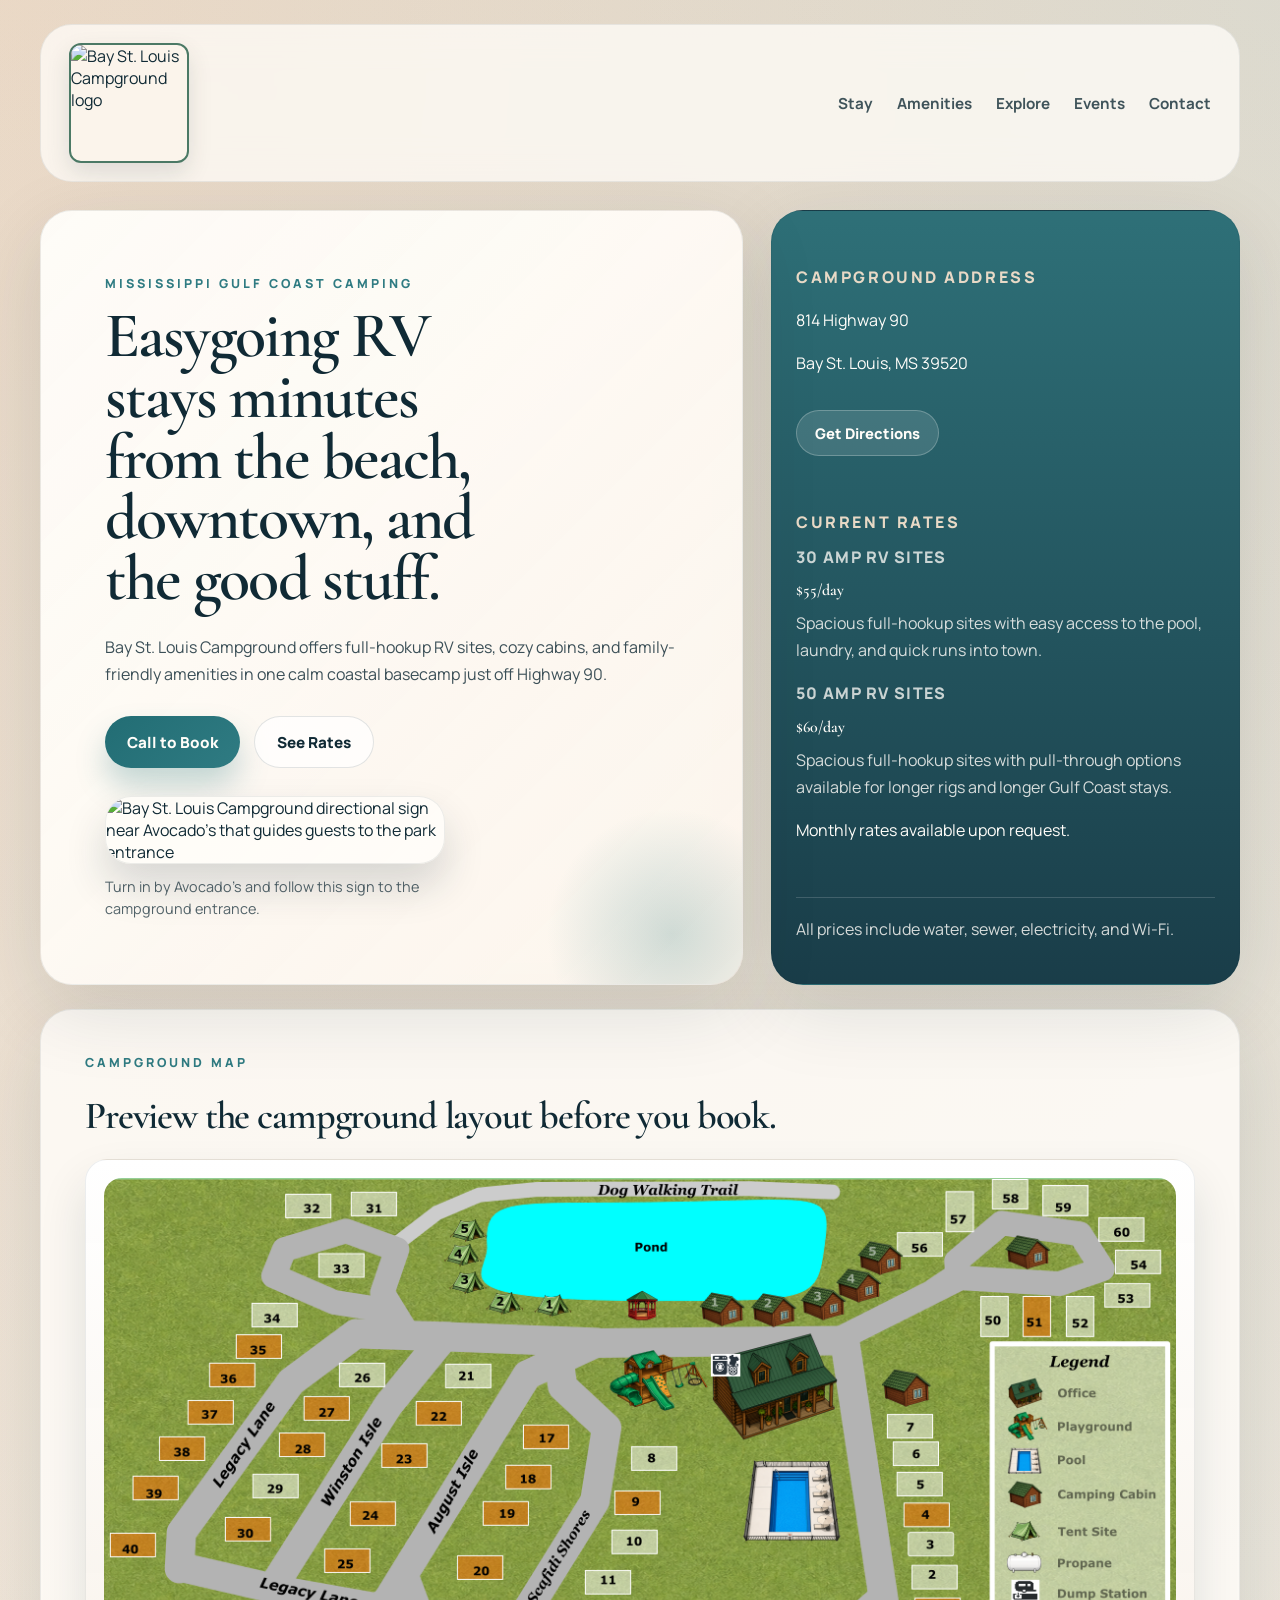
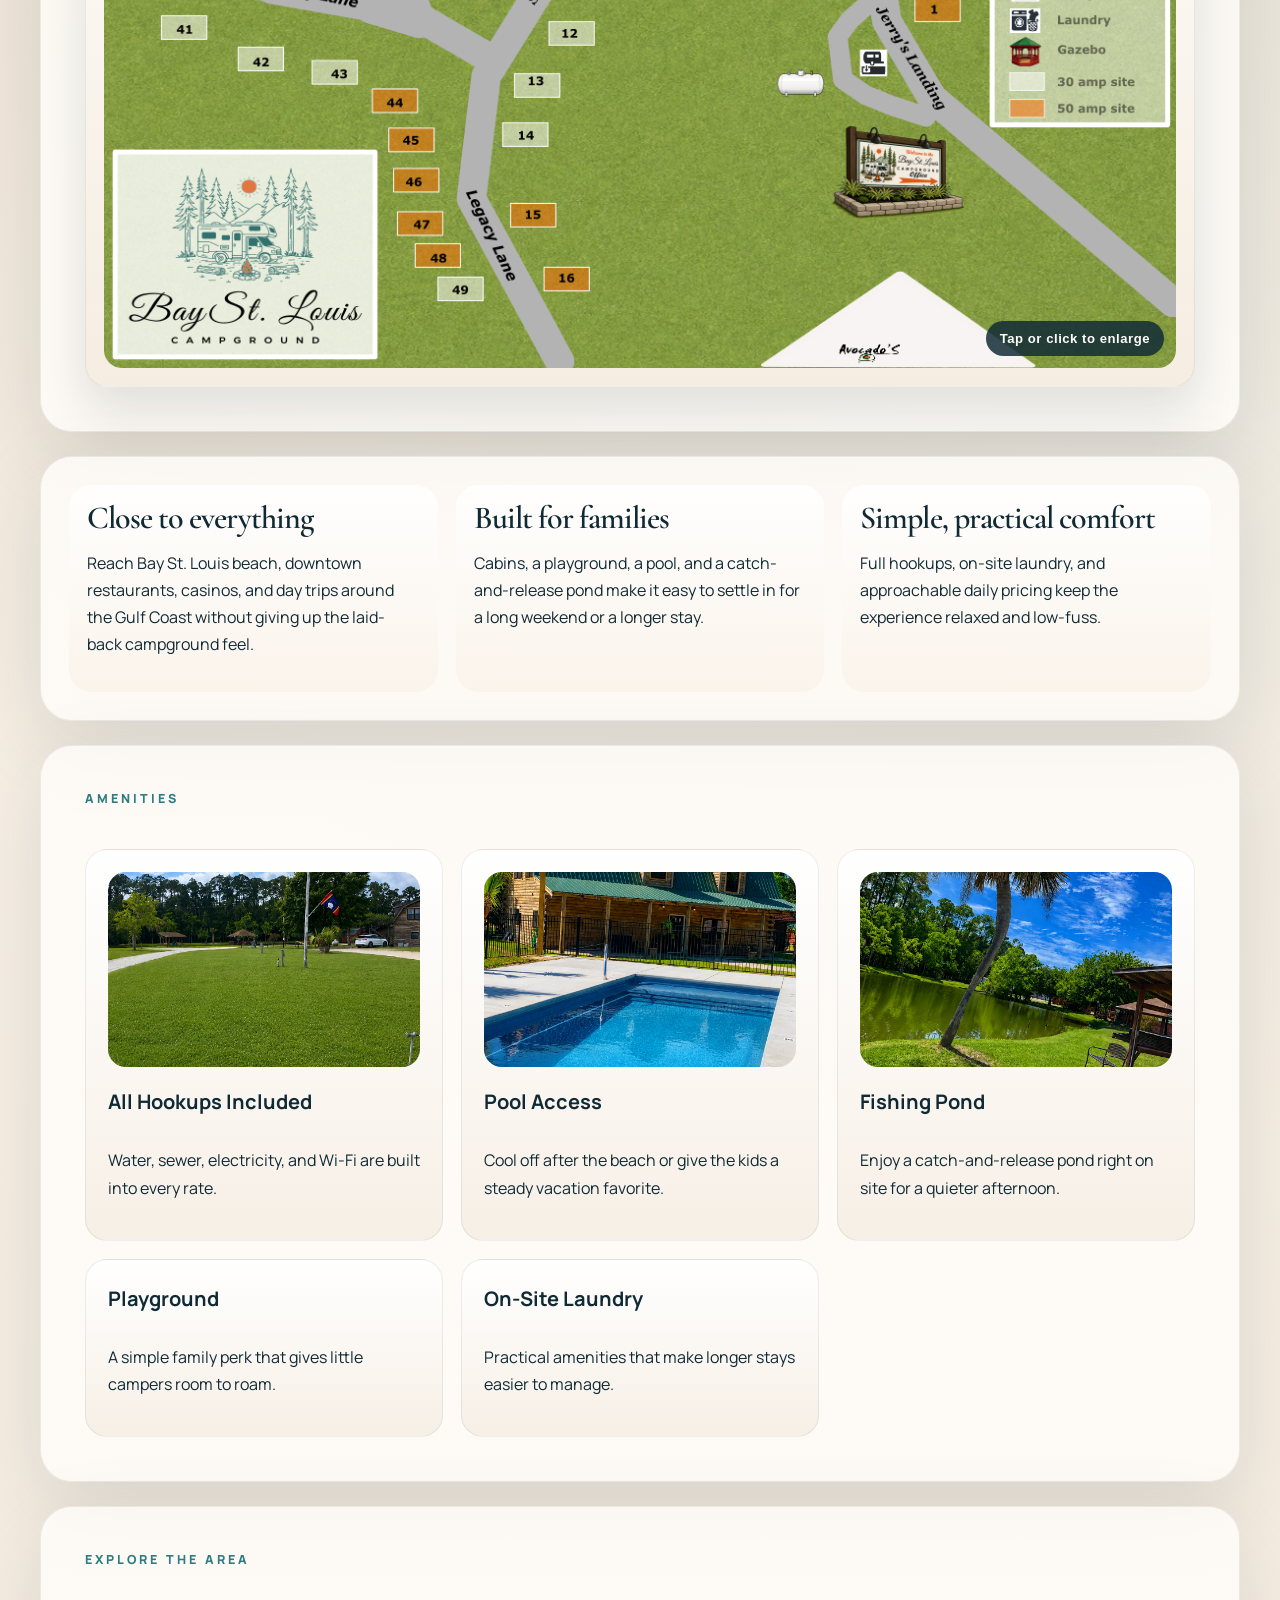
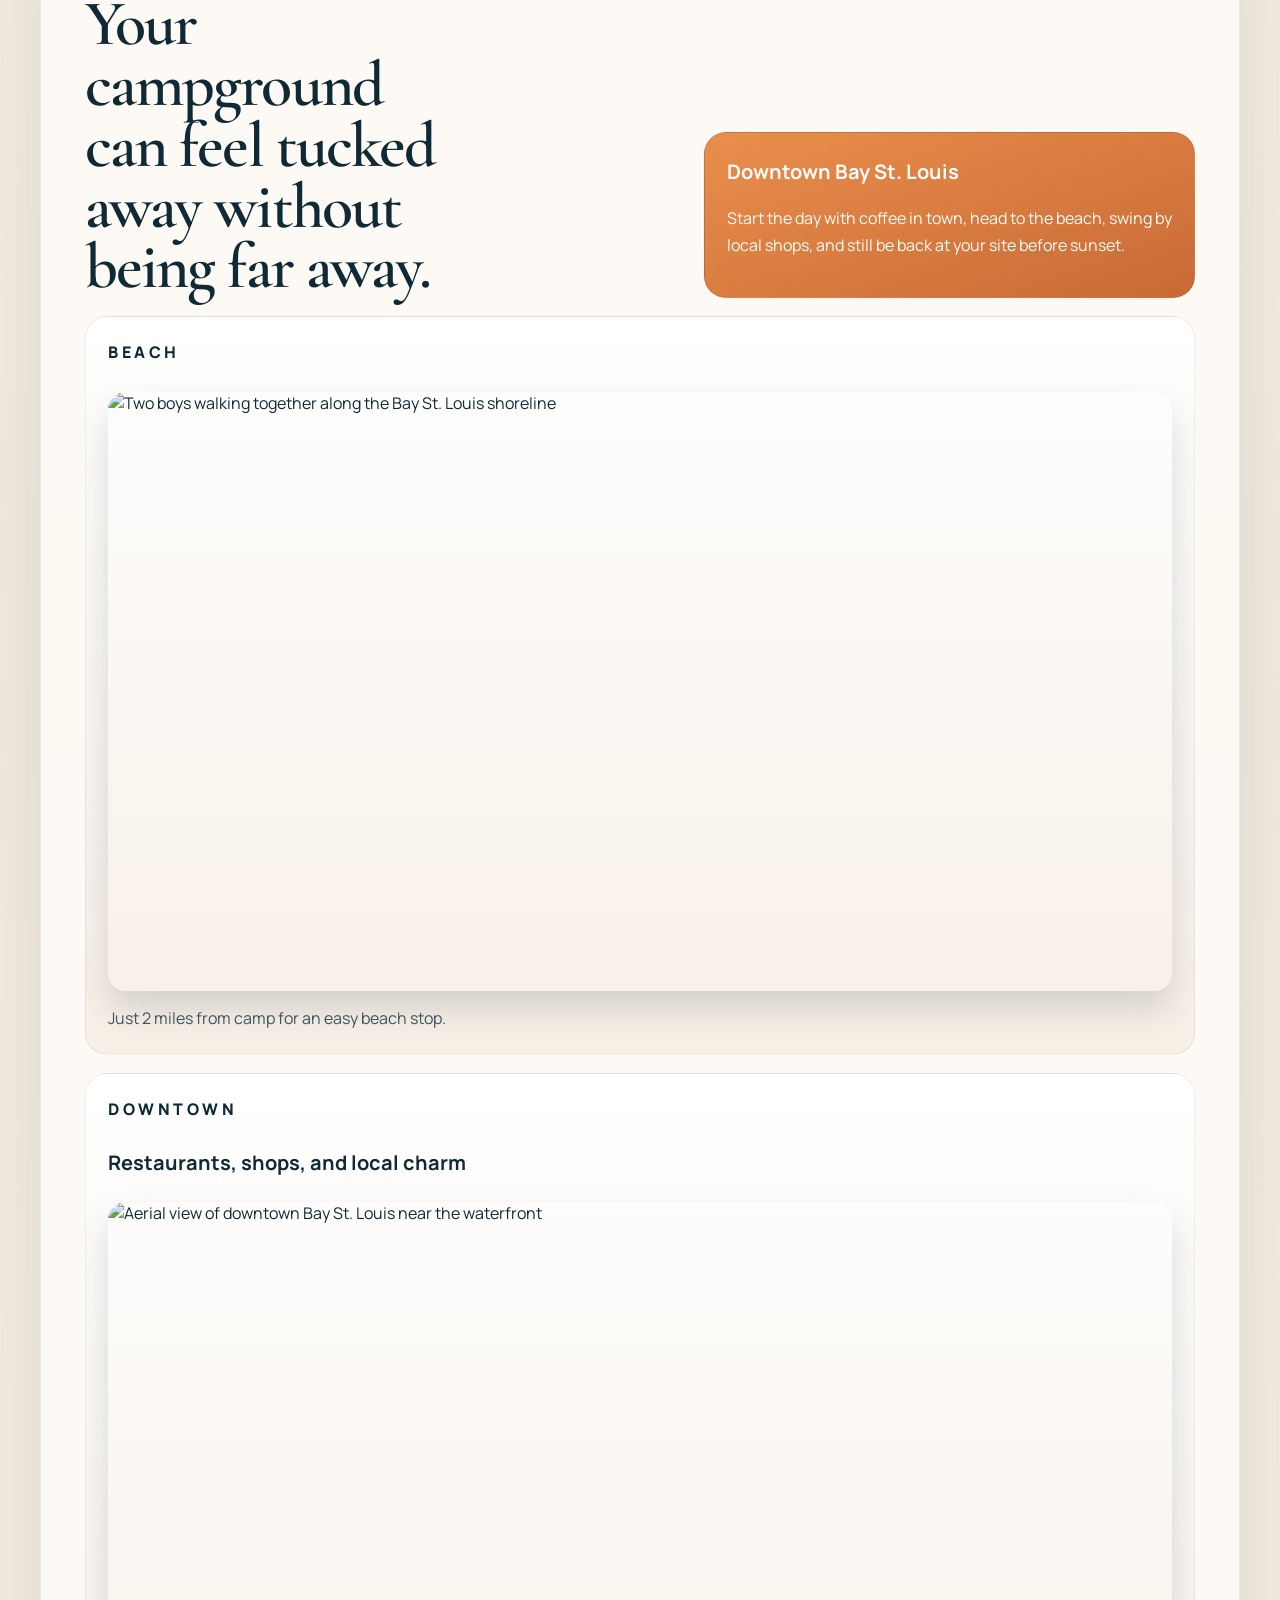
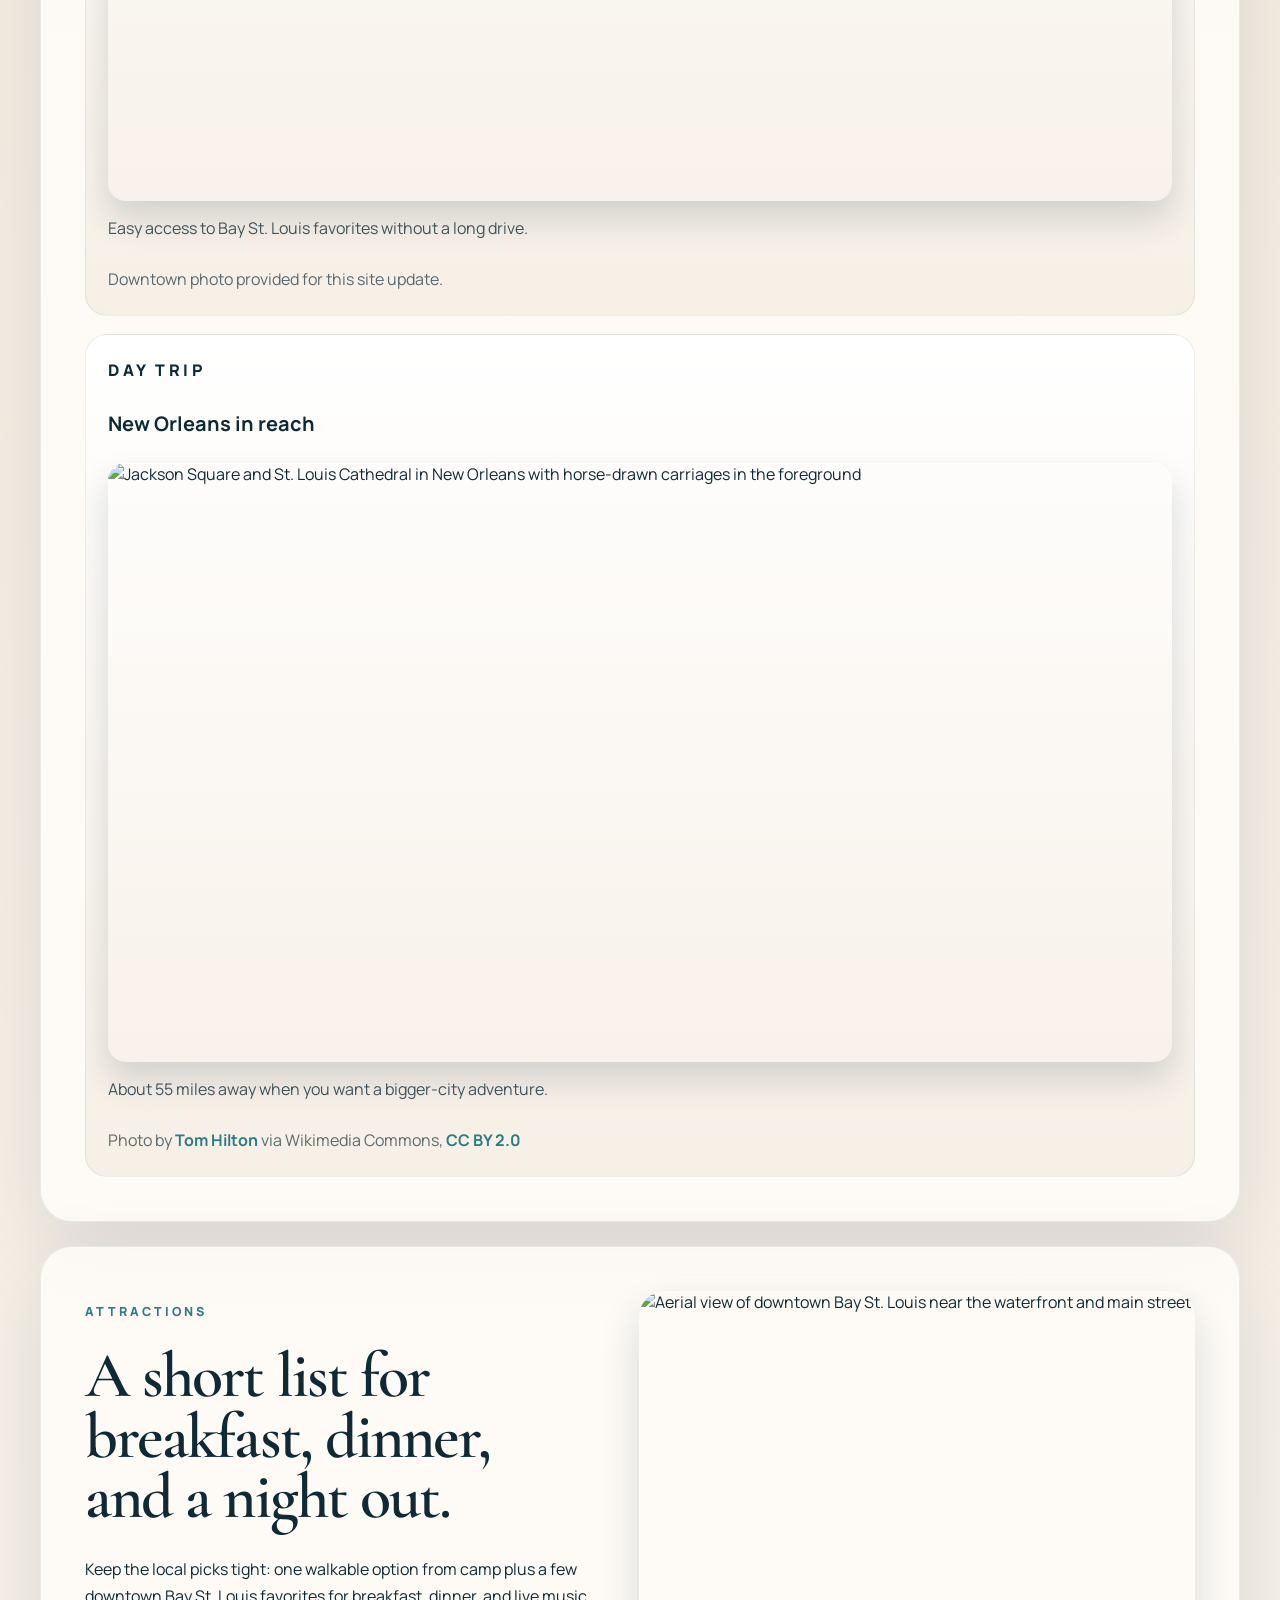
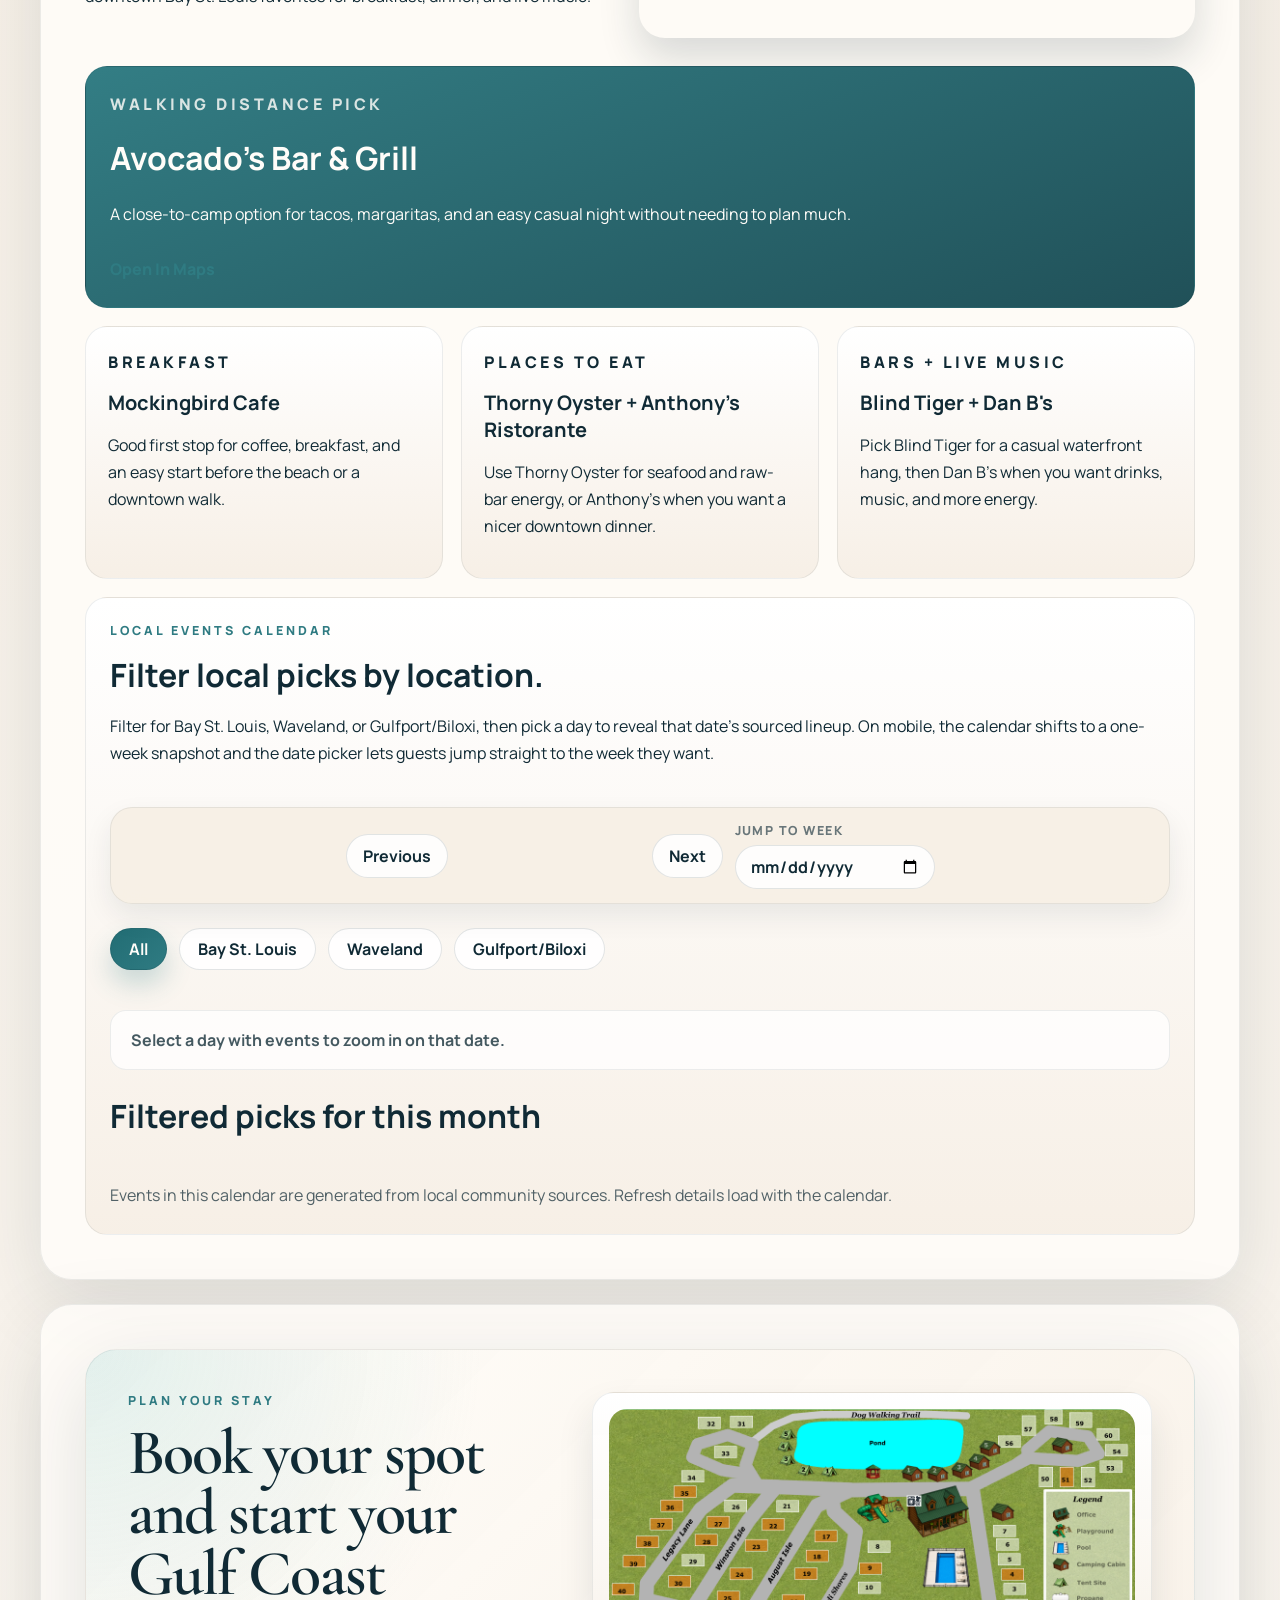
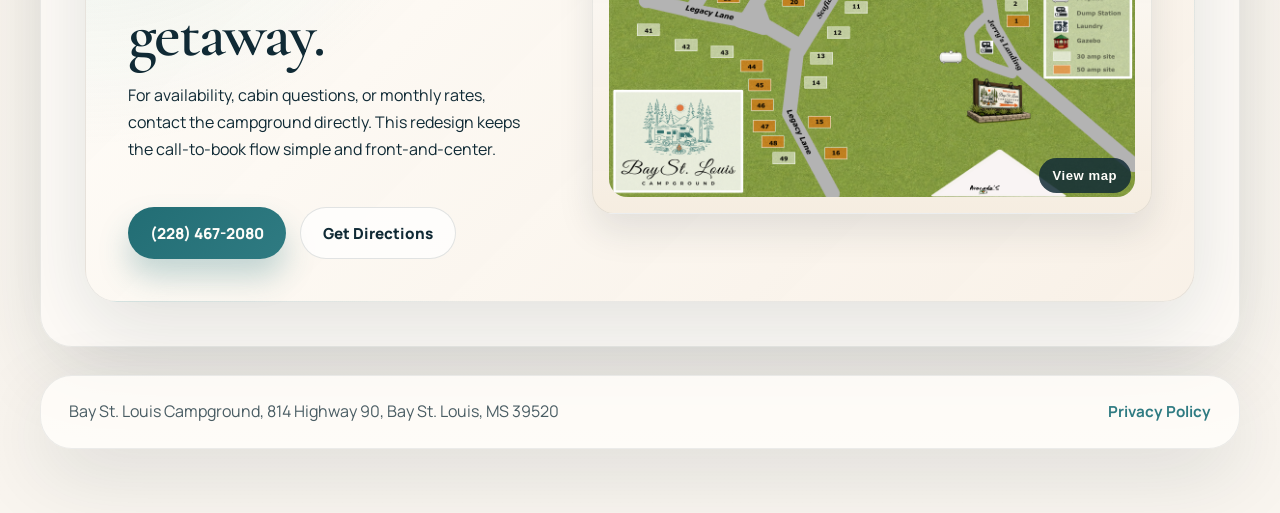
==== index.html @ ff0e30c4 "Refine campground contact layout and map preview" ====
<!DOCTYPE html>
<html lang="en">
  <head>
    <meta charset="UTF-8" />
    <meta name="viewport" content="width=device-width, initial-scale=1.0" />
    <title>Bay St. Louis Campground</title>
    <meta
      name="description"
      content="A redesigned landing page for Bay St. Louis Campground with rates, amenities, local highlights, and booking contact information."
    />
    <link rel="preconnect" href="https://fonts.googleapis.com" />
    <link rel="preconnect" href="https://fonts.gstatic.com" crossorigin />
    <link
      href="https://fonts.googleapis.com/css2?family=Cormorant+Garamond:wght@400;500;600;700&family=Manrope:wght@400;500;600;700;800&display=swap"
      rel="stylesheet"
    />
    <link rel="stylesheet" href="./styles.css?v=20260522b" />
  </head>
  <body>
    <div class="page-shell">
      <header class="site-header">
        <a class="brand" href="#top" aria-label="Bay St. Louis Campground home">
          <img
            class="brand__mark"
            src="./assets/bsl-campground-logo-circle-transparent.png"
            alt="Bay St. Louis Campground logo"
          />
        </a>

        <nav class="site-nav" aria-label="Primary navigation">
          <a href="#stay">Stay</a>
          <a href="#amenities">Amenities</a>
          <a href="#explore">Explore</a>
          <a href="#attractions">Events</a>
          <a href="#contact">Contact</a>
        </nav>
      </header>

      <main id="top">
        <section class="hero" id="stay">
          <div class="hero__content">
            <p class="eyebrow">Mississippi Gulf Coast Camping</p>
            <h1>Easygoing RV stays minutes from the beach, downtown, and the good stuff.</h1>
            <p class="hero__lede">
              Bay St. Louis Campground offers full-hookup RV sites,
              cozy cabins, and family-friendly amenities in one calm coastal
              basecamp just off Highway 90.
            </p>

            <div class="hero__actions">
              <a class="button button--primary" href="tel:12284672080">Call to Book</a>
              <a class="button button--secondary" href="#rates">See Rates</a>
            </div>

            <figure class="hero__sign">
              <img
                src="./assets/campground-entrance-sign.png"
                alt="Bay St. Louis Campground directional sign near Avocado's that guides guests to the park entrance"
              />
              <figcaption>Turn in by Avocado's and follow this sign to the campground entrance.</figcaption>
            </figure>
          </div>

          <aside class="hero-card" aria-label="Location and quick details">
            <img
              class="hero-card__logo"
              src="./assets/bsl-campground-logo-exact.jpg"
              alt=""
            />
            <div class="hero-card__body">
              <p class="hero-card__label">Campground Address</p>
              <p>814 Highway 90</p>
              <p>Bay St. Louis, MS 39520</p>
              <a
                class="hero-card__directions"
                href="https://www.google.com/maps/search/?api=1&query=Bay+St.+Louis+Campground+814+Highway+90+Bay+St.+Louis+MS+39520"
                target="_blank"
                rel="noopener noreferrer"
              >Get Directions</a>
            </div>
            <div class="hero-card__body" id="rates">
              <p class="hero-card__label">Current Rates</p>
              <div class="hero-card__rates">
                <div class="hero-card__rate">
                  <p class="hero-card__rate-name">30 amp RV sites</p>
                  <p class="hero-card__rate-price">$55/day</p>
                  <p class="hero-card__rate-note">Spacious full-hookup sites with easy access to the pool, laundry, and quick runs into town.</p>
                </div>
                <div class="hero-card__rate">
                  <p class="hero-card__rate-name">50 amp RV sites</p>
                  <p class="hero-card__rate-price">$60/day</p>
                  <p class="hero-card__rate-note">Spacious full-hookup sites with pull-through options available for longer rigs and longer Gulf Coast stays.</p>
                </div>
              </div>
              <p>Monthly rates available upon request.</p>
            </div>
            <p class="hero-card__fineprint">
              All prices include water, sewer, electricity, and Wi-Fi.
            </p>
          </aside>
        </section>

        <section class="section site-map" aria-labelledby="site-map-title">
          <div class="site-map__intro">
            <div class="section__intro site-map__copy">
              <p class="eyebrow">Campground Map</p>
              <h2 id="site-map-title">Preview the campground layout before you book.</h2>

            </div>
          </div>

          <button
            class="site-map__preview"
            type="button"
            data-map-open
            aria-label="Open the Bay St. Louis Campground site map in a full-screen viewer"
          >
            <img
              src="./assets/campground-site-map.png"
              alt="Site map of Bay St. Louis Campground showing numbered sites and campground roads"
              loading="lazy"
            />
            <span class="site-map__preview-badge">Tap or click to enlarge</span>
          </button>
        </section>

        <section class="value-strip" aria-label="Why guests stay here">
          <article>
            <h2>Close to everything</h2>
            <p>
              Reach Bay St. Louis beach, downtown restaurants, casinos, and day
              trips around the Gulf Coast without giving up the laid-back campground feel.
            </p>
          </article>
          <article>
            <h2>Built for families</h2>
            <p>
              Cabins, a playground, a pool, and a catch-and-release pond make it
              easy to settle in for a long weekend or a longer stay.
            </p>
          </article>
          <article>
            <h2>Simple, practical comfort</h2>
            <p>
              Full hookups, on-site laundry, and approachable daily pricing keep
              the experience relaxed and low-fuss.
            </p>
          </article>
        </section>

        <section class="section amenities" id="amenities">
          <div class="section__intro">
            <p class="eyebrow">Amenities</p>
          </div>

          <div class="amenities-grid">
            <article class="amenity amenity--with-image">
              <figure class="amenity__media">
                <img
                  src="./assets/campground-sites.png"
                  alt="Full-hookup RV sites at Bay St. Louis Campground"
                  loading="lazy"
                />
              </figure>
              <h3>All Hookups Included</h3>
              <p>Water, sewer, electricity, and Wi-Fi are built into every rate.</p>
            </article>
            <article class="amenity amenity--with-image">
              <figure class="amenity__media">
                <img
                  src="./assets/campground-pool.png"
                  alt="Campground pool area at Bay St. Louis Campground"
                  loading="lazy"
                />
              </figure>
              <h3>Pool Access</h3>
              <p>Cool off after the beach or give the kids a steady vacation favorite.</p>
            </article>
            <article class="amenity amenity--with-image">
              <figure class="amenity__media">
                <img
                  src="./assets/campground-fishing-pond.png"
                  alt="Fishing pond at Bay St. Louis Campground"
                  loading="lazy"
                />
              </figure>
              <h3>Fishing Pond</h3>
              <p>Enjoy a catch-and-release pond right on site for a quieter afternoon.</p>
            </article>
            <article class="amenity">
              <h3>Playground</h3>
              <p>A simple family perk that gives little campers room to roam.</p>
            </article>
            <article class="amenity">
              <h3>On-Site Laundry</h3>
              <p>Practical amenities that make longer stays easier to manage.</p>
            </article>
          </div>
        </section>

        <section class="section explore" id="explore">
          <div class="explore-head">
            <div class="section__intro explore__intro">
              <p class="eyebrow">Explore The Area</p>
              <h2>Your campground can feel tucked away without being far away.</h2>
            </div>

            <div class="explore-panel">
              <h3>Downtown Bay St. Louis</h3>
              <p>
                Start the day with coffee in town, head to the beach, swing by
                local shops, and still be back at your site before sunset.
              </p>
            </div>
          </div>

          <div class="explore-layout">
            <div class="explore-list" role="list" aria-label="Nearby highlights">
              <article role="listitem">
                <p class="explore-list__label">Beach</p>
                <figure class="explore-media">
                  <img
                    src="./assets/boys%20on%20the%20beach.jpg"
                    alt="Two boys walking together along the Bay St. Louis shoreline"
                  />
                </figure>
                <p class="explore-card__caption">Just 2 miles from camp for an easy beach stop.</p>
              </article>
              <article role="listitem">
                <p class="explore-list__label">Downtown</p>
                <h3>Restaurants, shops, and local charm</h3>
                <figure class="explore-media">
                  <img
                    src="./assets/bay-st-louis-downtown-replacement.jpg"
                    alt="Aerial view of downtown Bay St. Louis near the waterfront"
                  />
                </figure>
                <p class="explore-card__caption">Easy access to Bay St. Louis favorites without a long drive.</p>
                <p class="explore-media__credit">
                  Downtown photo provided for this site update.
                </p>
              </article>
              <article role="listitem">
                <p class="explore-list__label">Day Trip</p>
                <h3>New Orleans in reach</h3>
                <figure class="explore-media">
                  <img
                    src="./assets/jackson-square-wikimedia-cc-by-2.0.jpg"
                    alt="Jackson Square and St. Louis Cathedral in New Orleans with horse-drawn carriages in the foreground"
                  />
                </figure>
                <p class="explore-card__caption">About 55 miles away when you want a bigger-city adventure.</p>
                <p class="explore-media__credit">
                  Photo by
                  <a
                    href="https://commons.wikimedia.org/wiki/File:Jackson_Square_New_Orleans_August_2022_with_carriages.jpg"
                    target="_blank"
                    rel="noopener noreferrer"
                  >Tom Hilton</a>
                  via Wikimedia Commons,
                  <a
                    href="https://creativecommons.org/licenses/by/2.0/deed.en"
                    target="_blank"
                    rel="noopener noreferrer"
                  >CC BY 2.0</a>
                </p>
              </article>
            </div>
          </div>
        </section>

        <section class="section attractions" id="attractions">
          <div class="section__intro attractions__intro">
            <div class="attractions__intro-copy">
              <p class="eyebrow">Attractions</p>
              <h2>A short list for breakfast, dinner, and a night out.</h2>
              <p class="section__copy">
                Keep the local picks tight: one walkable option from camp plus a few
                downtown Bay St. Louis favorites for breakfast, dinner, and live music.
              </p>
            </div>

            <figure class="attractions__intro-media">
              <img
                src="./assets/bay-st-louis-attractions-header.jpg"
                alt="Aerial view of downtown Bay St. Louis near the waterfront and main street"
                loading="lazy"
              />
            </figure>
          </div>

          <div class="attractions-hero">
            <article class="attraction-feature attraction-feature--walking">
              <p class="stay-card__tag">Walking Distance Pick</p>
              <h3>Avocado's Bar &amp; Grill</h3>
              <p>
                A close-to-camp option for tacos, margaritas, and an easy casual night
                without needing to plan much.
              </p>
              <a
                class="attraction-link"
                href="https://www.google.com/maps/place/Avocado%E2%80%99s+Bar+%26+Grill/@30.314825,-89.351807,17z/data=!3m1!4b1!4m6!3m5!1s0x889dd10d23bf1ebf:0x87149ee3aa7e4f32!8m2!3d30.314825!4d-89.351807!16s%2Fg%2F11hbkbqfxx?entry=ttu&g_ep=EgoyMDI2MDQwNy4wIKXMDSoASAFQAw%3D%3D"
                target="_blank"
                rel="noopener noreferrer"
              >Open In Maps</a>
            </article>
          </div>

          <div class="restaurant-grid" role="list" aria-label="Nearby downtown restaurants and bars">
            <article class="restaurant-card" role="listitem">
              <p class="explore-list__label">Breakfast</p>
              <h3>Mockingbird Cafe</h3>
              <p>Good first stop for coffee, breakfast, and an easy start before the beach or a downtown walk.</p>
            </article>

            <article class="restaurant-card" role="listitem">
              <p class="explore-list__label">Places To Eat</p>
              <h3>Thorny Oyster + Anthony's Ristorante</h3>
              <p>Use Thorny Oyster for seafood and raw-bar energy, or Anthony's when you want a nicer downtown dinner.</p>
            </article>

            <article class="restaurant-card" role="listitem">
              <p class="explore-list__label">Bars + Live Music</p>
              <h3>Blind Tiger + Dan B's</h3>
              <p>Pick Blind Tiger for a casual waterfront hang, then Dan B's when you want drinks, music, and more energy.</p>
            </article>
          </div>

          <div class="calendar-shell">
            <div class="calendar-shell__header">
              <div>
                <p class="eyebrow">Local Events Calendar</p>
                <h3>Filter local picks by location.</h3>
                <p class="calendar-shell__copy">
                  Filter for Bay St. Louis, Waveland, or Gulfport/Biloxi, then pick
                  a day to reveal that date's sourced lineup. On mobile, the calendar
                  shifts to a one-week snapshot and the date picker lets guests jump
                  straight to the week they want.
                </p>
              </div>
            </div>

            <div class="calendar-controls" aria-label="Calendar month controls">
              <button class="calendar-nav" type="button" data-calendar-nav="prev">Previous</button>
              <p class="calendar-month-label" id="calendar-month-label" aria-live="polite"></p>
              <button class="calendar-nav" type="button" data-calendar-nav="next">Next</button>
              <div class="calendar-jump">
                <label class="calendar-jump__label" for="calendar-week-picker">Jump to week</label>
                <input class="calendar-date-picker" type="date" id="calendar-week-picker" />
              </div>
            </div>

            <div class="calendar-filters" role="group" aria-label="Filter attractions by location">
              <button class="calendar-filter is-active" type="button" data-location-filter="All" aria-pressed="true">All</button>
              <button class="calendar-filter" type="button" data-location-filter="Bay St. Louis" aria-pressed="false">Bay St. Louis</button>
              <button class="calendar-filter" type="button" data-location-filter="Waveland" aria-pressed="false">Waveland</button>
              <button class="calendar-filter" type="button" data-location-filter="Gulfport/Biloxi" aria-pressed="false">Gulfport/Biloxi</button>
            </div>

            <div class="calendar-grid-wrap">
              <div class="calendar-grid" id="calendar-grid" aria-label="Local attractions calendar"></div>
            </div>

            <div class="calendar-agenda" id="calendar-agenda" aria-label="Local attractions agenda"></div>

            <div class="calendar-results" id="calendar-results" hidden>
              <div class="calendar-zoom-bar" aria-live="polite">
                <p class="calendar-zoom-bar__copy" id="calendar-zoom-copy">
                  Select a day with events to zoom in on that date.
                </p>
                <button class="calendar-clear" type="button" id="calendar-clear-day" hidden>Show Full Month</button>
              </div>

              <div class="calendar-feed__header" id="calendar-feed-header">
                <h3 id="calendar-feed-title">Filtered picks for this month</h3>
              </div>

              <div class="calendar-feed" id="calendar-feed"></div>

              <p class="calendar-note" id="calendar-note" aria-live="polite">
                Events in this calendar are generated from local community sources.
                <span id="calendar-refresh-note">Refresh details load with the calendar.</span>
              </p>
            </div>
          </div>
        </section>

        <section class="section contact" id="contact">
          <div class="contact-panel">
            <div class="contact-panel__content">
              <p class="eyebrow">Plan Your Stay</p>
              <h2>Book your spot and start your Gulf Coast getaway.</h2>
              <p class="contact-panel__text">
                For availability, cabin questions, or monthly rates, contact the
                campground directly. This redesign keeps the call-to-book flow
                simple and front-and-center.
              </p>

              <div class="contact-actions">
                <a class="button button--primary" href="tel:12284672080">(228) 467-2080</a>
                <a
                  class="button button--ghost"
                  href="https://www.google.com/maps/place/Bay+St+Louis+Campground/@30.3139992,-89.3537519,973m/data=!3m1!1e3!4m15!1m8!3m7!1s0x889c2da34d292a5f:0x4c82cb242f19c4a0!2s814+US-90,+Bay+St+Louis,+MS+39520!3b1!8m2!3d30.3141997!4d-89.3508532!16s%2Fg%2F11b8v4gvhv!3m5!1s0x889c2da330913efd:0xfc19d4c4cbeead78!8m2!3d30.3137503!4d-89.3518966!16s%2Fg%2F1tf5fjk_?entry=ttu&g_ep=EgoyMDI2MDQwOC4wIKXMDSoASAFQAw%3D%3D"
                  target="_blank"
                  rel="noopener noreferrer"
                >Get Directions</a>
              </div>
            </div>

            <div class="contact-panel__aside">
              <button
                class="site-map__preview site-map__preview--contact"
                type="button"
                data-map-open
                aria-label="Open the Bay St. Louis Campground site map while booking"
              >
                <img
                  src="./assets/campground-site-map.png"
                  alt="Site map of Bay St. Louis Campground showing numbered sites and campground roads"
                  loading="lazy"
                />
                <span class="site-map__preview-badge">View map</span>
              </button>
            </div>
          </div>
        </section>

        <footer class="site-footer" aria-label="Site footer">
          <p class="site-footer__copy">Bay St. Louis Campground, 814 Highway 90, Bay St. Louis, MS 39520</p>
          <div class="site-footer__links">
            <a href="/privacy-policy/">Privacy Policy</a>
          </div>
        </footer>
      </main>
    </div>

    <nav class="mobile-quick-nav" aria-label="Quick mobile navigation">
      <a href="#stay">Stay</a>
      <a href="#amenities">Amenities</a>
      <a href="#explore">Explore</a>
      <a href="#attractions">Events</a>
      <a href="#contact">Contact</a>
    </nav>

    <div class="lightbox" id="site-map-lightbox" hidden aria-hidden="true">
      <button class="lightbox__backdrop" type="button" data-map-close aria-label="Close map viewer"></button>

      <div class="lightbox__dialog" role="dialog" aria-modal="true" aria-labelledby="site-map-lightbox-title">
        <div class="lightbox__toolbar">
          <p class="lightbox__eyebrow" id="site-map-lightbox-title">Campground Site Map</p>

          <div class="lightbox__actions">
            <a
              class="button button--ghost lightbox__button"
              href="./assets/campground-site-map.png"
              download="bay-st-louis-campground-site-map.png"
            >Download Map</a>
            <button class="button button--secondary lightbox__button" type="button" data-map-close>Close</button>
          </div>
        </div>

        <div class="lightbox__content" data-map-viewport>
          <div class="lightbox__canvas" data-map-canvas>
            <img
              src="./assets/campground-site-map.png"
              alt="Site map of Bay St. Louis Campground showing numbered sites and campground roads"
              data-map-image
            />
          </div>
        </div>
      </div>
    </div>

    <script src="./attractions-feed.js"></script>
    <script src="./analytics.js" defer></script>
    <script src="./attractions.js" defer></script>
    <script src="./map-lightbox.js?v=20260522b" defer></script>
  </body>
</html>
---- styles.css ----
:root {
  --sand: #f7efe4;
  --sand-deep: #e8d9c6;
  --ink: #102a35;
  --coastal: #2f7b82;
  --coastal-soft: #8ec7c4;
  --pine: #4b7965;
  --sun: #e7853c;
  --bay-city: #2f7b82;
  --waveland-city: #4b7965;
  --gulf-city: #d96e2f;
  --white: #fffdf9;
  --shadow: 0 24px 80px rgba(16, 42, 53, 0.12);
  --radius-lg: 32px;
  --radius-md: 22px;
  --radius-sm: 16px;
}

*,
*::before,
*::after {
  box-sizing: border-box;
}

html {
  scroll-behavior: smooth;
  scroll-padding-top: 120px;
}

main[id],
.section[id] {
  scroll-margin-top: 120px;
}

body {
  margin: 0;
  min-height: 100vh;
  color: var(--ink);
  font-family: "Manrope", sans-serif;
  background:
    radial-gradient(circle at top left, rgba(231, 133, 60, 0.18), transparent 28%),
    radial-gradient(circle at top right, rgba(47, 123, 130, 0.16), transparent 32%),
    linear-gradient(180deg, #fcf5ed 0%, #f4ebdf 45%, #f9f5ef 100%);
}

body.lightbox-open {
  overflow: hidden;
}

img {
  display: block;
  max-width: 100%;
}

a {
  color: inherit;
  text-decoration: none;
}

.page-shell {
  width: min(1200px, calc(100% - 32px));
  margin: 0 auto;
  padding: 24px 0 64px;
}

.site-header {
  display: flex;
  align-items: center;
  justify-content: space-between;
  gap: 24px;
  padding: 18px 28px;
  background: rgba(255, 253, 249, 0.75);
  border: 1px solid rgba(16, 42, 53, 0.08);
  border-radius: var(--radius-lg);
  backdrop-filter: blur(18px);
  position: sticky;
  top: 20px;
  z-index: 10;
  overflow: hidden;
}

.brand {
  display: inline-flex;
  align-items: center;
  min-width: 0;
  max-width: 100%;
}

.brand__mark {
  width: clamp(104px, 10vw, 120px);
  aspect-ratio: 1;
  height: auto;
  flex: 0 0 auto;
  object-fit: cover;
  border-radius: 12px;
  border: 2px solid var(--pine);
  background: #fbf4eb;
  box-shadow: 0 10px 24px rgba(16, 42, 53, 0.12);
}

.site-nav {
  display: flex;
  gap: 24px;
  flex-wrap: wrap;
  justify-content: flex-end;
}

.site-nav a {
  font-size: 0.95rem;
  font-weight: 700;
  color: rgba(16, 42, 53, 0.8);
}

.hero {
  display: grid;
  grid-template-columns: minmax(0, 1.2fr) minmax(300px, 0.8fr);
  gap: 28px;
  margin-top: 28px;
  align-items: stretch;
}

.hero__content,
.hero-card,
.value-strip,
.section,
.contact-panel {
  border: 1px solid rgba(16, 42, 53, 0.08);
  box-shadow: var(--shadow);
}

.hero__content {
  position: relative;
  overflow: hidden;
  padding: clamp(32px, 5vw, 64px);
  border-radius: var(--radius-lg);
  background:
    linear-gradient(135deg, rgba(255, 253, 249, 0.98), rgba(255, 248, 240, 0.9)),
    linear-gradient(135deg, rgba(47, 123, 130, 0.12), rgba(231, 133, 60, 0.08));
}

.hero__content::after {
  content: "";
  position: absolute;
  right: -60px;
  bottom: -80px;
  width: 260px;
  height: 260px;
  border-radius: 50%;
  background: radial-gradient(circle, rgba(47, 123, 130, 0.22), transparent 68%);
}

.eyebrow {
  margin: 0 0 14px;
  color: var(--coastal);
  letter-spacing: 0.24em;
  text-transform: uppercase;
  font-size: 0.78rem;
  font-weight: 800;
}

.hero h1,
.section h2,
.value-strip h2,
.contact-panel h2 {
  margin: 0;
  font-family: "Cormorant Garamond", serif;
  font-weight: 600;
  line-height: 0.95;
  letter-spacing: -0.03em;
}

.hero h1 {
  max-width: 12ch;
}

.hero__lede,
.hero-card p,
.section__intro + *,
.contact-panel__text,
.stay-card p,
.amenity p,
.explore-panel p,
.explore-list p,
.value-strip p {
  font-size: 1rem;
  line-height: 1.7;
}

.hero__lede {
  max-width: 58ch;
  margin: 24px 0 0;
  color: rgba(16, 42, 53, 0.82);
}

.hero__actions,
.contact-actions {
  display: flex;
  gap: 14px;
  flex-wrap: wrap;
  margin-top: 28px;
}

.hero__sign {
  display: grid;
  gap: 12px;
  width: min(100%, 340px);
  margin: 28px 0 0;
}

.hero__sign img {
  width: 100%;
  border-radius: 26px;
  border: 1px solid rgba(16, 42, 53, 0.08);
  background: rgba(255, 253, 249, 0.88);
  box-shadow: 0 22px 42px rgba(16, 42, 53, 0.16);
}

.hero__sign figcaption {
  margin: 0;
  color: rgba(16, 42, 53, 0.72);
  font-size: 0.9rem;
  line-height: 1.5;
}

.button {
  display: inline-flex;
  align-items: center;
  justify-content: center;
  min-height: 52px;
  padding: 0 22px;
  border-radius: 999px;
  font-family: inherit;
  font-size: 0.95rem;
  font-weight: 800;
  line-height: 1;
  transition: transform 160ms ease, box-shadow 160ms ease, background 160ms ease;
}

.button:hover,
.button:focus-visible {
  transform: translateY(-2px);
}

.button--primary {
  color: var(--white);
  background: linear-gradient(135deg, #226d74, #2f7b82);
  box-shadow: 0 18px 30px rgba(47, 123, 130, 0.28);
}

.button--secondary,
.button--ghost {
  background: rgba(255, 255, 255, 0.7);
  border: 1px solid rgba(16, 42, 53, 0.12);
}

.hero__highlights {
  display: grid;
  grid-template-columns: repeat(3, minmax(0, 1fr));
  gap: 14px;
  margin: 32px 0 0;
  padding: 0;
  list-style: none;
}

.hero__highlights li {
  padding: 18px 18px 20px;
  border-radius: var(--radius-sm);
  background: rgba(255, 255, 255, 0.62);
  border: 1px solid rgba(16, 42, 53, 0.08);
  font-size: 0.95rem;
  font-weight: 600;
}

.hero__highlight {
  position: relative;
}

.hero__highlight--interactive {
  padding: 0;
  overflow: visible;
}

.hero__highlight--interactive a {
  display: flex;
  flex-direction: column;
  gap: 10px;
  min-height: 100%;
  padding: 18px 18px 20px;
  border-radius: inherit;
  transition: transform 160ms ease, box-shadow 160ms ease, background 160ms ease;
}

.hero__highlight--interactive a:hover,
.hero__highlight--interactive a:focus-visible {
  background: rgba(47, 123, 130, 0.1);
  box-shadow: 0 18px 34px rgba(47, 123, 130, 0.16);
  transform: translateY(-2px);
}

.hero__highlight--interactive a::after {
  content: attr(data-tooltip);
  position: absolute;
  left: 18px;
  bottom: calc(100% + 10px);
  width: max-content;
  max-width: 220px;
  padding: 8px 10px;
  border-radius: 12px;
  background: rgba(16, 42, 53, 0.94);
  color: var(--white);
  font-size: 0.78rem;
  font-weight: 700;
  line-height: 1.4;
  opacity: 0;
  pointer-events: none;
  transform: translateY(6px);
  transition: opacity 160ms ease, transform 160ms ease;
}

.hero__highlight--interactive a:hover::after,
.hero__highlight--interactive a:focus-visible::after {
  opacity: 1;
  transform: translateY(0);
}

.hero__highlight-action {
  color: var(--coastal);
  font-size: 0.82rem;
  font-weight: 800;
  letter-spacing: 0.08em;
  text-transform: uppercase;
}

.hero-card {
  display: flex;
  flex-direction: column;
  justify-content: space-between;
  padding: 24px;
  border-radius: var(--radius-lg);
  background:
    linear-gradient(180deg, rgba(42, 109, 118, 0.98), rgba(21, 57, 70, 0.98)),
    linear-gradient(135deg, rgba(255, 255, 255, 0.06), rgba(255, 255, 255, 0));
  color: var(--white);
}

.hero-card__logo {
  width: min(100%, 320px);
  align-self: center;
  border-radius: 24px;
}

.hero-card__body + .hero-card__body {
  margin-top: 24px;
}

.hero-card__label {
  margin-bottom: 8px;
  color: var(--sand-deep);
  letter-spacing: 0.16em;
  text-transform: uppercase;
  font-size: 0.75rem;
  font-weight: 800;
}

.hero-card__directions {
  display: inline-flex;
  align-items: center;
  justify-content: center;
  min-height: 46px;
  margin-top: 16px;
  padding: 0 18px;
  border: 1px solid rgba(255, 253, 249, 0.24);
  border-radius: 999px;
  background: rgba(255, 253, 249, 0.12);
  color: var(--white);
  font-size: 0.92rem;
  font-weight: 800;
  transition: transform 160ms ease, background 160ms ease, border-color 160ms ease;
}

.hero-card__directions:hover,
.hero-card__directions:focus-visible {
  transform: translateY(-2px);
  background: rgba(255, 253, 249, 0.18);
  border-color: rgba(255, 253, 249, 0.34);
}

.hero-card__rates {
  display: grid;
  gap: 16px;
  margin-bottom: 16px;
}

.hero-card__rate {
  display: grid;
  gap: 6px;
}

.hero-card__rate-name,
.hero-card__rate-price,
.hero-card__rate-note {
  margin: 0;
}

.hero-card__rate-name {
  color: rgba(255, 253, 249, 0.76);
  font-size: 0.9rem;
  font-weight: 800;
  letter-spacing: 0.08em;
  text-transform: uppercase;
}

.hero-card__rate-price {
  font-family: "Cormorant Garamond", serif;
  font-size: 2.2rem;
  font-weight: 600;
  line-height: 0.95;
}

.hero-card__rate-note {
  color: rgba(255, 253, 249, 0.82);
  line-height: 1.6;
}

.hero-card__fineprint {
  margin-top: 24px;
  padding-top: 18px;
  border-top: 1px solid rgba(255, 255, 255, 0.16);
  color: rgba(255, 253, 249, 0.82);
}

.value-strip {
  display: grid;
  grid-template-columns: repeat(3, minmax(0, 1fr));
  gap: 18px;
  margin-top: 24px;
  padding: 28px;
  border-radius: var(--radius-lg);
  background: rgba(255, 253, 249, 0.82);
}

.value-strip article {
  padding: 18px;
  border-radius: var(--radius-md);
  background: linear-gradient(180deg, rgba(255, 255, 255, 0.9), rgba(250, 243, 234, 0.9));
}

.value-strip h2 {
  font-size: 2rem;
  margin-bottom: 12px;
}

.section {
  margin-top: 24px;
  padding: clamp(28px, 5vw, 44px);
  border-radius: var(--radius-lg);
  background: rgba(255, 253, 249, 0.82);
}

.section__intro {
  display: grid;
  gap: 12px;
  margin-bottom: 28px;
}

.section__copy,
.calendar-shell__copy,
.calendar-note,
.attraction-feature p,
.restaurant-card p,
.calendar-feed-card p {
  font-size: 1rem;
  line-height: 1.7;
}

.hero h1,
.section h2,
.contact-panel h2 {
  font-size: clamp(2.6rem, 5vw, 4.2rem);
  max-width: 12ch;
}

.stay-grid,
.amenities-grid {
  display: grid;
  gap: 18px;
}

.stay-grid {
  grid-template-columns: repeat(auto-fit, minmax(220px, 1fr));
}

.stay-card {
  padding: 24px;
  border-radius: var(--radius-md);
  background: linear-gradient(180deg, rgba(245, 236, 224, 0.82), rgba(255, 255, 255, 0.9));
  border: 1px solid rgba(16, 42, 53, 0.08);
}

.stay-card--featured {
  color: var(--white);
  background:
    linear-gradient(160deg, rgba(47, 123, 130, 0.98), rgba(27, 68, 74, 0.98)),
    linear-gradient(135deg, rgba(255, 255, 255, 0.08), rgba(255, 255, 255, 0));
}

.stay-card__tag,
.explore-list__label {
  margin: 0 0 12px;
  font-size: 0.8rem;
  font-weight: 800;
  letter-spacing: 0.22em;
  text-transform: uppercase;
}

.stay-card__price {
  margin: 0 0 12px;
  font-family: "Cormorant Garamond", serif;
  font-size: 3rem;
  line-height: 1;
}

.stay-card__price span {
  font-family: "Manrope", sans-serif;
  font-size: 1rem;
  font-weight: 700;
}

.amenities-grid {
  grid-template-columns: repeat(3, minmax(0, 1fr));
}

.amenity,
.explore-panel,
.explore-list article {
  padding: 22px;
  border-radius: var(--radius-md);
  border: 1px solid rgba(16, 42, 53, 0.08);
  background: linear-gradient(180deg, rgba(255, 255, 255, 0.92), rgba(246, 238, 228, 0.92));
}

.amenity {
  display: flex;
  flex-direction: column;
}

.amenity__media {
  margin: 0 0 18px;
  aspect-ratio: 16 / 10;
  overflow: hidden;
  border-radius: calc(var(--radius-md) - 4px);
  background: rgba(255, 253, 249, 0.9);
  box-shadow: inset 0 0 0 1px rgba(16, 42, 53, 0.06);
}

.amenity__media img {
  width: 100%;
  height: 100%;
  object-fit: cover;
}

.amenity h3,
.stay-card h3,
.explore-panel h3,
.explore-list h3 {
  margin: 0 0 12px;
  font-size: 1.25rem;
}

.site-map {
  display: grid;
  gap: 22px;
}

.site-map__intro {
  display: grid;
  grid-template-columns: minmax(0, 1fr) auto;
  gap: 18px;
  align-items: center;
}

.site-map__copy {
  margin-bottom: 0;
  min-width: 0;
}

.site-map__copy h2 {
  max-width: none;
  font-size: clamp(1.9rem, 3vw, 2.7rem);
  line-height: 1.04;
}

.site-map__actions,
.lightbox__actions {
  display: flex;
  flex-wrap: wrap;
  gap: 12px;
}

.site-map__actions {
  justify-content: flex-start;
}

.site-map__preview {
  position: relative;
  width: 100%;
  padding: 18px;
  border: 1px solid rgba(16, 42, 53, 0.08);
  border-radius: var(--radius-md);
  background: linear-gradient(180deg, rgba(255, 255, 255, 0.96), rgba(245, 236, 224, 0.94));
  box-shadow: 0 24px 48px rgba(16, 42, 53, 0.12);
  cursor: zoom-in;
  overflow: hidden;
}

.site-map__preview img {
  width: 100%;
  height: auto;
  border-radius: calc(var(--radius-md) - 4px);
  background: rgba(255, 255, 255, 0.9);
}

.site-map__preview-badge {
  position: absolute;
  right: 30px;
  bottom: 30px;
  padding: 10px 14px;
  border-radius: 999px;
  background: rgba(16, 42, 53, 0.84);
  color: var(--white);
  font-size: 0.82rem;
  font-weight: 800;
  letter-spacing: 0.04em;
}

.site-map__preview--contact {
  padding: 12px;
  min-width: min(100%, 360px);
  box-shadow: 0 18px 36px rgba(16, 42, 53, 0.1);
}

.site-map__preview--contact .site-map__preview-badge {
  right: 20px;
  bottom: 20px;
}

.lightbox[hidden] {
  display: none;
}

.lightbox {
  position: fixed;
  inset: 0;
  z-index: 30;
  display: grid;
  place-items: center;
  padding: 24px;
}

.lightbox__backdrop {
  position: absolute;
  inset: 0;
  border: 0;
  background: rgba(16, 42, 53, 0.78);
  backdrop-filter: blur(8px);
  cursor: pointer;
}

.lightbox__dialog {
  position: relative;
  z-index: 1;
  width: min(96vw, 1520px);
  height: min(calc(100dvh - 24px), 1080px);
  max-height: calc(100dvh - 24px);
  display: grid;
  grid-template-rows: auto minmax(0, 1fr);
  gap: 12px;
  padding: 14px;
  border: 1px solid rgba(16, 42, 53, 0.08);
  border-radius: var(--radius-lg);
  background: rgba(255, 253, 249, 0.98);
  box-shadow: 0 32px 80px rgba(16, 42, 53, 0.28);
}

.lightbox__toolbar {
  display: flex;
  align-items: center;
  justify-content: space-between;
  gap: 18px;
  flex-wrap: wrap;
}

.lightbox__eyebrow {
  margin: 0;
  color: var(--coastal);
  letter-spacing: 0.22em;
  text-transform: uppercase;
  font-size: 0.78rem;
  font-weight: 800;
}

.lightbox__button {
  min-height: 46px;
}

.lightbox__content {
  position: relative;
  height: 100%;
  overflow: hidden;
  min-height: 0;
  padding: 0;
  border-radius: var(--radius-md);
  background: linear-gradient(180deg, rgba(255, 255, 255, 0.98), rgba(243, 234, 224, 0.92));
  -webkit-overflow-scrolling: touch;
}

.lightbox__canvas {
  position: absolute;
  top: 0;
  left: 0;
  transform-origin: top left;
  will-change: transform;
}

.lightbox__content img {
  display: block;
  width: 100%;
  height: 100%;
  border-radius: calc(var(--radius-md) - 4px);
  background: rgba(255, 255, 255, 0.92);
  pointer-events: none;
  user-select: none;
}

.lightbox__content.is-zoomable {
  touch-action: none;
  user-select: none;
  cursor: zoom-in;
}

.lightbox__content.is-zoomed {
  cursor: grab;
}

.lightbox__content.is-panning {
  cursor: grabbing;
}

.contact-panel {
  display: grid;
  grid-template-columns: minmax(0, 1.05fr) minmax(420px, 560px);
  gap: clamp(28px, 4vw, 56px);
  align-items: start;
  padding: clamp(28px, 5vw, 42px);
  border-radius: var(--radius-lg);
  background:
    radial-gradient(circle at top left, rgba(142, 199, 196, 0.25), transparent 32%),
    linear-gradient(135deg, rgba(255, 253, 249, 0.98), rgba(248, 240, 230, 0.94));
}

.contact-panel h2 {
  max-width: 15ch;
}

.contact-panel__content {
  display: grid;
  align-content: start;
  min-width: 0;
  max-width: 46rem;
}

.contact-panel__aside {
  display: grid;
  align-content: start;
  min-width: 0;
  width: min(100%, 560px);
  justify-self: end;
}

.contact-panel__content .contact-actions {
  margin-top: 28px;
  justify-content: flex-start;
}

.contact-panel__aside .site-map__preview--contact {
  width: 100%;
  justify-self: stretch;
  padding: 16px;
}

.explore-head {
  display: grid;
  grid-template-columns: minmax(0, 1.1fr) minmax(300px, 0.9fr);
  gap: 18px;
  align-items: end;
  margin-bottom: 18px;
}

.explore__intro {
  margin-bottom: 0;
}

.explore-layout {
  display: block;
}

.explore-panel {
  background:
    linear-gradient(160deg, rgba(231, 133, 60, 0.92), rgba(197, 98, 44, 0.95)),
    linear-gradient(180deg, rgba(255, 255, 255, 0.08), rgba(255, 255, 255, 0));
  color: var(--white);
}

.explore-panel__button {
  margin-top: 20px;
  background: rgba(255, 253, 249, 0.16);
  border-color: rgba(255, 253, 249, 0.22);
}

.explore-list {
  display: grid;
  gap: 18px;
}

.explore-list article {
  display: grid;
  gap: 14px;
  overflow: hidden;
}

.explore-card__link {
  display: grid;
  grid-template-columns: minmax(0, 1fr) minmax(260px, 420px);
  gap: 20px;
  align-items: center;
}

.explore-card__body {
  display: grid;
  gap: 12px;
  align-content: start;
}

.explore-card__action {
  color: var(--coastal);
  font-size: 0.82rem;
  font-weight: 800;
  letter-spacing: 0.1em;
  text-transform: uppercase;
}

.explore-card__link:hover .explore-card__action,
.explore-card__link:focus-visible .explore-card__action {
  text-decoration: underline;
  text-underline-offset: 0.18em;
}

.explore-media {
  margin: 0;
}

.explore-media img {
  width: 100%;
  border-radius: 18px;
  aspect-ratio: 16 / 9;
  object-fit: cover;
  box-shadow: 0 18px 34px rgba(16, 42, 53, 0.16);
}

.explore-media__credit {
  margin: 10px 0 0;
  color: rgba(16, 42, 53, 0.68);
  font-size: 0.82rem;
  line-height: 1.5;
}

.explore-card__caption {
  margin: 0;
  color: rgba(16, 42, 53, 0.78);
}

.explore-media__credit a,
.explore-media a {
  color: var(--coastal);
  font-weight: 700;
}

.attractions {
  overflow: hidden;
}

.attractions__intro {
  display: grid;
  grid-template-columns: minmax(0, 0.9fr) minmax(280px, 0.95fr);
  gap: 28px;
  align-items: center;
}

.attractions__intro-copy {
  display: grid;
  gap: 12px;
}

.attractions__intro h2 {
  max-width: 14ch;
}

.attractions__intro-media {
  margin: 0;
  min-width: 0;
}

.attractions__intro-media img {
  width: 100%;
  aspect-ratio: 16 / 10;
  object-fit: cover;
  border-radius: calc(var(--radius-lg) - 6px);
  box-shadow: 0 20px 40px rgba(16, 42, 53, 0.16);
}

.attractions-hero,
.restaurant-grid,
.calendar-feed {
  display: grid;
  gap: 18px;
}

.attractions-hero {
  grid-template-columns: 1fr;
  margin-bottom: 18px;
}

.attraction-feature,
.restaurant-card,
.calendar-shell,
.calendar-grid__day,
.calendar-feed-card {
  border: 1px solid rgba(16, 42, 53, 0.08);
  border-radius: var(--radius-md);
}

.attraction-feature,
.restaurant-card,
.calendar-shell,
.calendar-feed-card {
  background: linear-gradient(180deg, rgba(255, 255, 255, 0.92), rgba(246, 238, 228, 0.92));
}

.attraction-feature {
  padding: 24px;
}

.attraction-feature--walking {
  background:
    linear-gradient(160deg, rgba(47, 123, 130, 0.98), rgba(28, 77, 85, 0.98)),
    linear-gradient(180deg, rgba(255, 255, 255, 0.08), rgba(255, 255, 255, 0));
  color: var(--white);
}

.attraction-feature--walking .stay-card__tag {
  color: rgba(255, 253, 249, 0.82);
}

.attraction-feature--map {
  display: flex;
  flex-direction: column;
  justify-content: space-between;
}

.attraction-feature h3,
.calendar-shell h3,
.calendar-feed__header h3 {
  margin: 0 0 12px;
  font-size: clamp(1.5rem, 3vw, 2rem);
}

.attraction-feature__actions {
  display: flex;
  gap: 14px;
  flex-wrap: wrap;
  margin-top: 22px;
}

.restaurant-grid {
  grid-template-columns: repeat(3, minmax(0, 1fr));
  margin-bottom: 18px;
}

.restaurant-card {
  padding: 22px;
}

.restaurant-card h3,
.calendar-feed-card h4 {
  margin: 0 0 10px;
  font-size: 1.25rem;
}

.attraction-link {
  display: inline-flex;
  align-items: center;
  gap: 8px;
  margin-top: 12px;
  color: var(--coastal);
  font-weight: 800;
}

.calendar-shell {
  padding: 24px;
  scroll-margin-top: 148px;
}

.calendar-shell__header,
.calendar-feed__header {
  display: flex;
  align-items: flex-end;
  justify-content: space-between;
  gap: 18px;
  flex-wrap: wrap;
}

.calendar-controls {
  display: flex;
  align-items: center;
  justify-content: center;
  gap: 12px;
  flex-wrap: wrap;
  position: sticky;
  top: 120px;
  z-index: 4;
  margin: 24px 0 0;
  padding: 14px 16px;
  border: 1px solid rgba(16, 42, 53, 0.08);
  border-radius: var(--radius-md);
  background: rgba(247, 239, 228, 0.92);
  backdrop-filter: blur(14px);
  box-shadow: 0 12px 28px rgba(16, 42, 53, 0.08);
}

.calendar-jump {
  display: grid;
  gap: 6px;
}

.calendar-jump__label {
  color: rgba(16, 42, 53, 0.62);
  font-size: 0.78rem;
  font-weight: 800;
  letter-spacing: 0.12em;
  text-transform: uppercase;
}

.calendar-date-picker {
  min-height: 44px;
  min-width: 200px;
  padding: 0 14px;
  border: 1px solid rgba(16, 42, 53, 0.12);
  border-radius: 999px;
  background: rgba(255, 255, 255, 0.88);
  color: var(--ink);
  font: inherit;
  font-weight: 700;
}

.calendar-nav,
.calendar-filter {
  border: 1px solid rgba(16, 42, 53, 0.12);
  border-radius: 999px;
  background: rgba(255, 255, 255, 0.88);
  color: var(--ink);
  font: inherit;
  font-weight: 700;
  cursor: pointer;
  transition: transform 160ms ease, box-shadow 160ms ease, background 160ms ease;
}

.calendar-nav {
  min-height: 44px;
  padding: 0 16px;
}

.calendar-nav:disabled {
  cursor: not-allowed;
  opacity: 0.48;
  transform: none;
  box-shadow: none;
}

.calendar-filter {
  min-height: 42px;
  padding: 0 18px;
}

.calendar-nav:hover,
.calendar-nav:focus-visible,
.calendar-filter:hover,
.calendar-filter:focus-visible,
.attraction-link:hover,
.attraction-link:focus-visible {
  transform: translateY(-2px);
}

.calendar-filter.is-active {
  background: linear-gradient(135deg, #226d74, #2f7b82);
  color: var(--white);
  box-shadow: 0 14px 26px rgba(47, 123, 130, 0.24);
}

.calendar-month-label {
  min-width: 180px;
  margin: 0;
  font-family: "Cormorant Garamond", serif;
  font-size: 2rem;
  font-weight: 600;
  text-align: center;
}

.calendar-filters {
  display: flex;
  gap: 12px;
  flex-wrap: wrap;
  margin: 24px 0 18px;
}

.calendar-grid {
  display: grid;
  grid-template-columns: repeat(7, minmax(0, 1fr));
  gap: 12px;
  min-width: 840px;
}

.calendar-grid-wrap {
  overflow-x: auto;
  padding-bottom: 4px;
}

.calendar-agenda {
  display: none;
}

.calendar-grid__day,
.calendar-grid__label,
.calendar-grid__blank {
  min-height: 120px;
}

.calendar-grid__label {
  display: flex;
  align-items: center;
  justify-content: center;
  min-height: 42px;
  color: rgba(16, 42, 53, 0.6);
  font-size: 0.84rem;
  font-weight: 800;
  letter-spacing: 0.16em;
  text-transform: uppercase;
}

.calendar-grid__blank {
  border-radius: var(--radius-md);
  background: rgba(255, 255, 255, 0.36);
  border: 1px dashed rgba(16, 42, 53, 0.08);
}

.calendar-grid__day {
  appearance: none;
  display: block;
  width: 100%;
  padding: 14px;
  border: 1px solid rgba(16, 42, 53, 0.08);
  background: rgba(255, 255, 255, 0.86);
  color: var(--ink);
  font: inherit;
  text-align: left;
  cursor: default;
  transition: transform 160ms ease, box-shadow 160ms ease, border-color 160ms ease, background 160ms ease;
}

.calendar-grid__day:disabled {
  opacity: 1;
}

.calendar-grid__day.is-clickable {
  cursor: pointer;
}

.calendar-grid__day.is-clickable:hover,
.calendar-grid__day.is-clickable:focus-visible {
  transform: translateY(-2px);
  box-shadow: 0 14px 26px rgba(16, 42, 53, 0.12);
}

.calendar-grid__day.is-selected {
  border-color: rgba(231, 133, 60, 0.56);
  box-shadow: 0 16px 30px rgba(231, 133, 60, 0.18);
}

.calendar-grid__day.is-today {
  border-color: rgba(47, 123, 130, 0.36);
  box-shadow: 0 12px 24px rgba(47, 123, 130, 0.12);
}

.calendar-grid__day.has-items {
  background: linear-gradient(180deg, rgba(236, 248, 247, 0.98), rgba(255, 255, 255, 0.9));
}

.calendar-grid__date {
  display: inline-flex;
  align-items: center;
  justify-content: center;
  width: 34px;
  height: 34px;
  border-radius: 50%;
  background: rgba(16, 42, 53, 0.06);
  font-weight: 800;
}

.calendar-grid__items {
  display: grid;
  justify-items: start;
  gap: 8px;
  margin-top: 12px;
}

.calendar-grid__pill {
  display: inline-block;
  max-width: 100%;
  padding: 8px 12px;
  border-radius: 18px;
  background: rgba(47, 123, 130, 0.12);
  color: var(--ink);
  font-size: 0.78rem;
  font-weight: 700;
  line-height: 1.35;
  white-space: normal;
  overflow-wrap: anywhere;
}

.calendar-grid__pill[data-city="bay-st-louis"] {
  background: rgba(47, 123, 130, 0.14);
}

.calendar-grid__pill[data-city="waveland"] {
  background: rgba(75, 121, 101, 0.16);
}

.calendar-grid__pill[data-city="gulfport-biloxi"] {
  background: rgba(231, 133, 60, 0.18);
}

.calendar-grid__more {
  color: rgba(16, 42, 53, 0.65);
  font-size: 0.8rem;
  font-weight: 700;
}

.calendar-agenda__day {
  appearance: none;
  display: grid;
  gap: 12px;
  width: 100%;
  padding: 18px;
  border: 1px solid rgba(16, 42, 53, 0.08);
  border-radius: var(--radius-md);
  background: rgba(255, 255, 255, 0.88);
  color: var(--ink);
  font: inherit;
  text-align: left;
  cursor: pointer;
  transition: transform 160ms ease, box-shadow 160ms ease, border-color 160ms ease, background 160ms ease;
}

.calendar-agenda__day:hover,
.calendar-agenda__day:focus-visible {
  transform: translateY(-2px);
  box-shadow: 0 14px 26px rgba(16, 42, 53, 0.12);
}

.calendar-agenda__day.is-selected {
  border-color: rgba(231, 133, 60, 0.56);
  box-shadow: 0 16px 30px rgba(231, 133, 60, 0.18);
}

.calendar-agenda__day.is-today {
  border-color: rgba(47, 123, 130, 0.36);
}

.calendar-agenda__day.is-empty {
  background: rgba(255, 255, 255, 0.64);
}

.calendar-agenda__day.is-outside-month {
  opacity: 0.72;
}

.calendar-agenda__day-top {
  display: flex;
  align-items: center;
  justify-content: space-between;
  gap: 12px;
}

.calendar-agenda__date {
  font-weight: 800;
  line-height: 1.4;
}

.calendar-agenda__count {
  display: inline-flex;
  align-items: center;
  justify-content: center;
  min-height: 32px;
  padding: 0 12px;
  border-radius: 999px;
  background: rgba(16, 42, 53, 0.06);
  color: rgba(16, 42, 53, 0.74);
  font-size: 0.82rem;
  font-weight: 800;
  white-space: nowrap;
}

.calendar-agenda__items {
  display: grid;
  gap: 8px;
}

.calendar-zoom-bar {
  display: flex;
  align-items: center;
  justify-content: space-between;
  gap: 16px;
  flex-wrap: wrap;
  margin-top: 18px;
  padding: 18px 20px;
  border-radius: var(--radius-sm);
  background: rgba(255, 255, 255, 0.74);
  border: 1px solid rgba(16, 42, 53, 0.08);
}

.calendar-results {
  display: grid;
  gap: 0;
  scroll-margin-top: 148px;
}

.calendar-zoom-bar__copy {
  margin: 0;
  color: rgba(16, 42, 53, 0.78);
  font-weight: 700;
}

.calendar-clear {
  min-height: 42px;
  padding: 0 18px;
  border: 1px solid rgba(16, 42, 53, 0.12);
  border-radius: 999px;
  background: rgba(255, 255, 255, 0.9);
  color: var(--ink);
  font: inherit;
  font-weight: 700;
  cursor: pointer;
  transition: transform 160ms ease, box-shadow 160ms ease, background 160ms ease;
}

.calendar-clear:hover,
.calendar-clear:focus-visible {
  transform: translateY(-2px);
  box-shadow: 0 14px 26px rgba(16, 42, 53, 0.12);
}

.calendar-feed__header {
  margin: 24px 0 14px;
}

.calendar-feed {
  grid-template-columns: repeat(auto-fit, minmax(240px, 1fr));
}

.calendar-feed-card {
  padding: 20px;
}

.calendar-feed-card[data-city="bay-st-louis"] {
  border-top: 4px solid var(--bay-city);
}

.calendar-feed-card[data-city="waveland"] {
  border-top: 4px solid var(--waveland-city);
}

.calendar-feed-card[data-city="gulfport-biloxi"] {
  border-top: 4px solid var(--gulf-city);
}

.calendar-feed-card__meta {
  display: flex;
  gap: 8px;
  flex-wrap: wrap;
  margin: 0 0 12px;
}

.calendar-feed-card__meta span {
  display: inline-flex;
  align-items: center;
  min-height: 28px;
  padding: 0 10px;
  border-radius: 999px;
  background: rgba(16, 42, 53, 0.06);
  font-size: 0.8rem;
  font-weight: 700;
}

.calendar-feed-card__meta span[data-city="bay-st-louis"] {
  background: rgba(47, 123, 130, 0.14);
}

.calendar-feed-card__meta span[data-city="waveland"] {
  background: rgba(75, 121, 101, 0.16);
}

.calendar-feed-card__meta span[data-city="gulfport-biloxi"] {
  background: rgba(231, 133, 60, 0.18);
}

.calendar-feed-card__description {
  margin: 0;
}

.calendar-feed-card__actions {
  display: flex;
  gap: 12px;
  flex-wrap: wrap;
  margin-top: 16px;
}

.calendar-feed-card__status {
  margin: 0;
  color: rgba(16, 42, 53, 0.72);
  font-size: 0.9rem;
  font-weight: 700;
  line-height: 1.5;
}

.calendar-feed-empty {
  padding: 22px;
  border-radius: var(--radius-md);
  border: 1px dashed rgba(16, 42, 53, 0.14);
  background: rgba(255, 255, 255, 0.62);
}

.calendar-note {
  margin: 18px 0 0;
  color: rgba(16, 42, 53, 0.72);
}

.calendar-refresh-note.is-stale {
  color: rgba(180, 93, 27, 0.98);
}

.contact-panel__text {
  max-width: 56ch;
  margin-top: 16px;
}

.mobile-quick-nav {
  display: none;
}

.page-shell--narrow {
  width: min(920px, calc(100% - 32px));
}

.site-header--compact {
  position: static;
}

.site-nav--compact {
  align-items: center;
}

.site-footer {
  display: flex;
  align-items: center;
  justify-content: space-between;
  gap: 20px;
  margin-top: 28px;
  padding: 22px 28px;
  border: 1px solid rgba(16, 42, 53, 0.08);
  border-radius: var(--radius-lg);
  background: rgba(255, 253, 249, 0.84);
  box-shadow: var(--shadow);
}

.site-footer__copy {
  margin: 0;
  color: rgba(16, 42, 53, 0.76);
  line-height: 1.7;
}

.site-footer__links {
  display: flex;
  align-items: center;
  gap: 16px;
  flex-wrap: wrap;
}

.site-footer__links a,
.site-footer__button {
  font-size: 0.95rem;
  font-weight: 700;
  color: var(--coastal);
}

.site-footer__button {
  padding: 0;
  border: 0;
  background: transparent;
  font-family: inherit;
  cursor: pointer;
}

.legal-main {
  display: grid;
  gap: 28px;
  margin-top: 28px;
}

.legal-hero,
.legal-card {
  border: 1px solid rgba(16, 42, 53, 0.08);
  border-radius: var(--radius-lg);
  box-shadow: var(--shadow);
}

.legal-hero {
  padding: clamp(28px, 5vw, 48px);
  background:
    radial-gradient(circle at top right, rgba(47, 123, 130, 0.16), transparent 32%),
    linear-gradient(135deg, rgba(255, 253, 249, 0.98), rgba(248, 240, 230, 0.94));
}

.legal-hero h1,
.legal-card h2 {
  margin: 0;
  font-family: "Cormorant Garamond", serif;
  font-weight: 600;
  letter-spacing: -0.03em;
}

.legal-hero h1 {
  font-size: clamp(3rem, 7vw, 4.4rem);
  line-height: 0.95;
}

.legal-meta,
.legal-lede {
  margin: 18px 0 0;
  color: rgba(16, 42, 53, 0.78);
  line-height: 1.7;
}

.legal-card {
  padding: clamp(28px, 5vw, 42px);
  background: rgba(255, 253, 249, 0.92);
}

.legal-card h2 {
  margin-top: 0;
  font-size: clamp(2rem, 4vw, 2.6rem);
  line-height: 1;
}

.legal-card h2 + p,
.legal-card p + p,
.legal-card p + h2 {
  margin-top: 16px;
}

.legal-card p {
  margin: 0;
  line-height: 1.8;
  color: rgba(16, 42, 53, 0.9);
}

.legal-card a {
  color: var(--coastal);
  text-decoration: underline;
  text-underline-offset: 0.16em;
}

.site-footer--legal {
  margin-top: 0;
}

.privacy-notice {
  position: fixed;
  left: 20px;
  right: 20px;
  bottom: 20px;
  z-index: 60;
  opacity: 0;
  transform: translateY(14px);
  transition: opacity 180ms ease, transform 180ms ease;
}

.privacy-notice.is-visible {
  opacity: 1;
  transform: translateY(0);
}

.privacy-notice__content {
  display: flex;
  align-items: center;
  justify-content: space-between;
  gap: 16px;
  padding: 14px 16px;
  border: 1px solid rgba(16, 42, 53, 0.12);
  border-radius: 18px;
  background: rgba(255, 253, 249, 0.97);
  color: var(--ink);
  box-shadow: 0 18px 42px rgba(16, 42, 53, 0.18);
  backdrop-filter: blur(14px);
}

.privacy-notice__text {
  margin: 0;
  font-size: 0.94rem;
  line-height: 1.55;
  color: rgba(16, 42, 53, 0.86);
}

.privacy-notice__text a {
  color: var(--coastal);
  text-decoration: underline;
  text-underline-offset: 0.16em;
}

.privacy-notice__button {
  min-height: 40px;
  padding: 0 16px;
  border-radius: 999px;
  border: 1px solid rgba(16, 42, 53, 0.1);
  background: linear-gradient(135deg, #226d74, #2f7b82);
  color: var(--white);
  font-family: inherit;
  font-size: 0.9rem;
  font-weight: 800;
  cursor: pointer;
}

@media (max-width: 1080px) {
  .hero,
  .attractions-hero,
  .stay-grid,
  .restaurant-grid,
  .amenities-grid,
  .value-strip {
    grid-template-columns: 1fr;
  }

  .explore-head,
  .site-map__intro,
  .explore-card__link {
    grid-template-columns: 1fr;
  }

  .attractions__intro {
    grid-template-columns: 1fr;
    align-items: start;
  }

  .attractions__intro h2 {
    max-width: none;
  }

  .hero__highlights {
    grid-template-columns: 1fr;
  }

  .contact-panel h2 {
    max-width: none;
  }

  .contact-actions {
    justify-content: flex-start;
  }

  .site-map__preview--contact {
    min-width: 0;
  }

  .site-map__preview-badge {
    right: 24px;
    bottom: 24px;
  }

  .site-footer {
    flex-direction: column;
    align-items: flex-start;
  }
}

@media (max-width: 1080px) {
  .contact-panel {
    grid-template-columns: 1fr;
    align-items: start;
  }

  .contact-panel h2 {
    max-width: none;
  }

  .contact-panel__aside {
    width: 100%;
    justify-self: stretch;
  }
}

@media (max-width: 760px) {
  html {
    scroll-padding-top: 24px;
  }

  main[id],
  .section[id] {
    scroll-margin-top: 24px;
  }

  .page-shell {
    width: min(100% - 24px, 1200px);
    padding-top: 16px;
    padding-bottom: calc(104px + env(safe-area-inset-bottom));
  }

  .site-header {
    border-radius: var(--radius-lg);
    padding: 18px;
    position: static;
    flex-direction: column;
    align-items: stretch;
  }

  .brand {
    align-self: center;
    justify-content: center;
  }

  .site-nav {
    width: 100%;
    display: grid;
    grid-template-columns: repeat(5, minmax(0, 1fr));
    gap: 8px;
    padding-bottom: 0;
  }

  .site-nav a {
    display: flex;
    align-items: center;
    justify-content: center;
    min-height: 44px;
    padding: 0 8px;
    border-radius: 16px;
    font-size: 0.75rem;
    letter-spacing: 0.04em;
    text-align: center;
  }

  .brand__mark {
    width: min(100%, 116px);
  }

  .hero h1,
  .section h2,
  .contact-panel h2 {
    max-width: none;
    font-size: clamp(2.1rem, 11vw, 3.2rem);
    line-height: 1.02;
    letter-spacing: -0.02em;
  }

  .button {
    width: 100%;
  }

  .hero__sign {
    width: 100%;
  }

  .site-map__copy h2 {
    max-width: none;
    font-size: clamp(1.7rem, 6.5vw, 2.3rem);
    line-height: 1.06;
  }

  .site-map__preview {
    padding: 12px;
  }

  .site-map__preview-badge {
    right: 18px;
    bottom: 18px;
    font-size: 0.75rem;
  }

  .lightbox {
    padding: 0;
    place-items: stretch;
  }

  .lightbox__dialog {
    width: 100%;
    max-height: 100dvh;
    height: 100dvh;
    padding: 14px;
    border-radius: 0;
    gap: 12px;
  }

  .lightbox__toolbar {
    gap: 12px;
  }

  .lightbox__actions {
    width: 100%;
    display: grid;
    grid-template-columns: repeat(2, minmax(0, 1fr));
  }

  .lightbox__button {
    width: 100%;
    min-height: 42px;
  }

  .lightbox__content {
    padding: 0;
  }

  .attraction-feature__actions .button {
    width: auto;
  }

  .explore-panel__button {
    width: auto;
  }

  .calendar-shell {
    padding: 18px;
  }

  .attractions__intro-media img {
    aspect-ratio: 16 / 9;
  }

  .calendar-controls {
    display: grid;
    grid-template-columns: repeat(2, minmax(0, 1fr));
    width: 100%;
    top: 24px;
    padding: 14px;
  }

  .calendar-month-label {
    grid-column: 1 / -1;
    min-width: 0;
    font-size: 1.75rem;
  }

  .calendar-nav {
    width: 100%;
  }

  .calendar-jump {
    grid-column: 1 / -1;
    margin-left: 0;
  }

  .calendar-date-picker {
    width: 100%;
    min-width: 0;
  }

  .calendar-filters {
    display: grid;
    grid-template-columns: repeat(2, minmax(0, 1fr));
  }

  .calendar-filter {
    justify-content: center;
    padding: 0 12px;
  }

  .calendar-grid-wrap {
    display: none;
  }

  .calendar-agenda {
    display: grid;
    gap: 12px;
  }

  .calendar-grid__label {
    min-height: 34px;
    font-size: 0.72rem;
    letter-spacing: 0.1em;
  }

  .calendar-agenda__day-top {
    flex-direction: column;
    align-items: flex-start;
  }

  .calendar-zoom-bar {
    align-items: stretch;
  }

  .calendar-clear {
    width: 100%;
  }

  .site-nav--compact {
    grid-template-columns: repeat(3, minmax(0, 1fr));
  }

  .site-footer {
    padding: 20px;
  }

  .site-footer__links {
    width: 100%;
    display: grid;
    grid-template-columns: 1fr;
  }

  .site-footer__links a,
  .site-footer__button {
    min-height: 44px;
    display: flex;
    align-items: center;
  }

  .privacy-notice {
    left: 12px;
    right: 12px;
    bottom: calc(88px + env(safe-area-inset-bottom));
  }

  .privacy-notice__content {
    flex-direction: column;
    align-items: stretch;
  }

  .privacy-notice__button {
    width: 100%;
  }

  .mobile-quick-nav {
    position: fixed;
    left: 12px;
    right: 12px;
    bottom: max(12px, env(safe-area-inset-bottom));
    display: grid;
    grid-template-columns: repeat(5, minmax(0, 1fr));
    gap: 8px;
    padding: 10px;
    border: 1px solid rgba(16, 42, 53, 0.12);
    border-radius: 24px;
    background: rgba(255, 253, 249, 0.94);
    backdrop-filter: blur(18px);
    box-shadow: 0 18px 36px rgba(16, 42, 53, 0.18);
    z-index: 30;
  }

  .mobile-quick-nav a {
    display: flex;
    align-items: center;
    justify-content: center;
    min-height: 44px;
    padding: 0 8px;
    border-radius: 16px;
    color: rgba(16, 42, 53, 0.78);
    font-size: 0.75rem;
    font-weight: 800;
    letter-spacing: 0.04em;
    text-align: center;
  }

  .mobile-quick-nav a:hover,
  .mobile-quick-nav a:focus-visible {
    background: rgba(47, 123, 130, 0.12);
    color: var(--coastal);
  }
}
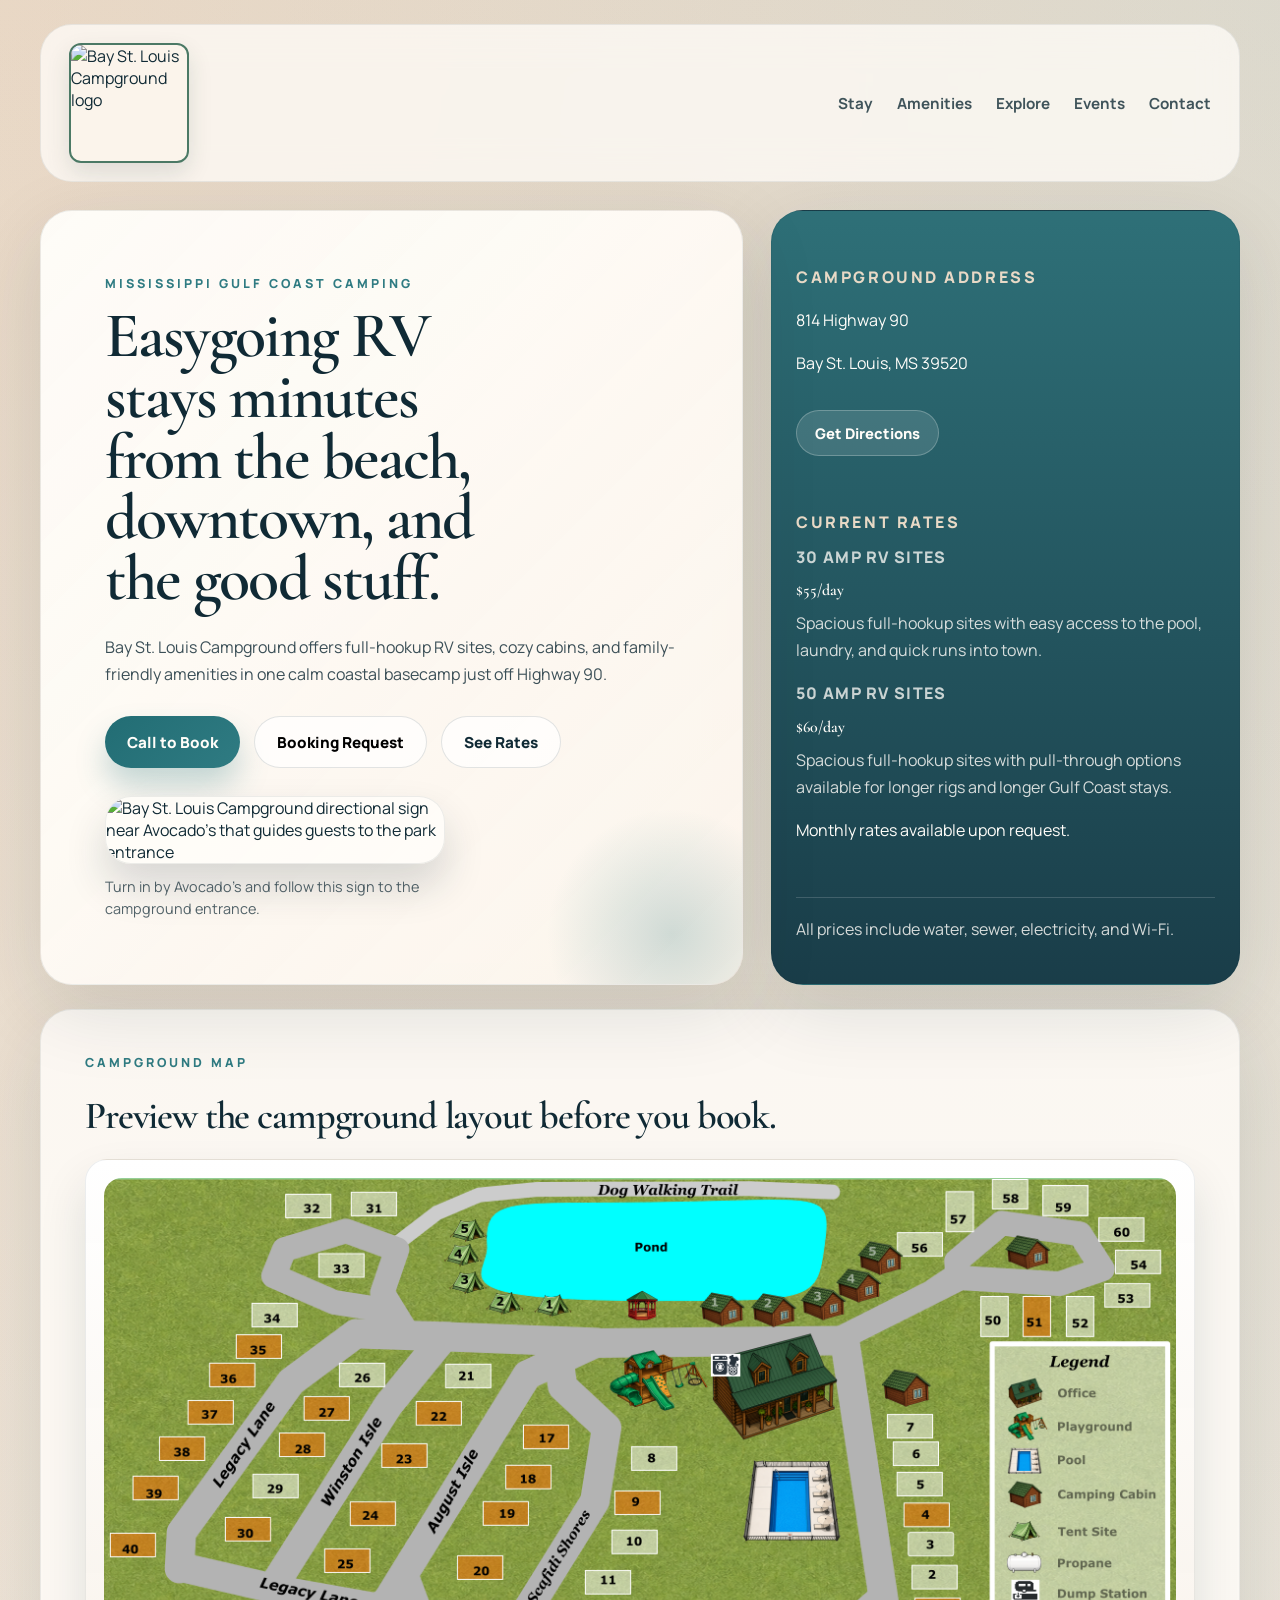
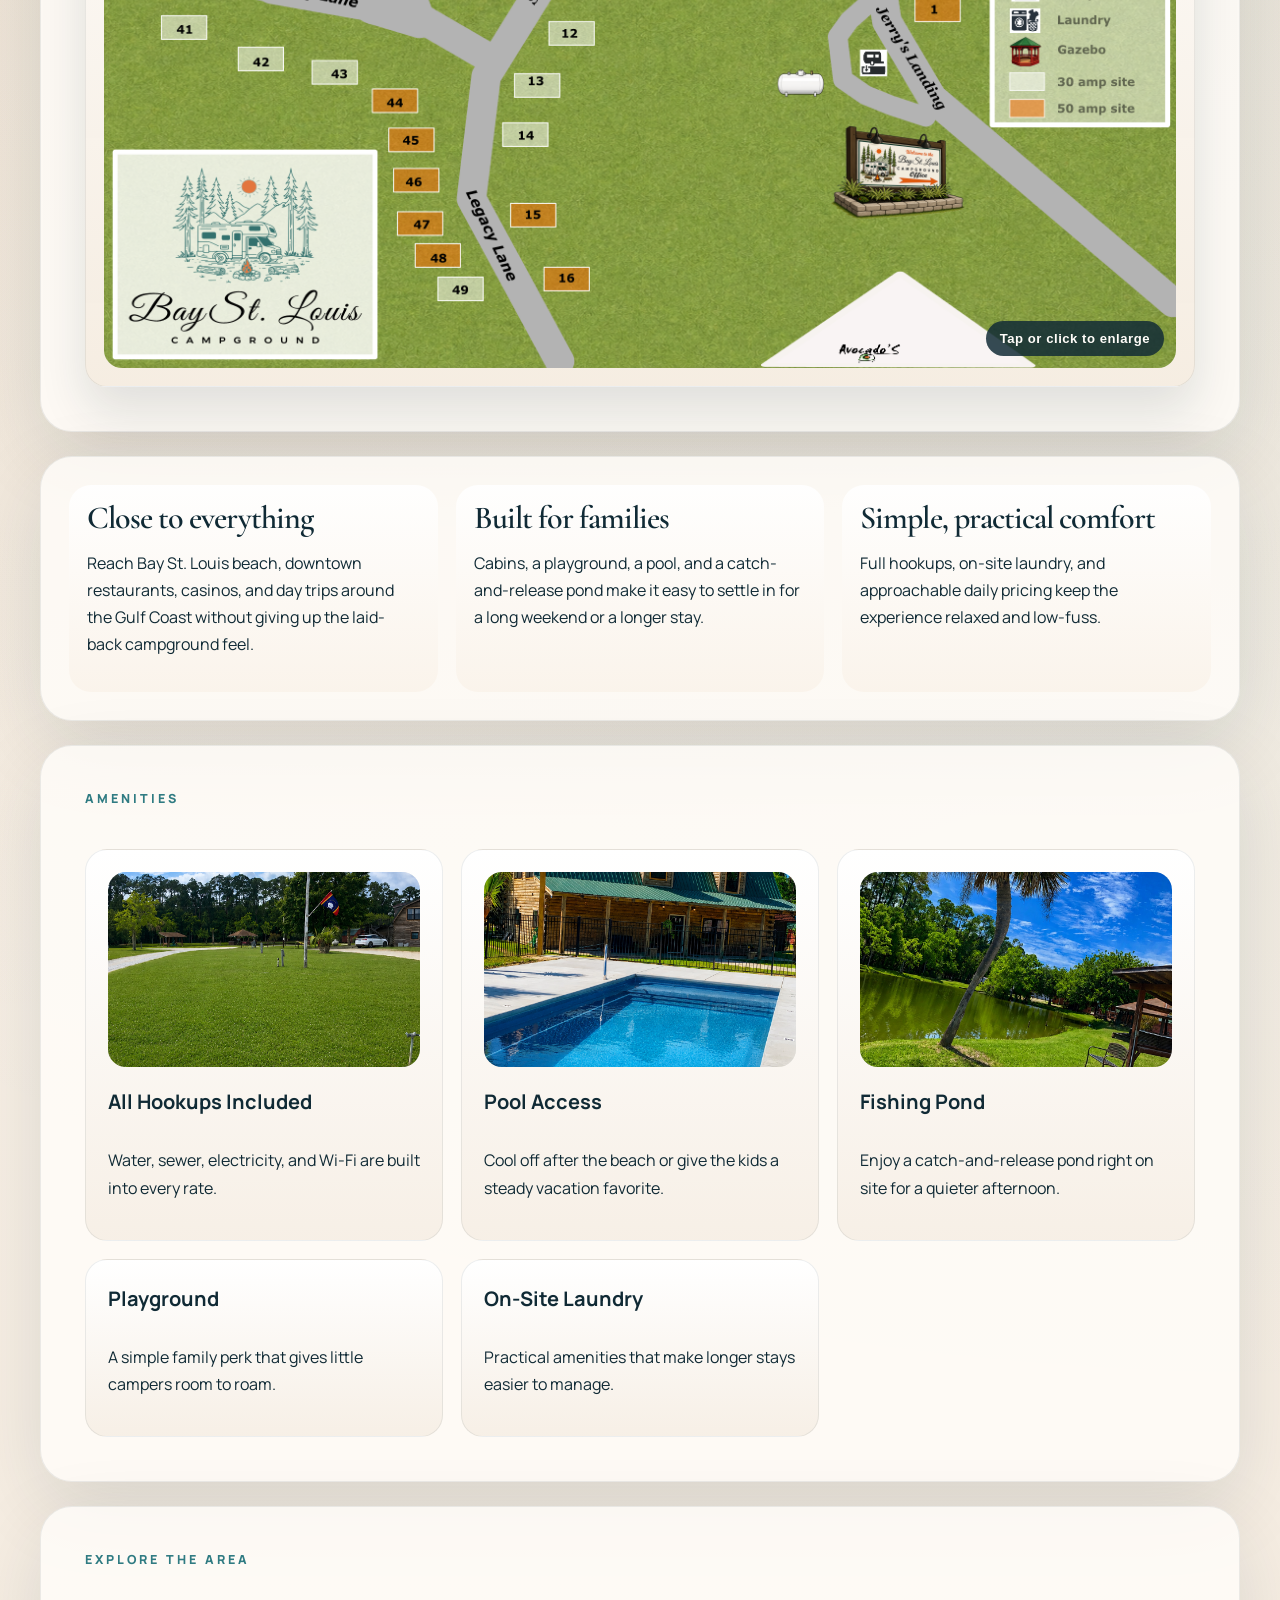
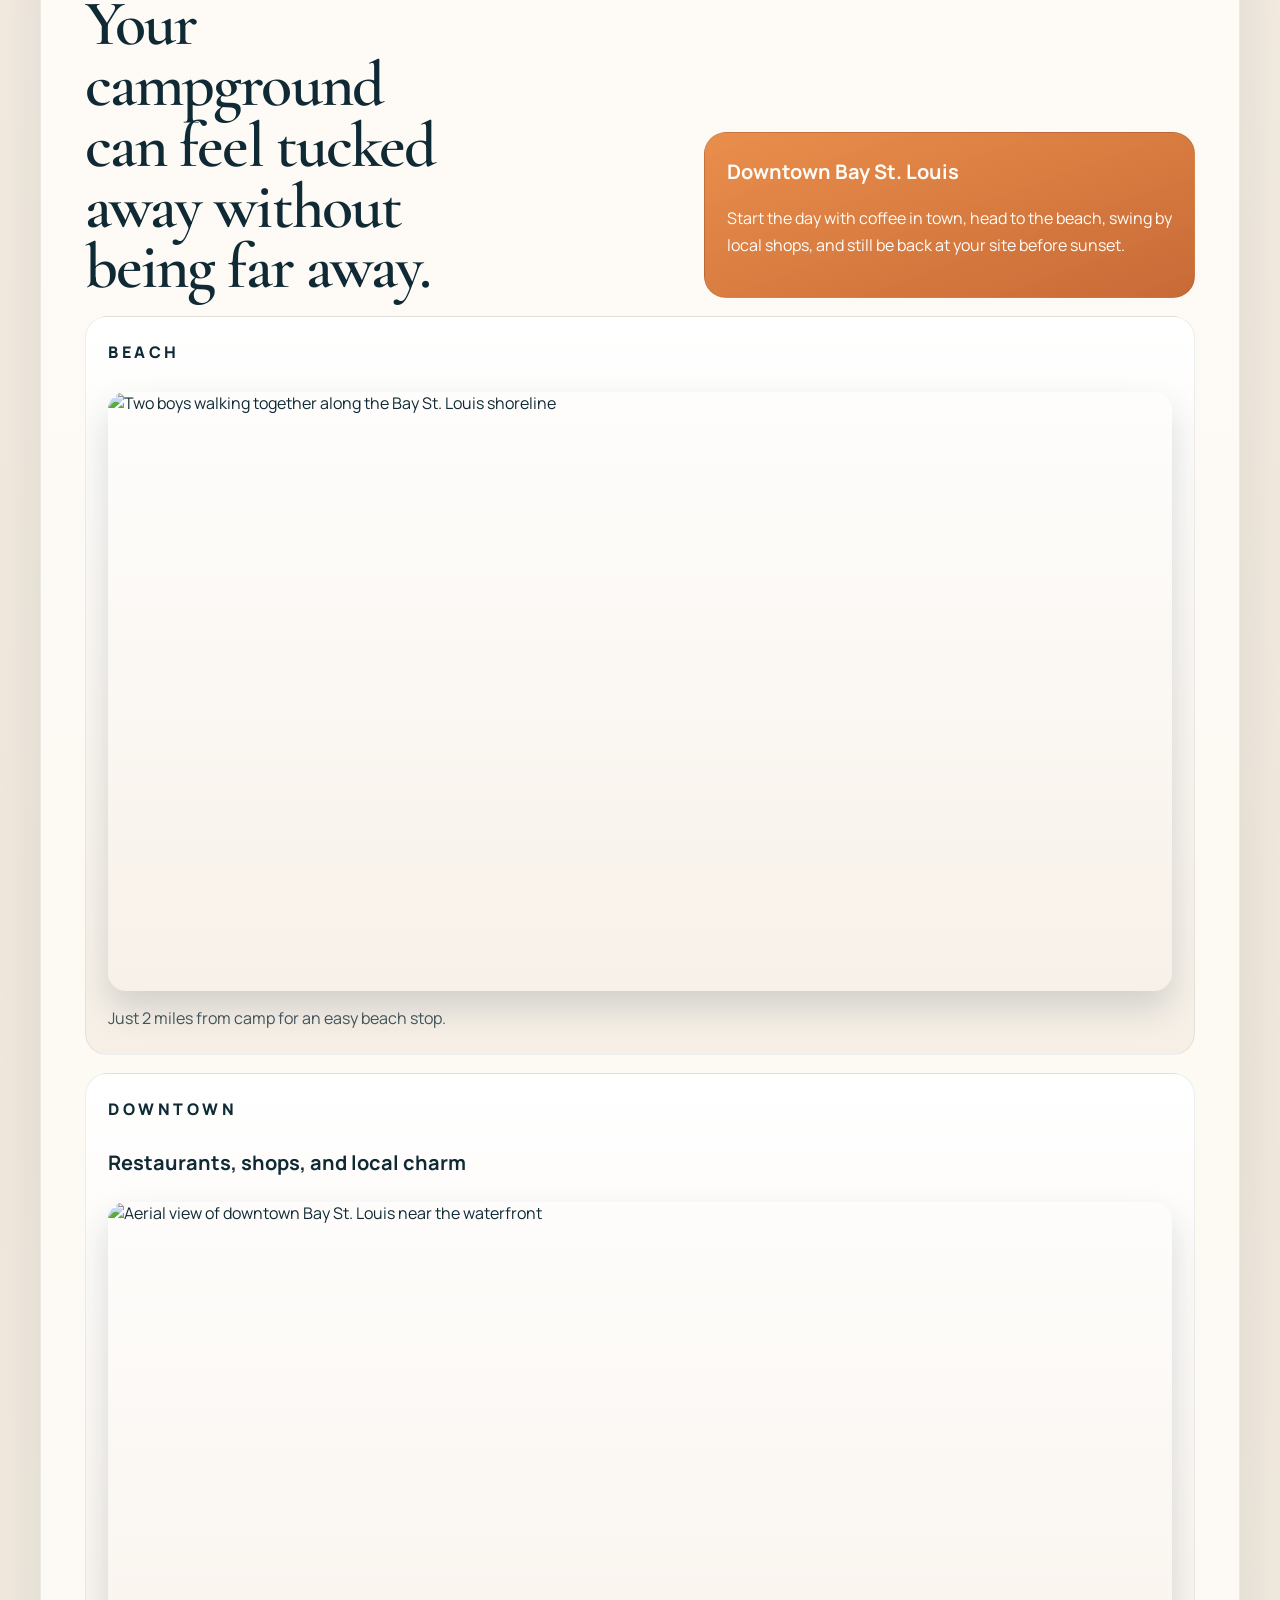
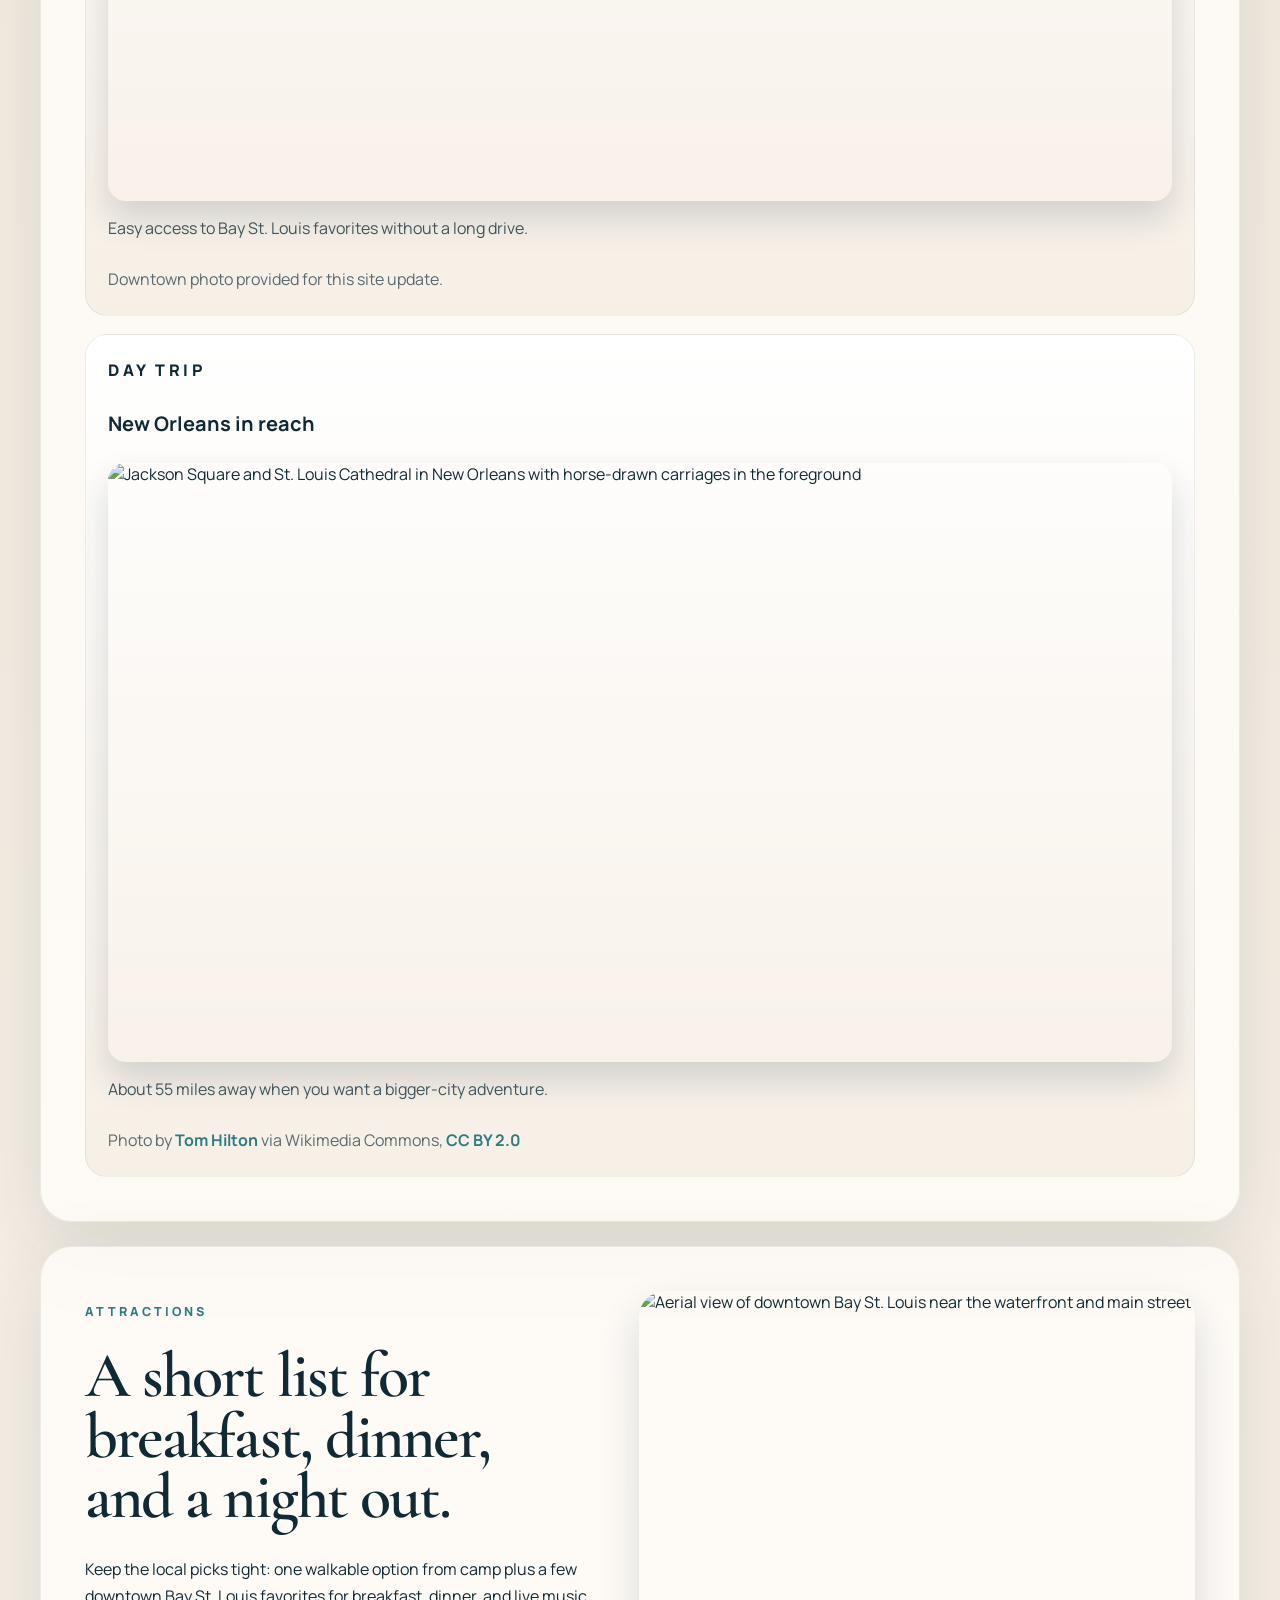
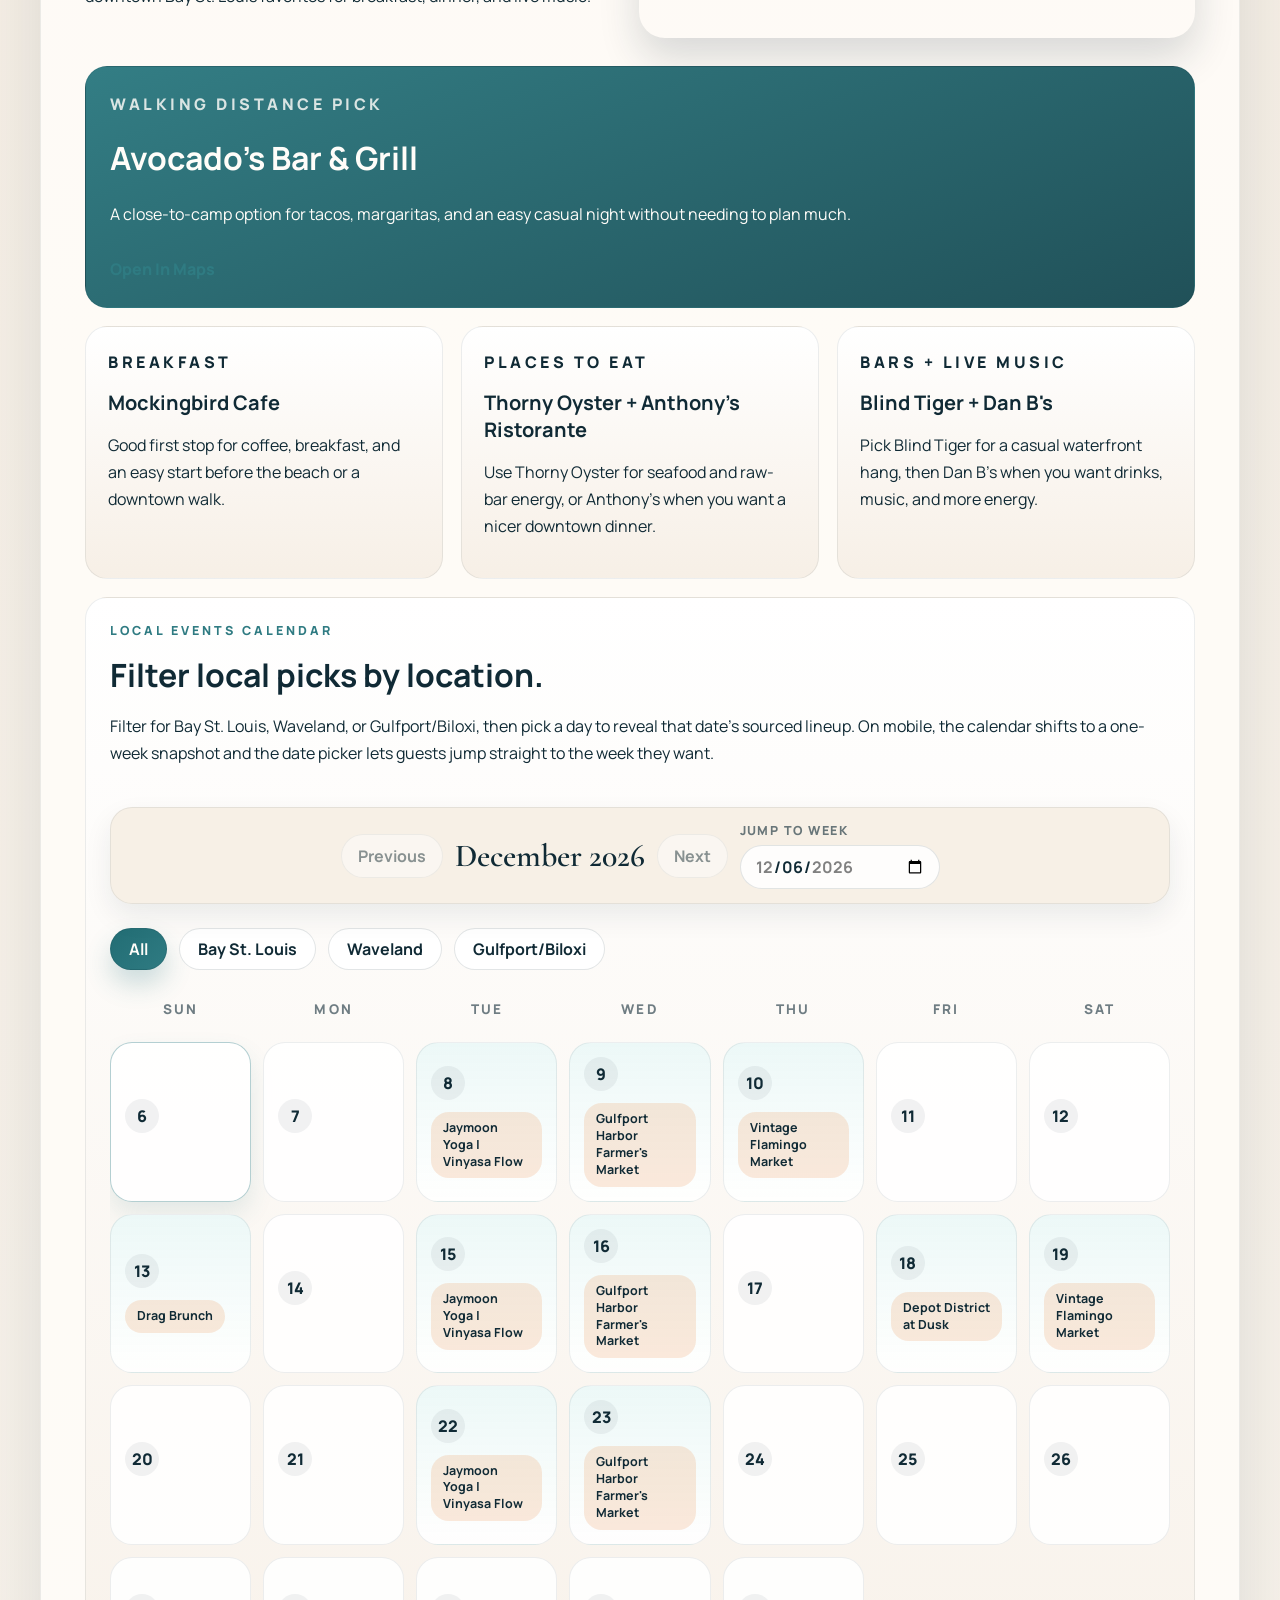
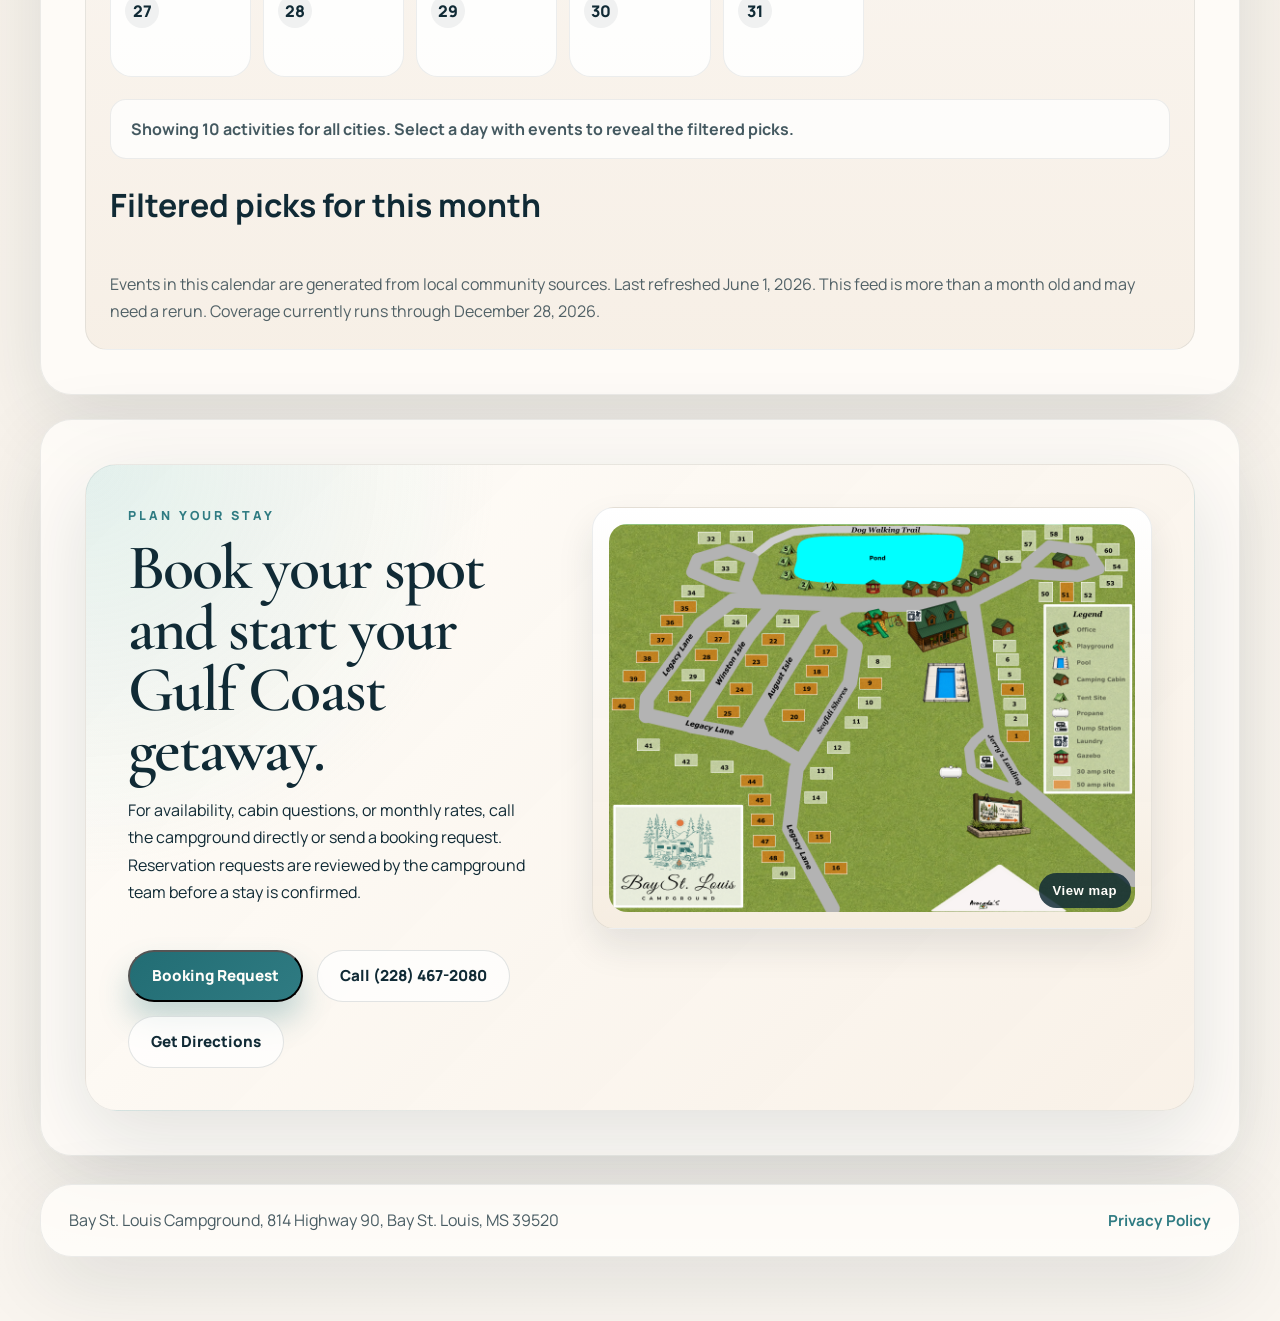
==== commit 3d01a28b: "WIP: campground site updates" ====
--- a/index.html
+++ b/index.html
@@ -14,7 +14,7 @@
       href="https://fonts.googleapis.com/css2?family=Cormorant+Garamond:wght@400;500;600;700&family=Manrope:wght@400;500;600;700;800&display=swap"
       rel="stylesheet"
     />
-    <link rel="stylesheet" href="./styles.css?v=20260522b" />
+    <link rel="stylesheet" href="./styles.css?v=20260531h" />
   </head>
   <body>
     <div class="page-shell">
@@ -49,7 +49,8 @@
 
             <div class="hero__actions">
               <a class="button button--primary" href="tel:12284672080">Call to Book</a>
-              <a class="button button--secondary" href="#rates">See Rates</a>
+              <button class="button button--secondary" type="button" data-reservation-open>Booking Request</button>
+              <a class="button button--ghost" href="#rates">See Rates</a>
             </div>
 
             <figure class="hero__sign">
@@ -391,13 +392,15 @@
               <p class="eyebrow">Plan Your Stay</p>
               <h2>Book your spot and start your Gulf Coast getaway.</h2>
               <p class="contact-panel__text">
-                For availability, cabin questions, or monthly rates, contact the
-                campground directly. This redesign keeps the call-to-book flow
-                simple and front-and-center.
+                For availability, cabin questions, or monthly rates, call the
+                campground directly or send a booking request. Reservation
+                requests are reviewed by the campground team before a stay is
+                confirmed.
               </p>
 
               <div class="contact-actions">
-                <a class="button button--primary" href="tel:12284672080">(228) 467-2080</a>
+                <button class="button button--primary" type="button" data-reservation-open>Booking Request</button>
+                <a class="button button--secondary" href="tel:12284672080">Call (228) 467-2080</a>
                 <a
                   class="button button--ghost"
                   href="https://www.google.com/maps/place/Bay+St+Louis+Campground/@30.3139992,-89.3537519,973m/data=!3m1!1e3!4m15!1m8!3m7!1s0x889c2da34d292a5f:0x4c82cb242f19c4a0!2s814+US-90,+Bay+St+Louis,+MS+39520!3b1!8m2!3d30.3141997!4d-89.3508532!16s%2Fg%2F11b8v4gvhv!3m5!1s0x889c2da330913efd:0xfc19d4c4cbeead78!8m2!3d30.3137503!4d-89.3518966!16s%2Fg%2F1tf5fjk_?entry=ttu&g_ep=EgoyMDI2MDQwOC4wIKXMDSoASAFQAw%3D%3D"
@@ -471,9 +474,285 @@
       </div>
     </div>
 
+    <div class="lightbox reservation-modal" id="reservation-request-modal" hidden aria-hidden="true">
+      <button
+        class="lightbox__backdrop"
+        type="button"
+        data-reservation-close
+        aria-label="Close reservation request form"
+      ></button>
+
+      <div
+        class="lightbox__dialog reservation-modal__dialog"
+        role="dialog"
+        aria-modal="true"
+        aria-labelledby="reservation-modal-title"
+        aria-describedby="reservation-modal-copy"
+      >
+        <div class="lightbox__toolbar reservation-modal__toolbar">
+          <div class="reservation-modal__intro">
+            <p class="lightbox__eyebrow">Booking Request</p>
+            <h2 class="reservation-modal__title" id="reservation-modal-title">Request an RV reservation</h2>
+            <p class="reservation-modal__copy" id="reservation-modal-copy">
+              Complete every field so the campground can review site fit and
+              availability. This form is a request only and is not an instant
+              booking confirmation.
+            </p>
+          </div>
+
+          <button class="button button--secondary lightbox__button" type="button" data-reservation-close>Close</button>
+        </div>
+
+        <div class="reservation-modal__content">
+          <form
+            class="reservation-form"
+            id="reservation-request-form"
+            method="post"
+          >
+            <input
+              class="reservation-form__trap"
+              type="text"
+              name="_honey"
+              hidden
+              tabindex="-1"
+              autocomplete="off"
+              aria-hidden="true"
+            />
+
+            <div class="reservation-form__grid">
+              <div class="reservation-field">
+                <label for="reservation-name">Guest Name</label>
+                <input
+                  id="reservation-name"
+                  name="Guest Name"
+                  type="text"
+                  autocomplete="name"
+                  required
+                />
+              </div>
+
+              <div class="reservation-field">
+                <label for="reservation-phone">Guest Phone Number</label>
+                <input
+                  id="reservation-phone"
+                  name="Guest Phone Number"
+                  type="tel"
+                  inputmode="tel"
+                  autocomplete="tel"
+                  required
+                />
+              </div>
+
+              <div class="reservation-field">
+                <label for="reservation-email">Guest Email Address</label>
+                <input
+                  id="reservation-email"
+                  name="Guest Email Address"
+                  type="email"
+                  autocomplete="email"
+                  required
+                />
+              </div>
+
+              <div class="reservation-field reservation-field--full">
+                <label for="reservation-address">Home Address</label>
+                <input
+                  id="reservation-address"
+                  name="Home Address"
+                  type="text"
+                  autocomplete="street-address"
+                  placeholder="Start typing your street address"
+                  required
+                />
+                <p class="reservation-field__hint" data-address-autocomplete-hint>
+                  Enter your full street address.
+                </p>
+              </div>
+
+              <div class="reservation-field">
+                <label for="reservation-start-date">Start Date</label>
+                <input
+                  id="reservation-start-date"
+                  name="Start Date"
+                  type="date"
+                  required
+                />
+              </div>
+
+              <div class="reservation-field">
+                <label for="reservation-nights">Number of Nights</label>
+                <input
+                  id="reservation-nights"
+                  name="Number of Nights"
+                  type="number"
+                  min="1"
+                  step="1"
+                  inputmode="numeric"
+                  required
+                />
+              </div>
+
+              <div class="reservation-field">
+                <label for="reservation-rv-length">RV Length in Feet</label>
+                <input
+                  id="reservation-rv-length"
+                  name="RV Length in Feet"
+                  type="number"
+                  min="1"
+                  step="1"
+                  inputmode="numeric"
+                  required
+                />
+              </div>
+
+              <fieldset class="reservation-field reservation-fieldset reservation-fieldset--full">
+                <legend id="reservation-towing-legend">Are You Towing?</legend>
+                <div class="reservation-choice-group" role="radiogroup" aria-labelledby="reservation-towing-legend">
+                  <label
+                    class="reservation-choice"
+                    for="reservation-towing-yes"
+                    data-choice-label
+                    role="radio"
+                    aria-checked="false"
+                    tabindex="0"
+                  >
+                    <input
+                      id="reservation-towing-yes"
+                      name="Are You Towing?"
+                      type="radio"
+                      value="Yes"
+                      tabindex="-1"
+                      required
+                    />
+                    <span class="reservation-choice__label">Yes</span>
+                  </label>
+
+                  <label
+                    class="reservation-choice"
+                    for="reservation-towing-no"
+                    data-choice-label
+                    role="radio"
+                    aria-checked="false"
+                    tabindex="0"
+                  >
+                    <input
+                      id="reservation-towing-no"
+                      name="Are You Towing?"
+                      type="radio"
+                      value="No"
+                      tabindex="-1"
+                    />
+                    <span class="reservation-choice__label">No</span>
+                  </label>
+                </div>
+              </fieldset>
+
+              <fieldset class="reservation-field reservation-fieldset reservation-fieldset--full">
+                <legend id="reservation-site-type-legend">RV Site Type</legend>
+                <div class="reservation-choice-group" role="radiogroup" aria-labelledby="reservation-site-type-legend">
+                  <label
+                    class="reservation-choice"
+                    for="reservation-site-type-back-in"
+                    data-choice-label
+                    role="radio"
+                    aria-checked="false"
+                    tabindex="0"
+                  >
+                    <input
+                      id="reservation-site-type-back-in"
+                      name="RV Site Type"
+                      type="radio"
+                      value="Back-In"
+                      tabindex="-1"
+                      required
+                    />
+                    <span class="reservation-choice__label">Back-In</span>
+                  </label>
+
+                  <label
+                    class="reservation-choice"
+                    for="reservation-site-type-pull-through"
+                    data-choice-label
+                    role="radio"
+                    aria-checked="false"
+                    tabindex="0"
+                  >
+                    <input
+                      id="reservation-site-type-pull-through"
+                      name="RV Site Type"
+                      type="radio"
+                      value="Pull-Through"
+                      tabindex="-1"
+                    />
+                    <span class="reservation-choice__label">Pull-Through</span>
+                  </label>
+                </div>
+              </fieldset>
+
+              <fieldset class="reservation-field reservation-fieldset reservation-fieldset--full">
+                <legend id="reservation-service-legend">Amps Needed</legend>
+                <div class="reservation-choice-group" role="radiogroup" aria-labelledby="reservation-service-legend">
+                  <label
+                    class="reservation-choice"
+                    for="reservation-service-30"
+                    data-choice-label
+                    role="radio"
+                    aria-checked="false"
+                    tabindex="0"
+                  >
+                    <input
+                      id="reservation-service-30"
+                      name="Amps Needed"
+                      type="radio"
+                      value="30 Amps"
+                      tabindex="-1"
+                      required
+                    />
+                    <span class="reservation-choice__label">30 Amps</span>
+                  </label>
+
+                  <label
+                    class="reservation-choice"
+                    for="reservation-service-50"
+                    data-choice-label
+                    role="radio"
+                    aria-checked="false"
+                    tabindex="0"
+                  >
+                    <input
+                      id="reservation-service-50"
+                      name="Amps Needed"
+                      type="radio"
+                      value="50 Amps"
+                      tabindex="-1"
+                    />
+                    <span class="reservation-choice__label">50 Amps</span>
+                  </label>
+                </div>
+              </fieldset>
+            </div>
+
+            <div class="reservation-form__footer">
+              <p class="reservation-form__note">
+                Reservation requests are emailed to the campground for review.
+                For urgent or same-day arrivals, please call the office.
+              </p>
+
+              <div class="reservation-form__actions">
+                <p class="reservation-form__status" data-reservation-status aria-live="polite"></p>
+                <button class="button button--primary" type="submit">Send Booking Request</button>
+              </div>
+            </div>
+          </form>
+        </div>
+      </div>
+    </div>
+
     <script src="./attractions-feed.js"></script>
     <script src="./analytics.js" defer></script>
     <script src="./attractions.js" defer></script>
     <script src="./map-lightbox.js?v=20260522b" defer></script>
+    <script src="./reservation-config.js?v=20260531k" defer></script>
+    <script src="./reservation-form.js?v=20260531l" defer></script>
   </body>
 </html>
--- a/styles.css
+++ b/styles.css
@@ -788,6 +788,256 @@
   padding: 16px;
 }
 
+.reservation-modal__dialog {
+  width: min(96vw, 1040px);
+  height: auto;
+  max-height: calc(100dvh - 48px);
+}
+
+.reservation-modal__toolbar {
+  align-items: flex-start;
+}
+
+.reservation-modal__intro {
+  display: grid;
+  gap: 10px;
+}
+
+.reservation-modal__title {
+  margin: 0;
+  font-family: "Cormorant Garamond", serif;
+  font-size: clamp(2.3rem, 4vw, 3.6rem);
+  font-weight: 600;
+  line-height: 0.96;
+  letter-spacing: -0.03em;
+}
+
+.reservation-modal__copy {
+  margin: 0;
+  max-width: 60ch;
+  color: rgba(16, 42, 53, 0.82);
+  font-size: 0.98rem;
+  line-height: 1.65;
+}
+
+.reservation-modal__content {
+  min-height: 0;
+  overflow: auto;
+  padding-right: 4px;
+}
+
+.reservation-form {
+  display: grid;
+  gap: 24px;
+}
+
+.reservation-form__grid {
+  display: grid;
+  grid-template-columns: repeat(2, minmax(0, 1fr));
+  gap: 18px;
+}
+
+.reservation-field,
+.reservation-fieldset {
+  display: grid;
+  gap: 10px;
+}
+
+.reservation-field--full {
+  grid-column: 1 / -1;
+}
+
+.reservation-field label,
+.reservation-fieldset legend {
+  margin: 0;
+  padding: 0;
+  color: rgba(16, 42, 53, 0.9);
+  font-size: 0.88rem;
+  font-weight: 800;
+  letter-spacing: 0.04em;
+  text-transform: uppercase;
+}
+
+.reservation-field__hint {
+  margin: -2px 2px 0;
+  color: rgba(16, 42, 53, 0.7);
+  font-size: 0.82rem;
+  line-height: 1.45;
+}
+
+.reservation-fieldset {
+  margin: 0;
+  padding: 0;
+  border: 0;
+}
+
+.reservation-fieldset--full {
+  grid-column: 1 / -1;
+}
+
+.reservation-field input,
+.reservation-field select,
+.reservation-field textarea {
+  width: 100%;
+  min-height: 56px;
+  padding: 16px 18px;
+  border: 1px solid rgba(16, 42, 53, 0.14);
+  border-radius: 18px;
+  background: rgba(255, 255, 255, 0.96);
+  color: var(--ink);
+  font: inherit;
+  line-height: 1.5;
+  transition: border-color 160ms ease, box-shadow 160ms ease, background 160ms ease;
+}
+
+.reservation-field input:focus,
+.reservation-field select:focus,
+.reservation-field textarea:focus,
+.reservation-choice input:focus-visible {
+  outline: 0;
+  border-color: rgba(47, 123, 130, 0.68);
+  box-shadow: 0 0 0 4px rgba(47, 123, 130, 0.16);
+}
+
+.reservation-choice-group {
+  display: grid;
+  grid-template-columns: repeat(2, minmax(0, 1fr));
+  gap: 12px;
+}
+
+.reservation-choice {
+  position: relative;
+  display: block;
+  cursor: pointer;
+}
+
+.reservation-choice input {
+  position: absolute;
+  inset: 0;
+  opacity: 0;
+  pointer-events: none;
+}
+
+.reservation-choice__label {
+  display: flex;
+  align-items: center;
+  justify-content: center;
+  gap: 0;
+  min-height: 62px;
+  padding: 16px 18px;
+  border: 1px solid rgba(16, 42, 53, 0.14);
+  border-radius: 18px;
+  background: rgba(255, 255, 255, 0.94);
+  color: rgba(16, 42, 53, 0.9);
+  font-size: 1rem;
+  font-weight: 700;
+  line-height: 1.3;
+  text-align: center;
+  transition:
+    border-color 160ms ease,
+    box-shadow 160ms ease,
+    background 160ms ease,
+    color 160ms ease,
+    transform 160ms ease;
+}
+
+.reservation-choice__label::after {
+  content: "";
+  width: 0;
+  opacity: 0;
+  transform: translateX(-4px);
+  transition: opacity 160ms ease, transform 160ms ease, width 160ms ease;
+}
+
+.reservation-choice:hover .reservation-choice__label {
+  border-color: rgba(47, 123, 130, 0.3);
+  transform: translateY(-1px);
+}
+
+.reservation-choice:focus-visible {
+  outline: 0;
+}
+
+.reservation-choice:focus-visible .reservation-choice__label {
+  border-color: rgba(47, 123, 130, 0.68);
+  box-shadow: 0 0 0 4px rgba(47, 123, 130, 0.16);
+}
+
+.reservation-choice input:focus-visible + .reservation-choice__label {
+  border-color: rgba(47, 123, 130, 0.68);
+  box-shadow: 0 0 0 4px rgba(47, 123, 130, 0.16);
+}
+
+.reservation-choice input:checked + .reservation-choice__label {
+  border-color: rgba(34, 109, 116, 0.92);
+  background: linear-gradient(135deg, #226d74, #2f7b82);
+  box-shadow: 0 18px 30px rgba(47, 123, 130, 0.2);
+  color: var(--white);
+}
+
+.reservation-choice input:checked + .reservation-choice__label::after {
+  content: "\2713";
+  width: auto;
+  margin-left: 10px;
+  opacity: 1;
+  transform: translateX(0);
+}
+
+.reservation-form__footer {
+  display: grid;
+  gap: 18px;
+  padding: 20px 22px;
+  border: 1px solid rgba(16, 42, 53, 0.08);
+  border-radius: 24px;
+  background:
+    linear-gradient(135deg, rgba(255, 253, 249, 0.98), rgba(248, 240, 230, 0.92)),
+    linear-gradient(135deg, rgba(47, 123, 130, 0.08), rgba(231, 133, 60, 0.06));
+}
+
+.reservation-form__note {
+  margin: 0;
+  color: rgba(16, 42, 53, 0.76);
+  font-size: 0.95rem;
+  line-height: 1.65;
+}
+
+.reservation-form__actions {
+  display: flex;
+  align-items: center;
+  justify-content: space-between;
+  gap: 16px;
+  flex-wrap: wrap;
+}
+
+.reservation-form__actions .button {
+  min-width: min(100%, 280px);
+}
+
+.reservation-form__status {
+  margin: 0;
+  min-height: 1.5em;
+  color: rgba(16, 42, 53, 0.76);
+  font-size: 0.95rem;
+  line-height: 1.5;
+}
+
+.reservation-form__status.is-success {
+  color: #186e57;
+}
+
+.reservation-form__status.is-error {
+  color: #9c3d1d;
+}
+
+.reservation-form__trap {
+  position: absolute;
+  left: -9999px;
+  width: 1px;
+  height: 1px;
+  opacity: 0;
+  pointer-events: none;
+}
+
 .explore-head {
   display: grid;
   grid-template-columns: minmax(0, 1.1fr) minmax(300px, 0.9fr);
@@ -1714,6 +1964,14 @@
     width: 100%;
     justify-self: stretch;
   }
+
+  .reservation-form__grid {
+    grid-template-columns: 1fr;
+  }
+
+  .reservation-field--full {
+    grid-column: auto;
+  }
 }
 
 @media (max-width: 760px) {
@@ -1833,6 +2091,22 @@
 
   .lightbox__content {
     padding: 0;
+  }
+
+  .reservation-modal__content {
+    padding-right: 0;
+  }
+
+  .reservation-form__footer {
+    padding: 18px;
+  }
+
+  .reservation-form__actions {
+    align-items: stretch;
+  }
+
+  .reservation-form__actions .button {
+    min-width: 0;
   }
 
   .attraction-feature__actions .button {
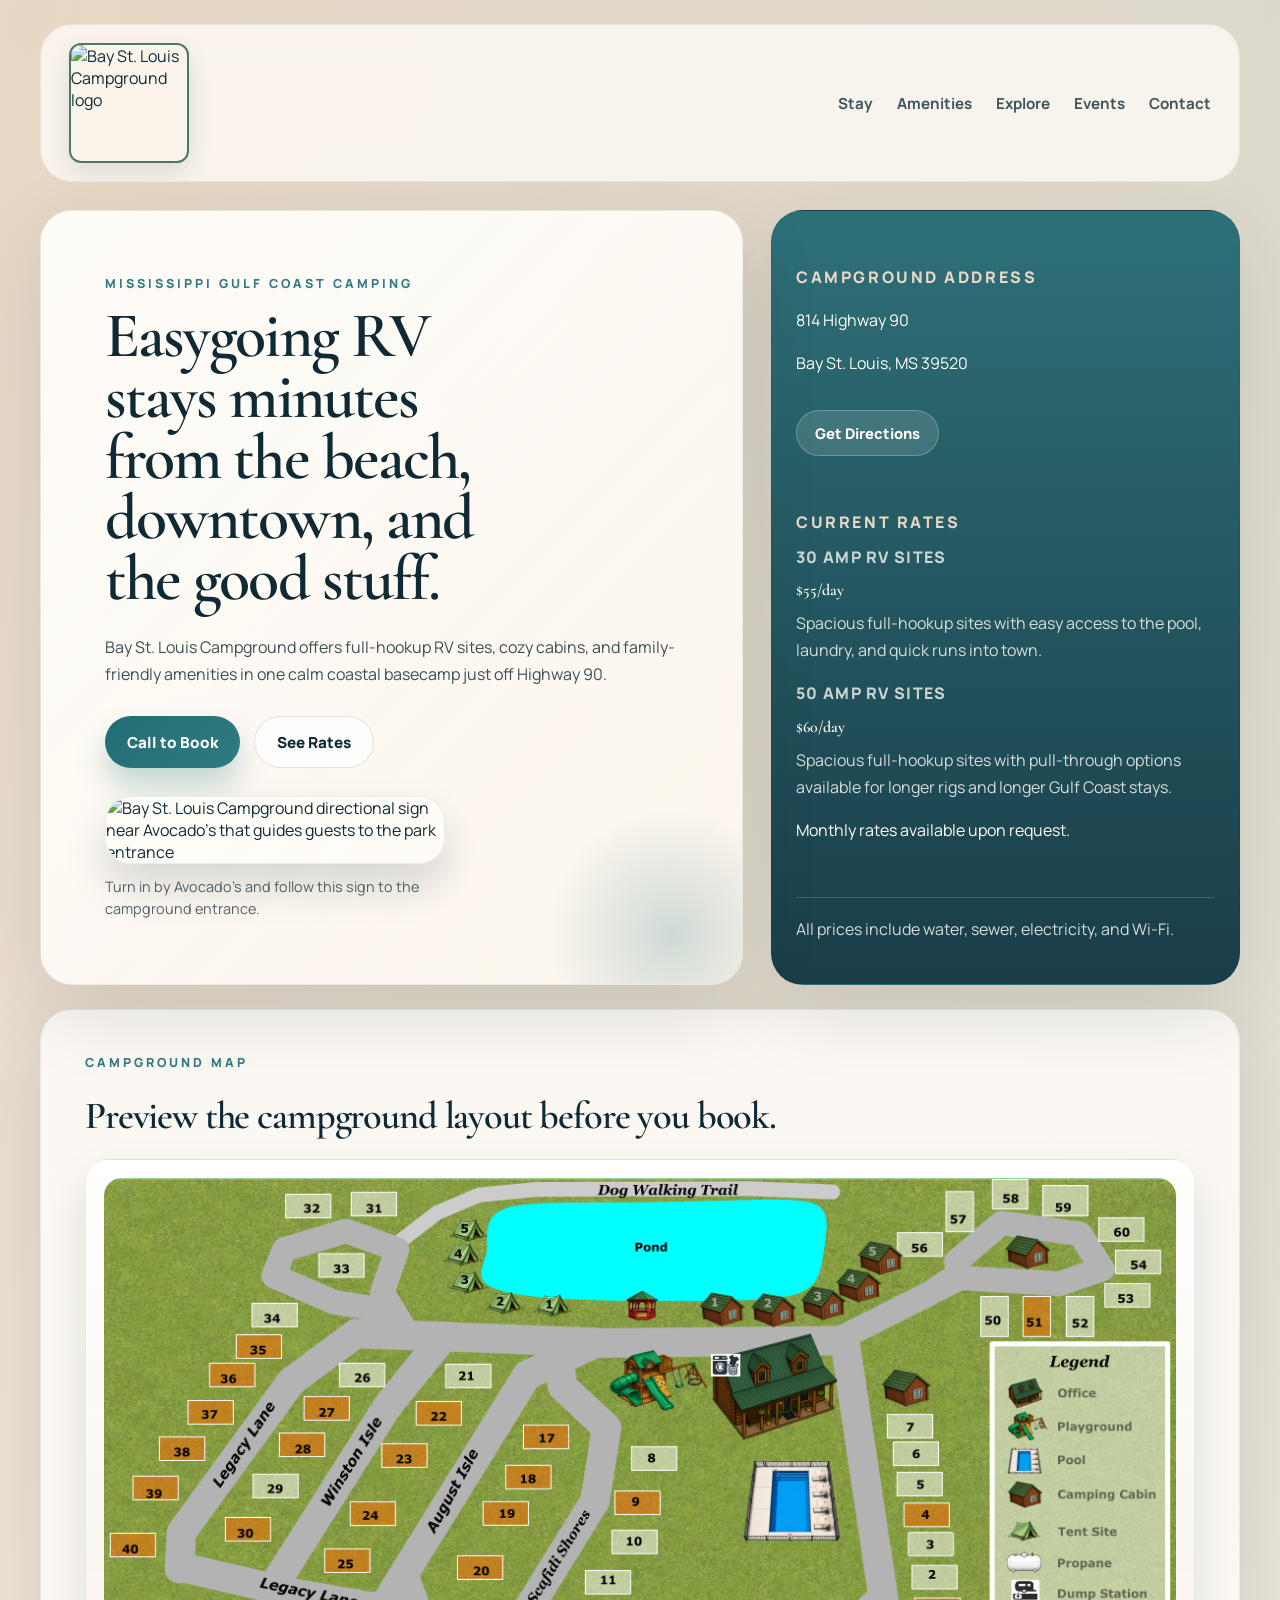
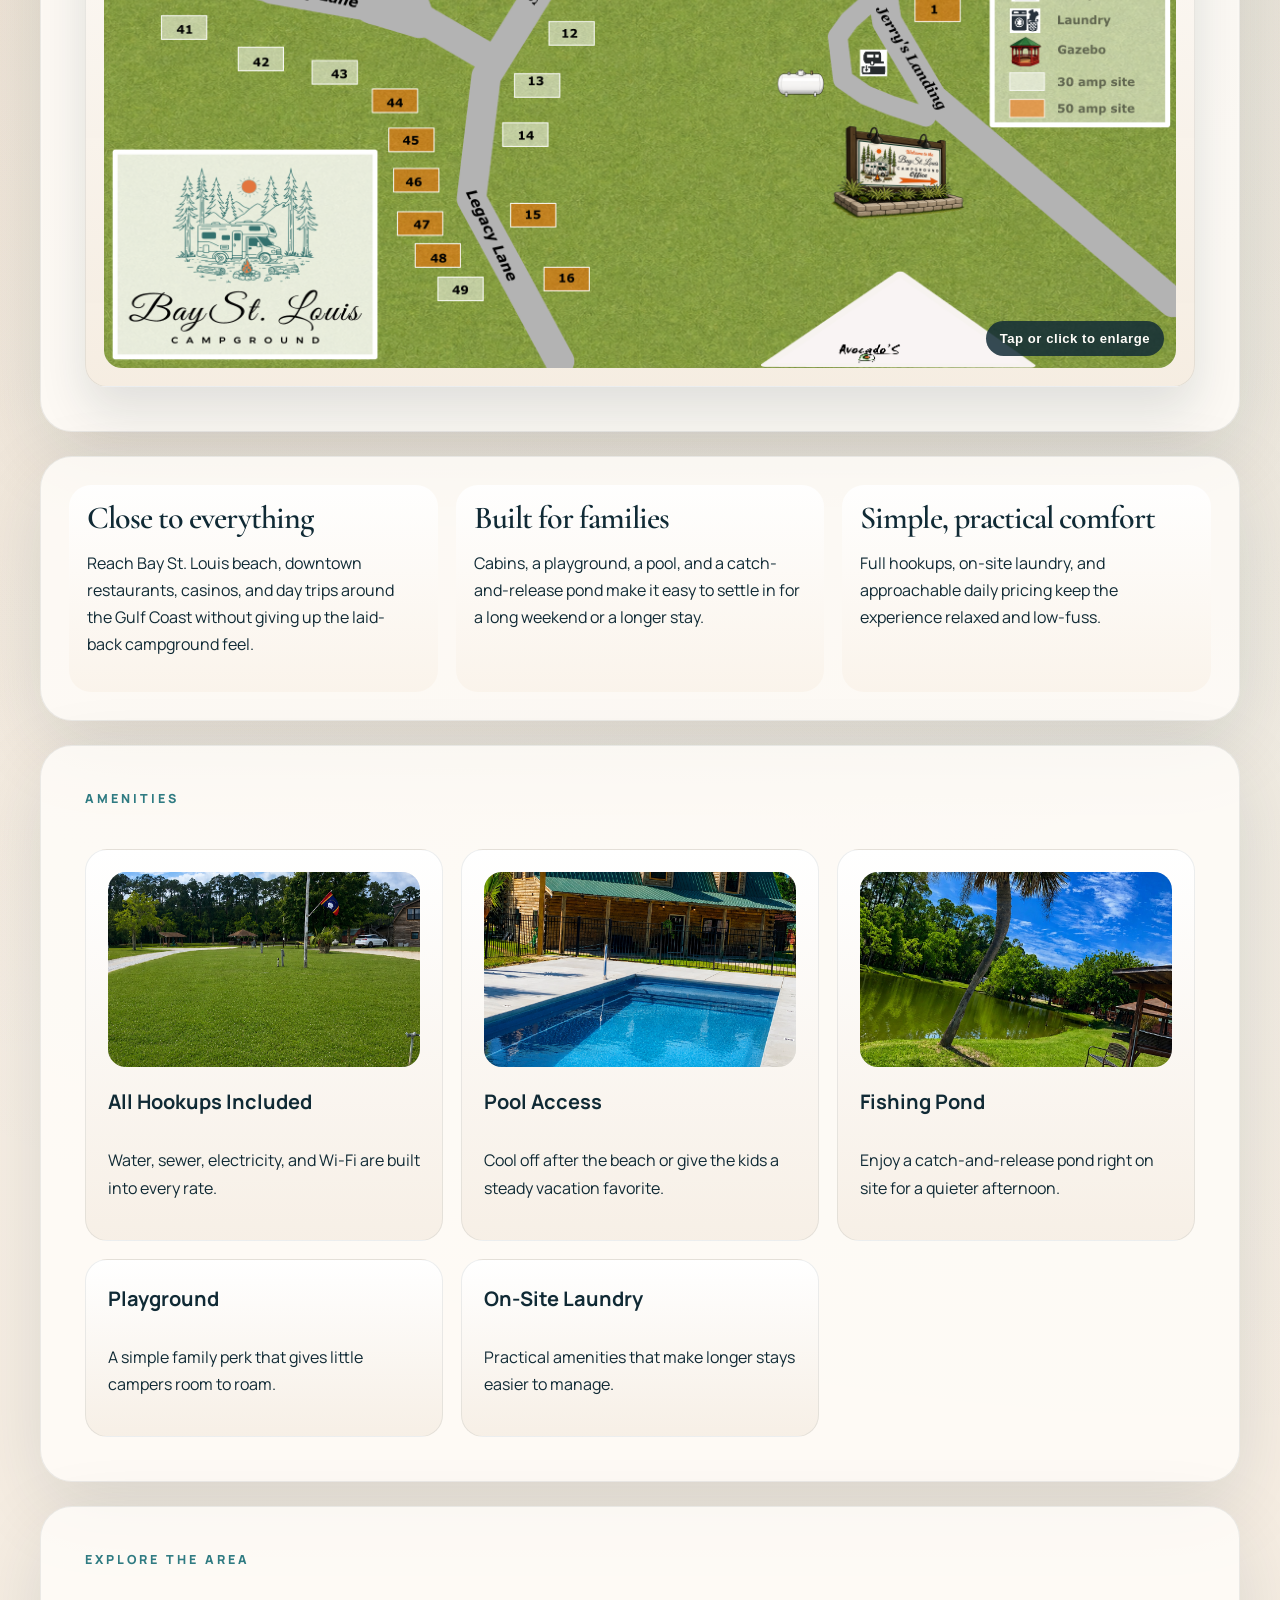
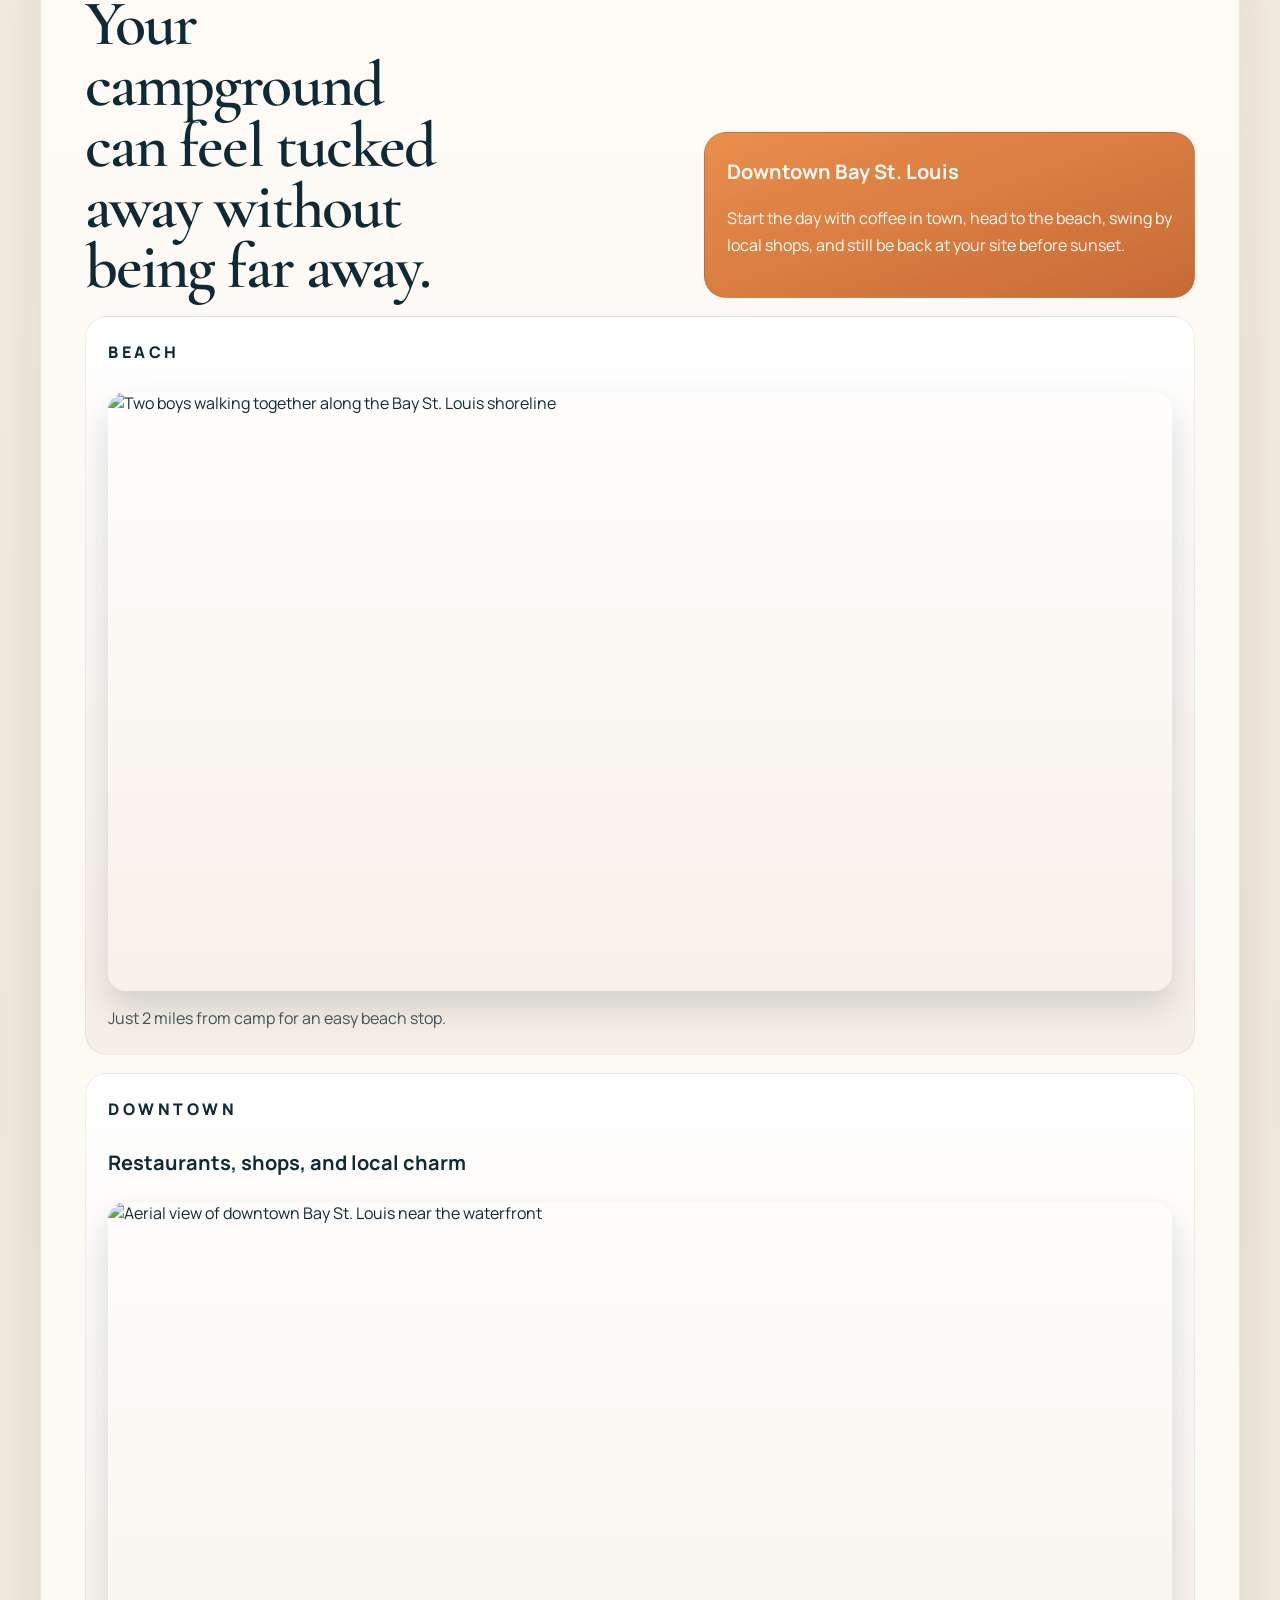
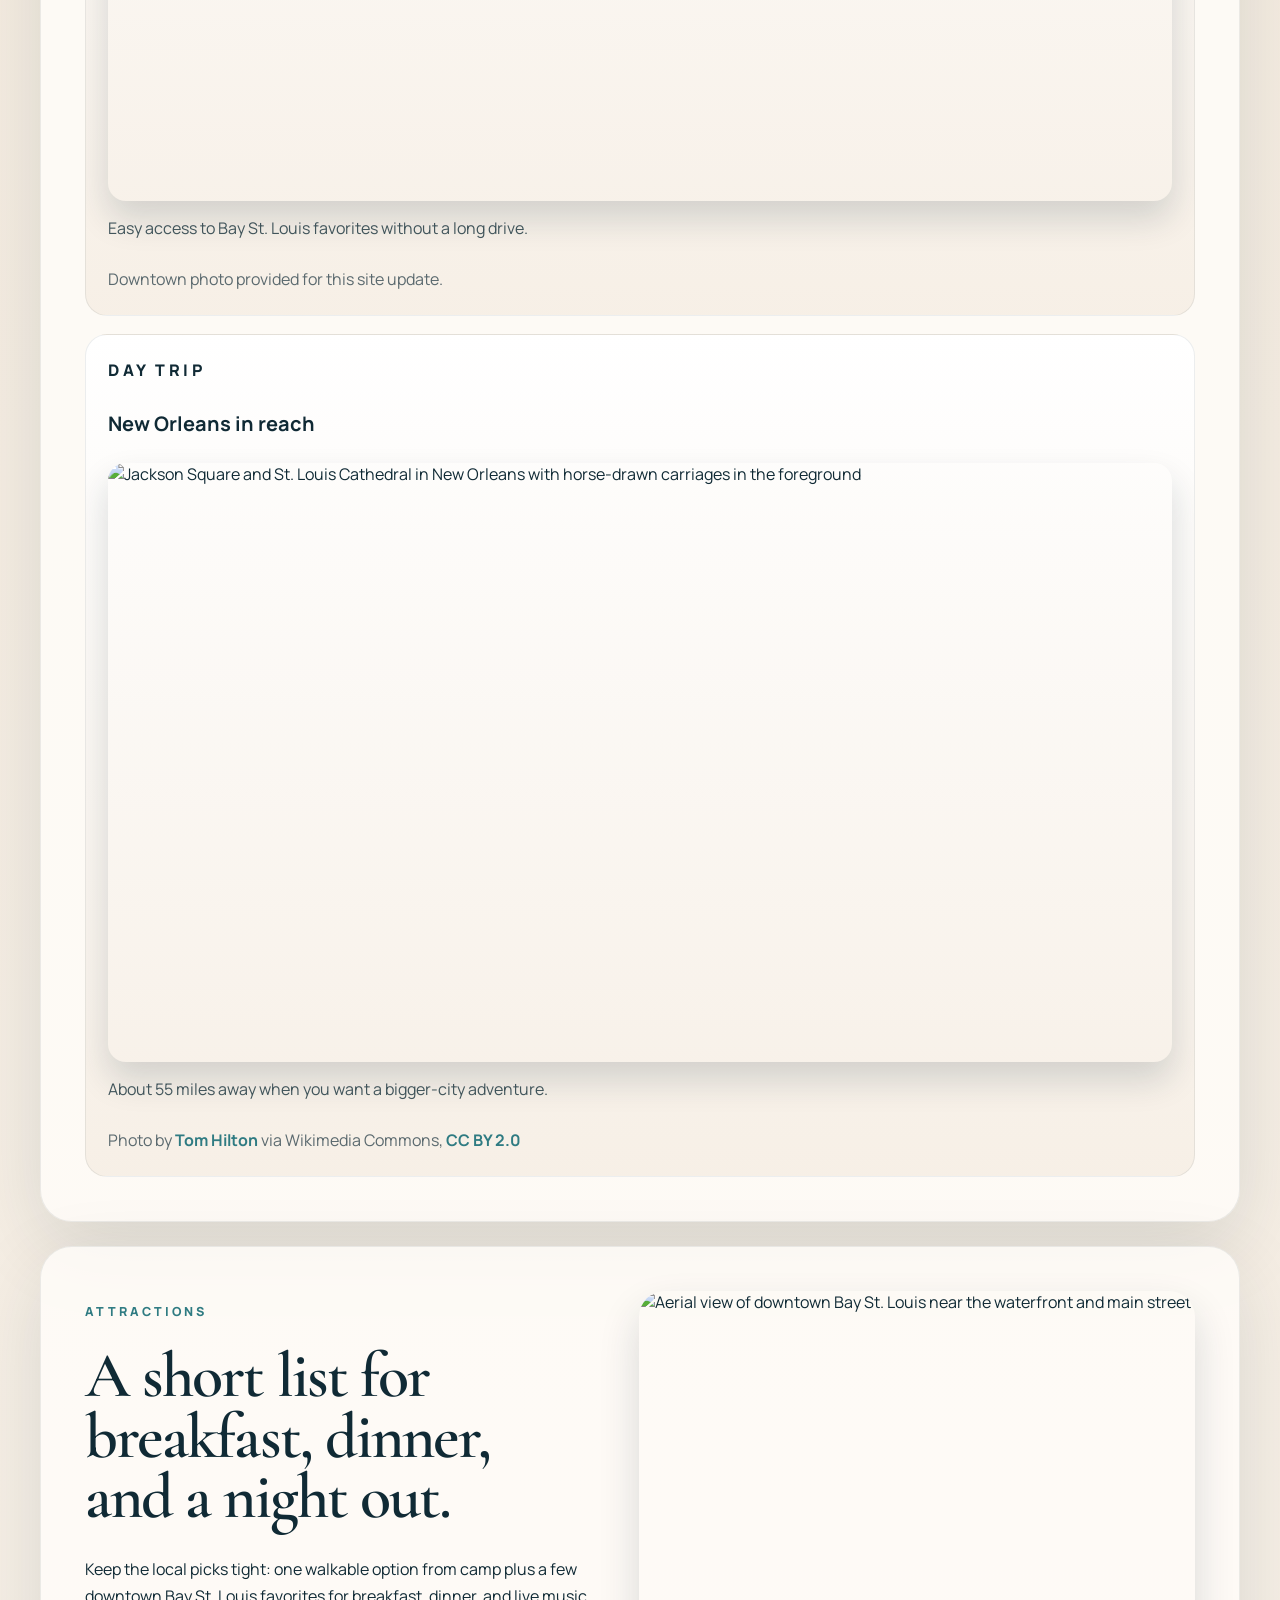
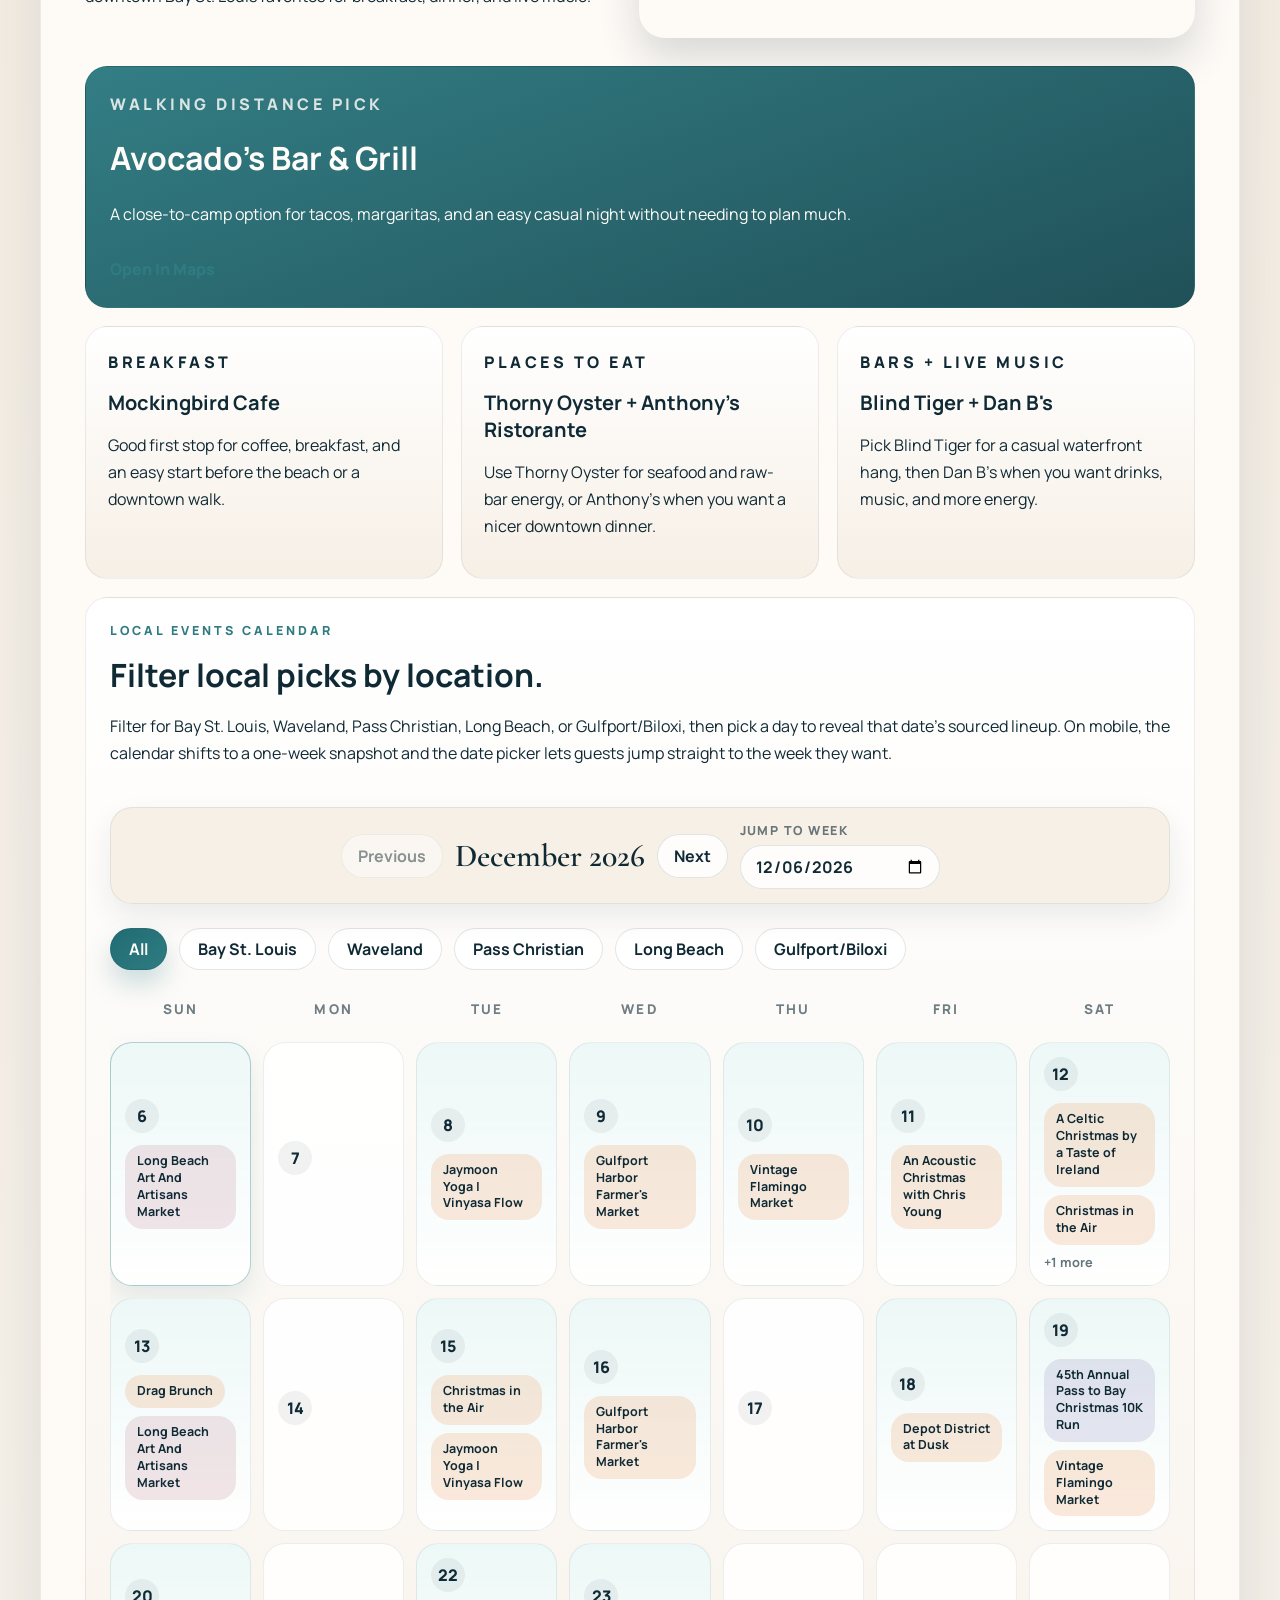
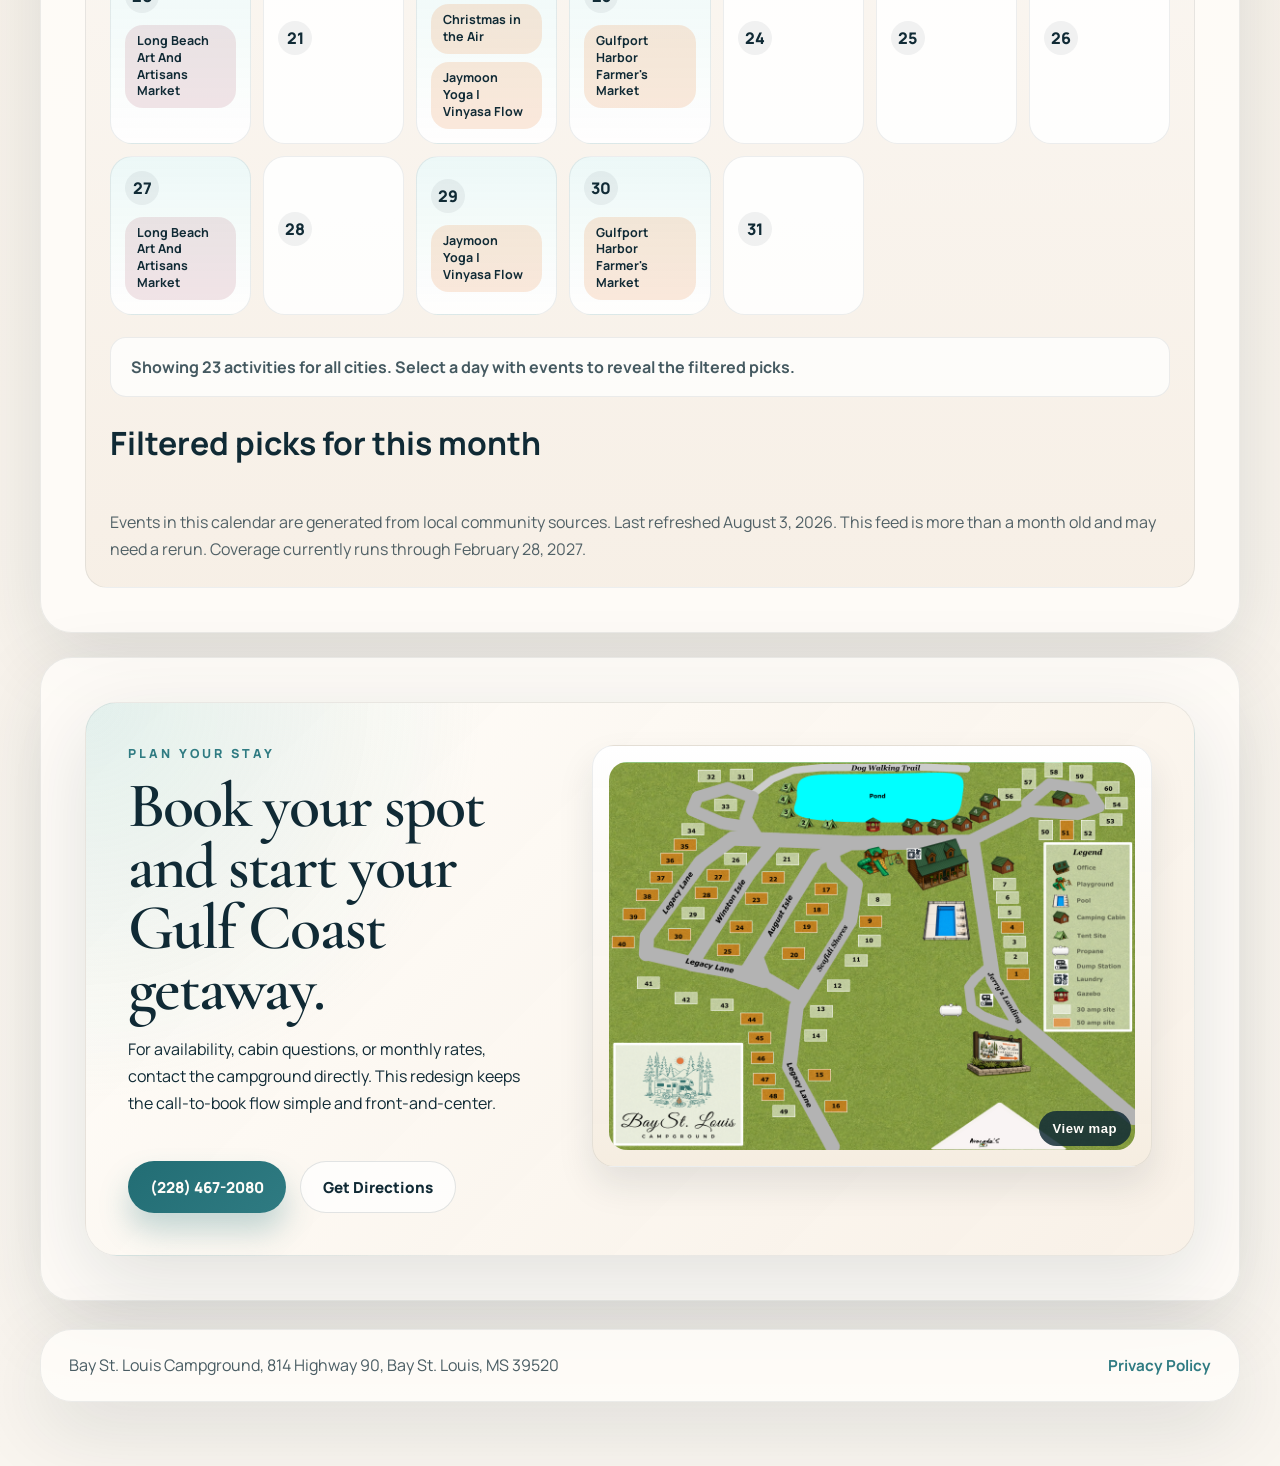
==== commit 64c93e57: "Expand local events calendar coverage" ====
--- a/index.html
+++ b/index.html
@@ -14,7 +14,7 @@
       href="https://fonts.googleapis.com/css2?family=Cormorant+Garamond:wght@400;500;600;700&family=Manrope:wght@400;500;600;700;800&display=swap"
       rel="stylesheet"
     />
-    <link rel="stylesheet" href="./styles.css?v=20260531h" />
+    <link rel="stylesheet" href="./styles.css?v=20260816a" />
   </head>
   <body>
     <div class="page-shell">
@@ -49,8 +49,7 @@
 
             <div class="hero__actions">
               <a class="button button--primary" href="tel:12284672080">Call to Book</a>
-              <button class="button button--secondary" type="button" data-reservation-open>Booking Request</button>
-              <a class="button button--ghost" href="#rates">See Rates</a>
+              <a class="button button--secondary" href="#rates">See Rates</a>
             </div>
 
             <figure class="hero__sign">
@@ -333,10 +332,10 @@
                 <p class="eyebrow">Local Events Calendar</p>
                 <h3>Filter local picks by location.</h3>
                 <p class="calendar-shell__copy">
-                  Filter for Bay St. Louis, Waveland, or Gulfport/Biloxi, then pick
-                  a day to reveal that date's sourced lineup. On mobile, the calendar
-                  shifts to a one-week snapshot and the date picker lets guests jump
-                  straight to the week they want.
+                  Filter for Bay St. Louis, Waveland, Pass Christian, Long Beach, or
+                  Gulfport/Biloxi, then pick a day to reveal that date's sourced lineup.
+                  On mobile, the calendar shifts to a one-week snapshot and the date
+                  picker lets guests jump straight to the week they want.
                 </p>
               </div>
             </div>
@@ -355,6 +354,8 @@
               <button class="calendar-filter is-active" type="button" data-location-filter="All" aria-pressed="true">All</button>
               <button class="calendar-filter" type="button" data-location-filter="Bay St. Louis" aria-pressed="false">Bay St. Louis</button>
               <button class="calendar-filter" type="button" data-location-filter="Waveland" aria-pressed="false">Waveland</button>
+              <button class="calendar-filter" type="button" data-location-filter="Pass Christian" aria-pressed="false">Pass Christian</button>
+              <button class="calendar-filter" type="button" data-location-filter="Long Beach" aria-pressed="false">Long Beach</button>
               <button class="calendar-filter" type="button" data-location-filter="Gulfport/Biloxi" aria-pressed="false">Gulfport/Biloxi</button>
             </div>
 
@@ -392,15 +393,13 @@
               <p class="eyebrow">Plan Your Stay</p>
               <h2>Book your spot and start your Gulf Coast getaway.</h2>
               <p class="contact-panel__text">
-                For availability, cabin questions, or monthly rates, call the
-                campground directly or send a booking request. Reservation
-                requests are reviewed by the campground team before a stay is
-                confirmed.
+                For availability, cabin questions, or monthly rates, contact the
+                campground directly. This redesign keeps the call-to-book flow
+                simple and front-and-center.
               </p>
 
               <div class="contact-actions">
-                <button class="button button--primary" type="button" data-reservation-open>Booking Request</button>
-                <a class="button button--secondary" href="tel:12284672080">Call (228) 467-2080</a>
+                <a class="button button--primary" href="tel:12284672080">(228) 467-2080</a>
                 <a
                   class="button button--ghost"
                   href="https://www.google.com/maps/place/Bay+St+Louis+Campground/@30.3139992,-89.3537519,973m/data=!3m1!1e3!4m15!1m8!3m7!1s0x889c2da34d292a5f:0x4c82cb242f19c4a0!2s814+US-90,+Bay+St+Louis,+MS+39520!3b1!8m2!3d30.3141997!4d-89.3508532!16s%2Fg%2F11b8v4gvhv!3m5!1s0x889c2da330913efd:0xfc19d4c4cbeead78!8m2!3d30.3137503!4d-89.3518966!16s%2Fg%2F1tf5fjk_?entry=ttu&g_ep=EgoyMDI2MDQwOC4wIKXMDSoASAFQAw%3D%3D"
@@ -474,285 +473,9 @@
       </div>
     </div>
 
-    <div class="lightbox reservation-modal" id="reservation-request-modal" hidden aria-hidden="true">
-      <button
-        class="lightbox__backdrop"
-        type="button"
-        data-reservation-close
-        aria-label="Close reservation request form"
-      ></button>
-
-      <div
-        class="lightbox__dialog reservation-modal__dialog"
-        role="dialog"
-        aria-modal="true"
-        aria-labelledby="reservation-modal-title"
-        aria-describedby="reservation-modal-copy"
-      >
-        <div class="lightbox__toolbar reservation-modal__toolbar">
-          <div class="reservation-modal__intro">
-            <p class="lightbox__eyebrow">Booking Request</p>
-            <h2 class="reservation-modal__title" id="reservation-modal-title">Request an RV reservation</h2>
-            <p class="reservation-modal__copy" id="reservation-modal-copy">
-              Complete every field so the campground can review site fit and
-              availability. This form is a request only and is not an instant
-              booking confirmation.
-            </p>
-          </div>
-
-          <button class="button button--secondary lightbox__button" type="button" data-reservation-close>Close</button>
-        </div>
-
-        <div class="reservation-modal__content">
-          <form
-            class="reservation-form"
-            id="reservation-request-form"
-            method="post"
-          >
-            <input
-              class="reservation-form__trap"
-              type="text"
-              name="_honey"
-              hidden
-              tabindex="-1"
-              autocomplete="off"
-              aria-hidden="true"
-            />
-
-            <div class="reservation-form__grid">
-              <div class="reservation-field">
-                <label for="reservation-name">Guest Name</label>
-                <input
-                  id="reservation-name"
-                  name="Guest Name"
-                  type="text"
-                  autocomplete="name"
-                  required
-                />
-              </div>
-
-              <div class="reservation-field">
-                <label for="reservation-phone">Guest Phone Number</label>
-                <input
-                  id="reservation-phone"
-                  name="Guest Phone Number"
-                  type="tel"
-                  inputmode="tel"
-                  autocomplete="tel"
-                  required
-                />
-              </div>
-
-              <div class="reservation-field">
-                <label for="reservation-email">Guest Email Address</label>
-                <input
-                  id="reservation-email"
-                  name="Guest Email Address"
-                  type="email"
-                  autocomplete="email"
-                  required
-                />
-              </div>
-
-              <div class="reservation-field reservation-field--full">
-                <label for="reservation-address">Home Address</label>
-                <input
-                  id="reservation-address"
-                  name="Home Address"
-                  type="text"
-                  autocomplete="street-address"
-                  placeholder="Start typing your street address"
-                  required
-                />
-                <p class="reservation-field__hint" data-address-autocomplete-hint>
-                  Enter your full street address.
-                </p>
-              </div>
-
-              <div class="reservation-field">
-                <label for="reservation-start-date">Start Date</label>
-                <input
-                  id="reservation-start-date"
-                  name="Start Date"
-                  type="date"
-                  required
-                />
-              </div>
-
-              <div class="reservation-field">
-                <label for="reservation-nights">Number of Nights</label>
-                <input
-                  id="reservation-nights"
-                  name="Number of Nights"
-                  type="number"
-                  min="1"
-                  step="1"
-                  inputmode="numeric"
-                  required
-                />
-              </div>
-
-              <div class="reservation-field">
-                <label for="reservation-rv-length">RV Length in Feet</label>
-                <input
-                  id="reservation-rv-length"
-                  name="RV Length in Feet"
-                  type="number"
-                  min="1"
-                  step="1"
-                  inputmode="numeric"
-                  required
-                />
-              </div>
-
-              <fieldset class="reservation-field reservation-fieldset reservation-fieldset--full">
-                <legend id="reservation-towing-legend">Are You Towing?</legend>
-                <div class="reservation-choice-group" role="radiogroup" aria-labelledby="reservation-towing-legend">
-                  <label
-                    class="reservation-choice"
-                    for="reservation-towing-yes"
-                    data-choice-label
-                    role="radio"
-                    aria-checked="false"
-                    tabindex="0"
-                  >
-                    <input
-                      id="reservation-towing-yes"
-                      name="Are You Towing?"
-                      type="radio"
-                      value="Yes"
-                      tabindex="-1"
-                      required
-                    />
-                    <span class="reservation-choice__label">Yes</span>
-                  </label>
-
-                  <label
-                    class="reservation-choice"
-                    for="reservation-towing-no"
-                    data-choice-label
-                    role="radio"
-                    aria-checked="false"
-                    tabindex="0"
-                  >
-                    <input
-                      id="reservation-towing-no"
-                      name="Are You Towing?"
-                      type="radio"
-                      value="No"
-                      tabindex="-1"
-                    />
-                    <span class="reservation-choice__label">No</span>
-                  </label>
-                </div>
-              </fieldset>
-
-              <fieldset class="reservation-field reservation-fieldset reservation-fieldset--full">
-                <legend id="reservation-site-type-legend">RV Site Type</legend>
-                <div class="reservation-choice-group" role="radiogroup" aria-labelledby="reservation-site-type-legend">
-                  <label
-                    class="reservation-choice"
-                    for="reservation-site-type-back-in"
-                    data-choice-label
-                    role="radio"
-                    aria-checked="false"
-                    tabindex="0"
-                  >
-                    <input
-                      id="reservation-site-type-back-in"
-                      name="RV Site Type"
-                      type="radio"
-                      value="Back-In"
-                      tabindex="-1"
-                      required
-                    />
-                    <span class="reservation-choice__label">Back-In</span>
-                  </label>
-
-                  <label
-                    class="reservation-choice"
-                    for="reservation-site-type-pull-through"
-                    data-choice-label
-                    role="radio"
-                    aria-checked="false"
-                    tabindex="0"
-                  >
-                    <input
-                      id="reservation-site-type-pull-through"
-                      name="RV Site Type"
-                      type="radio"
-                      value="Pull-Through"
-                      tabindex="-1"
-                    />
-                    <span class="reservation-choice__label">Pull-Through</span>
-                  </label>
-                </div>
-              </fieldset>
-
-              <fieldset class="reservation-field reservation-fieldset reservation-fieldset--full">
-                <legend id="reservation-service-legend">Amps Needed</legend>
-                <div class="reservation-choice-group" role="radiogroup" aria-labelledby="reservation-service-legend">
-                  <label
-                    class="reservation-choice"
-                    for="reservation-service-30"
-                    data-choice-label
-                    role="radio"
-                    aria-checked="false"
-                    tabindex="0"
-                  >
-                    <input
-                      id="reservation-service-30"
-                      name="Amps Needed"
-                      type="radio"
-                      value="30 Amps"
-                      tabindex="-1"
-                      required
-                    />
-                    <span class="reservation-choice__label">30 Amps</span>
-                  </label>
-
-                  <label
-                    class="reservation-choice"
-                    for="reservation-service-50"
-                    data-choice-label
-                    role="radio"
-                    aria-checked="false"
-                    tabindex="0"
-                  >
-                    <input
-                      id="reservation-service-50"
-                      name="Amps Needed"
-                      type="radio"
-                      value="50 Amps"
-                      tabindex="-1"
-                    />
-                    <span class="reservation-choice__label">50 Amps</span>
-                  </label>
-                </div>
-              </fieldset>
-            </div>
-
-            <div class="reservation-form__footer">
-              <p class="reservation-form__note">
-                Reservation requests are emailed to the campground for review.
-                For urgent or same-day arrivals, please call the office.
-              </p>
-
-              <div class="reservation-form__actions">
-                <p class="reservation-form__status" data-reservation-status aria-live="polite"></p>
-                <button class="button button--primary" type="submit">Send Booking Request</button>
-              </div>
-            </div>
-          </form>
-        </div>
-      </div>
-    </div>
-
     <script src="./attractions-feed.js"></script>
     <script src="./analytics.js" defer></script>
     <script src="./attractions.js" defer></script>
     <script src="./map-lightbox.js?v=20260522b" defer></script>
-    <script src="./reservation-config.js?v=20260531k" defer></script>
-    <script src="./reservation-form.js?v=20260531l" defer></script>
   </body>
 </html>
--- a/styles.css
+++ b/styles.css
@@ -8,6 +8,8 @@
   --sun: #e7853c;
   --bay-city: #2f7b82;
   --waveland-city: #4b7965;
+  --pass-city: #7464a5;
+  --long-beach-city: #b05f73;
   --gulf-city: #d96e2f;
   --white: #fffdf9;
   --shadow: 0 24px 80px rgba(16, 42, 53, 0.12);
@@ -788,256 +790,6 @@
   padding: 16px;
 }
 
-.reservation-modal__dialog {
-  width: min(96vw, 1040px);
-  height: auto;
-  max-height: calc(100dvh - 48px);
-}
-
-.reservation-modal__toolbar {
-  align-items: flex-start;
-}
-
-.reservation-modal__intro {
-  display: grid;
-  gap: 10px;
-}
-
-.reservation-modal__title {
-  margin: 0;
-  font-family: "Cormorant Garamond", serif;
-  font-size: clamp(2.3rem, 4vw, 3.6rem);
-  font-weight: 600;
-  line-height: 0.96;
-  letter-spacing: -0.03em;
-}
-
-.reservation-modal__copy {
-  margin: 0;
-  max-width: 60ch;
-  color: rgba(16, 42, 53, 0.82);
-  font-size: 0.98rem;
-  line-height: 1.65;
-}
-
-.reservation-modal__content {
-  min-height: 0;
-  overflow: auto;
-  padding-right: 4px;
-}
-
-.reservation-form {
-  display: grid;
-  gap: 24px;
-}
-
-.reservation-form__grid {
-  display: grid;
-  grid-template-columns: repeat(2, minmax(0, 1fr));
-  gap: 18px;
-}
-
-.reservation-field,
-.reservation-fieldset {
-  display: grid;
-  gap: 10px;
-}
-
-.reservation-field--full {
-  grid-column: 1 / -1;
-}
-
-.reservation-field label,
-.reservation-fieldset legend {
-  margin: 0;
-  padding: 0;
-  color: rgba(16, 42, 53, 0.9);
-  font-size: 0.88rem;
-  font-weight: 800;
-  letter-spacing: 0.04em;
-  text-transform: uppercase;
-}
-
-.reservation-field__hint {
-  margin: -2px 2px 0;
-  color: rgba(16, 42, 53, 0.7);
-  font-size: 0.82rem;
-  line-height: 1.45;
-}
-
-.reservation-fieldset {
-  margin: 0;
-  padding: 0;
-  border: 0;
-}
-
-.reservation-fieldset--full {
-  grid-column: 1 / -1;
-}
-
-.reservation-field input,
-.reservation-field select,
-.reservation-field textarea {
-  width: 100%;
-  min-height: 56px;
-  padding: 16px 18px;
-  border: 1px solid rgba(16, 42, 53, 0.14);
-  border-radius: 18px;
-  background: rgba(255, 255, 255, 0.96);
-  color: var(--ink);
-  font: inherit;
-  line-height: 1.5;
-  transition: border-color 160ms ease, box-shadow 160ms ease, background 160ms ease;
-}
-
-.reservation-field input:focus,
-.reservation-field select:focus,
-.reservation-field textarea:focus,
-.reservation-choice input:focus-visible {
-  outline: 0;
-  border-color: rgba(47, 123, 130, 0.68);
-  box-shadow: 0 0 0 4px rgba(47, 123, 130, 0.16);
-}
-
-.reservation-choice-group {
-  display: grid;
-  grid-template-columns: repeat(2, minmax(0, 1fr));
-  gap: 12px;
-}
-
-.reservation-choice {
-  position: relative;
-  display: block;
-  cursor: pointer;
-}
-
-.reservation-choice input {
-  position: absolute;
-  inset: 0;
-  opacity: 0;
-  pointer-events: none;
-}
-
-.reservation-choice__label {
-  display: flex;
-  align-items: center;
-  justify-content: center;
-  gap: 0;
-  min-height: 62px;
-  padding: 16px 18px;
-  border: 1px solid rgba(16, 42, 53, 0.14);
-  border-radius: 18px;
-  background: rgba(255, 255, 255, 0.94);
-  color: rgba(16, 42, 53, 0.9);
-  font-size: 1rem;
-  font-weight: 700;
-  line-height: 1.3;
-  text-align: center;
-  transition:
-    border-color 160ms ease,
-    box-shadow 160ms ease,
-    background 160ms ease,
-    color 160ms ease,
-    transform 160ms ease;
-}
-
-.reservation-choice__label::after {
-  content: "";
-  width: 0;
-  opacity: 0;
-  transform: translateX(-4px);
-  transition: opacity 160ms ease, transform 160ms ease, width 160ms ease;
-}
-
-.reservation-choice:hover .reservation-choice__label {
-  border-color: rgba(47, 123, 130, 0.3);
-  transform: translateY(-1px);
-}
-
-.reservation-choice:focus-visible {
-  outline: 0;
-}
-
-.reservation-choice:focus-visible .reservation-choice__label {
-  border-color: rgba(47, 123, 130, 0.68);
-  box-shadow: 0 0 0 4px rgba(47, 123, 130, 0.16);
-}
-
-.reservation-choice input:focus-visible + .reservation-choice__label {
-  border-color: rgba(47, 123, 130, 0.68);
-  box-shadow: 0 0 0 4px rgba(47, 123, 130, 0.16);
-}
-
-.reservation-choice input:checked + .reservation-choice__label {
-  border-color: rgba(34, 109, 116, 0.92);
-  background: linear-gradient(135deg, #226d74, #2f7b82);
-  box-shadow: 0 18px 30px rgba(47, 123, 130, 0.2);
-  color: var(--white);
-}
-
-.reservation-choice input:checked + .reservation-choice__label::after {
-  content: "\2713";
-  width: auto;
-  margin-left: 10px;
-  opacity: 1;
-  transform: translateX(0);
-}
-
-.reservation-form__footer {
-  display: grid;
-  gap: 18px;
-  padding: 20px 22px;
-  border: 1px solid rgba(16, 42, 53, 0.08);
-  border-radius: 24px;
-  background:
-    linear-gradient(135deg, rgba(255, 253, 249, 0.98), rgba(248, 240, 230, 0.92)),
-    linear-gradient(135deg, rgba(47, 123, 130, 0.08), rgba(231, 133, 60, 0.06));
-}
-
-.reservation-form__note {
-  margin: 0;
-  color: rgba(16, 42, 53, 0.76);
-  font-size: 0.95rem;
-  line-height: 1.65;
-}
-
-.reservation-form__actions {
-  display: flex;
-  align-items: center;
-  justify-content: space-between;
-  gap: 16px;
-  flex-wrap: wrap;
-}
-
-.reservation-form__actions .button {
-  min-width: min(100%, 280px);
-}
-
-.reservation-form__status {
-  margin: 0;
-  min-height: 1.5em;
-  color: rgba(16, 42, 53, 0.76);
-  font-size: 0.95rem;
-  line-height: 1.5;
-}
-
-.reservation-form__status.is-success {
-  color: #186e57;
-}
-
-.reservation-form__status.is-error {
-  color: #9c3d1d;
-}
-
-.reservation-form__trap {
-  position: absolute;
-  left: -9999px;
-  width: 1px;
-  height: 1px;
-  opacity: 0;
-  pointer-events: none;
-}
-
 .explore-head {
   display: grid;
   grid-template-columns: minmax(0, 1.1fr) minmax(300px, 0.9fr);
@@ -1494,6 +1246,14 @@
   background: rgba(75, 121, 101, 0.16);
 }
 
+.calendar-grid__pill[data-city="pass-christian"] {
+  background: rgba(116, 100, 165, 0.16);
+}
+
+.calendar-grid__pill[data-city="long-beach"] {
+  background: rgba(176, 95, 115, 0.16);
+}
+
 .calendar-grid__pill[data-city="gulfport-biloxi"] {
   background: rgba(231, 133, 60, 0.18);
 }
@@ -1638,6 +1398,14 @@
   border-top: 4px solid var(--waveland-city);
 }
 
+.calendar-feed-card[data-city="pass-christian"] {
+  border-top: 4px solid var(--pass-city);
+}
+
+.calendar-feed-card[data-city="long-beach"] {
+  border-top: 4px solid var(--long-beach-city);
+}
+
 .calendar-feed-card[data-city="gulfport-biloxi"] {
   border-top: 4px solid var(--gulf-city);
 }
@@ -1666,6 +1434,14 @@
 
 .calendar-feed-card__meta span[data-city="waveland"] {
   background: rgba(75, 121, 101, 0.16);
+}
+
+.calendar-feed-card__meta span[data-city="pass-christian"] {
+  background: rgba(116, 100, 165, 0.16);
+}
+
+.calendar-feed-card__meta span[data-city="long-beach"] {
+  background: rgba(176, 95, 115, 0.16);
 }
 
 .calendar-feed-card__meta span[data-city="gulfport-biloxi"] {
@@ -1964,14 +1740,6 @@
     width: 100%;
     justify-self: stretch;
   }
-
-  .reservation-form__grid {
-    grid-template-columns: 1fr;
-  }
-
-  .reservation-field--full {
-    grid-column: auto;
-  }
 }
 
 @media (max-width: 760px) {
@@ -2091,22 +1859,6 @@
 
   .lightbox__content {
     padding: 0;
-  }
-
-  .reservation-modal__content {
-    padding-right: 0;
-  }
-
-  .reservation-form__footer {
-    padding: 18px;
-  }
-
-  .reservation-form__actions {
-    align-items: stretch;
-  }
-
-  .reservation-form__actions .button {
-    min-width: 0;
   }
 
   .attraction-feature__actions .button {
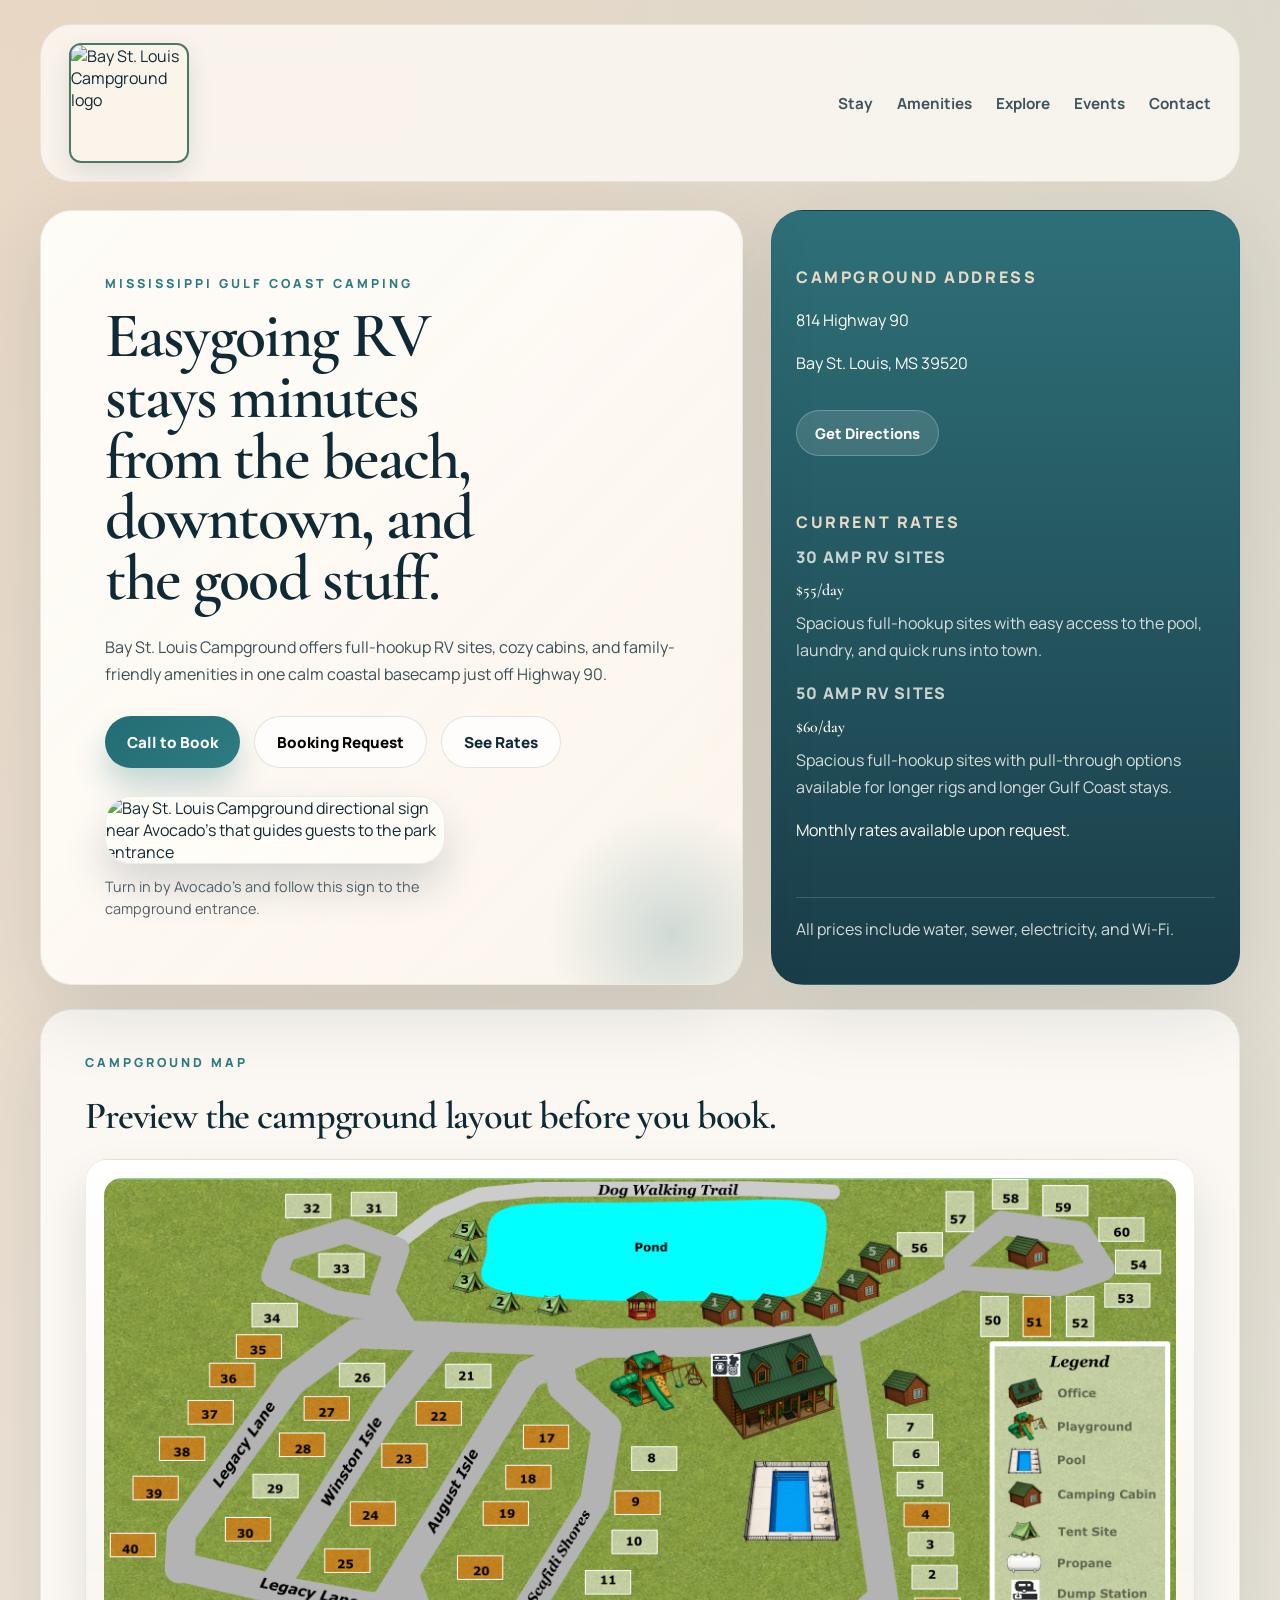
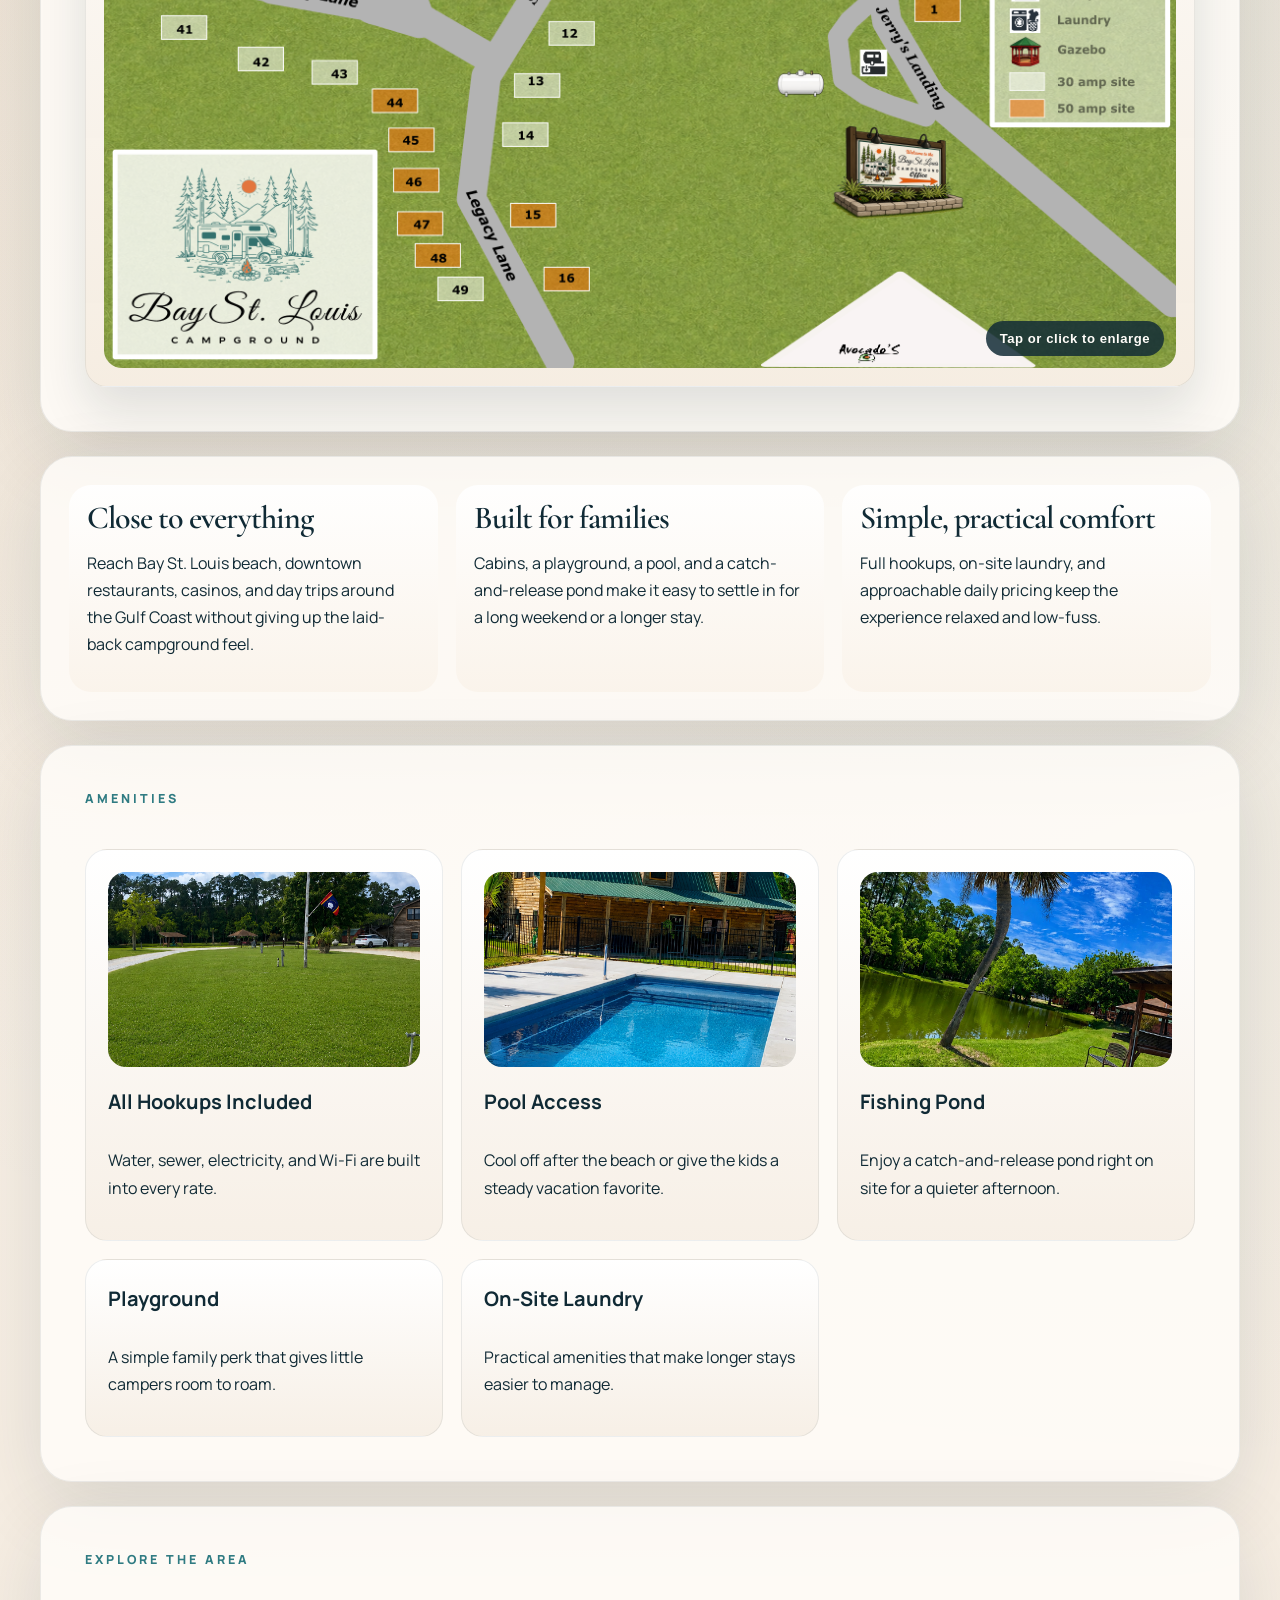
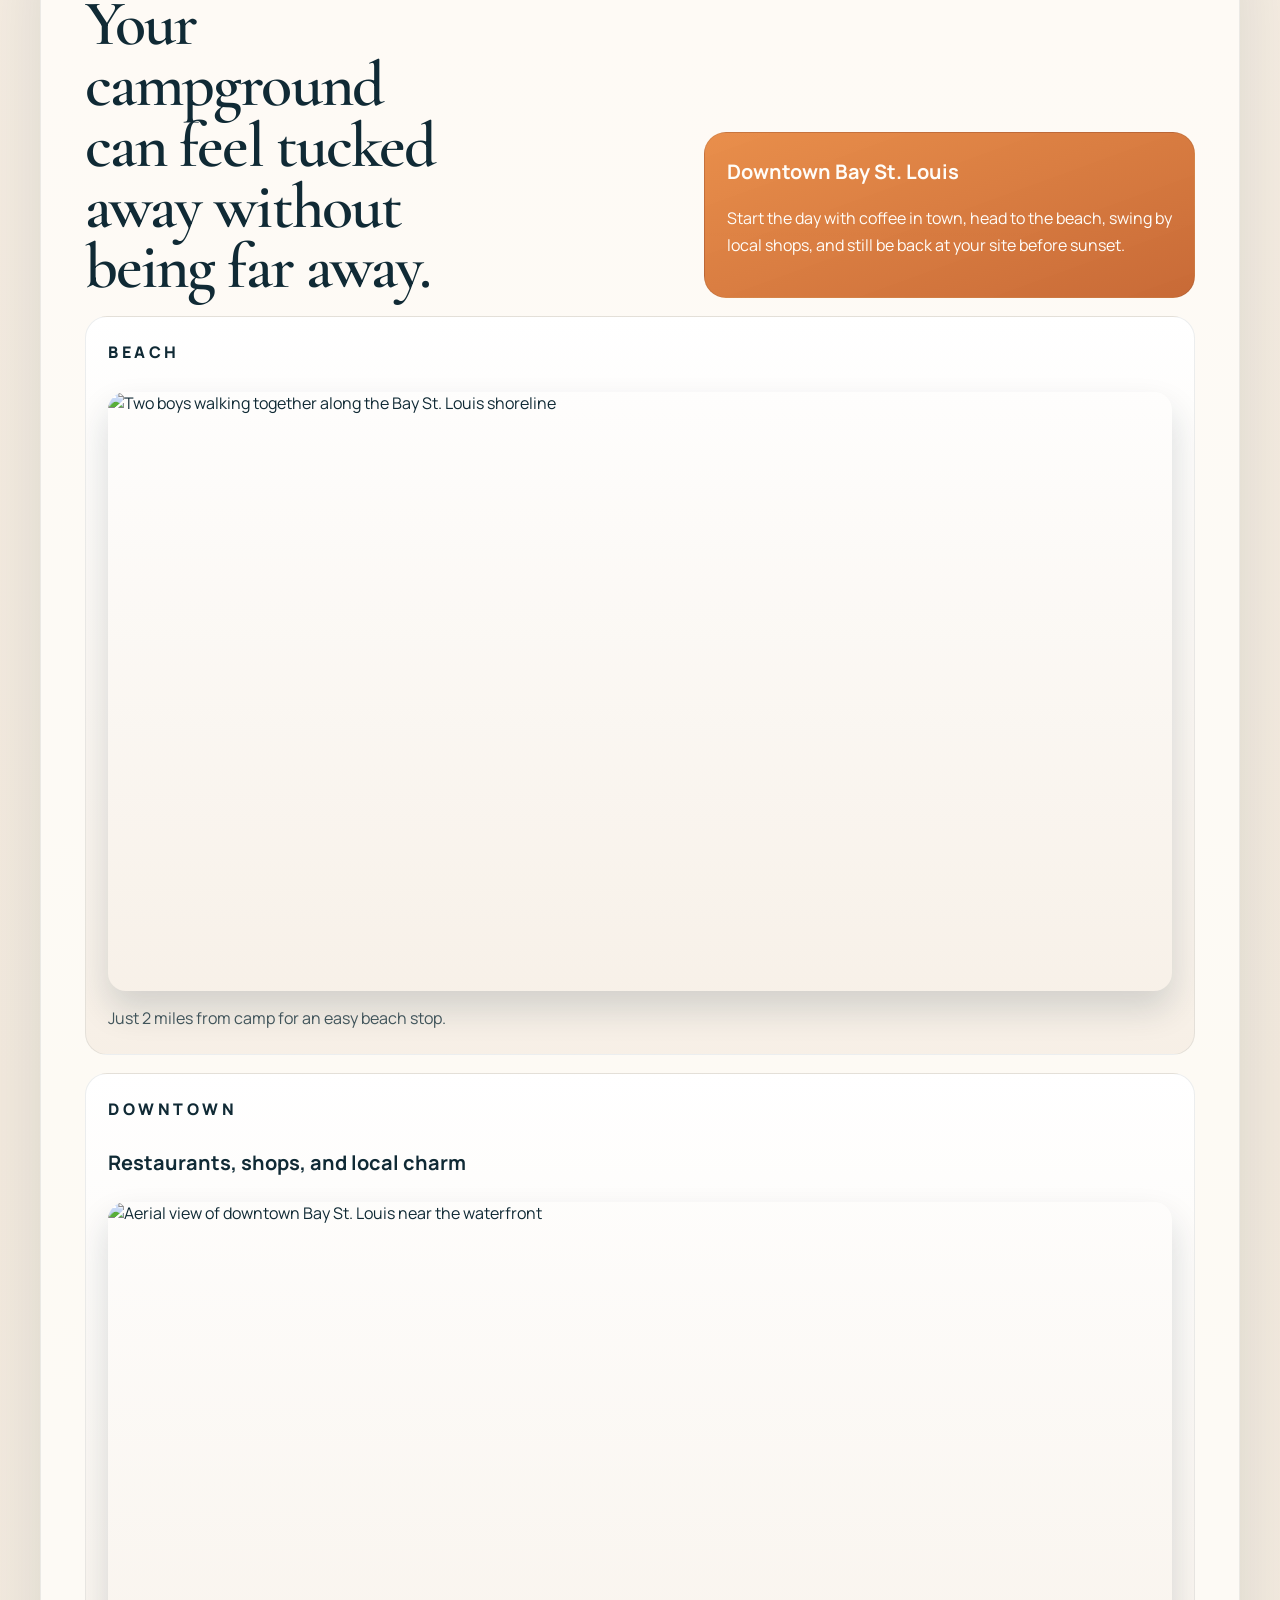
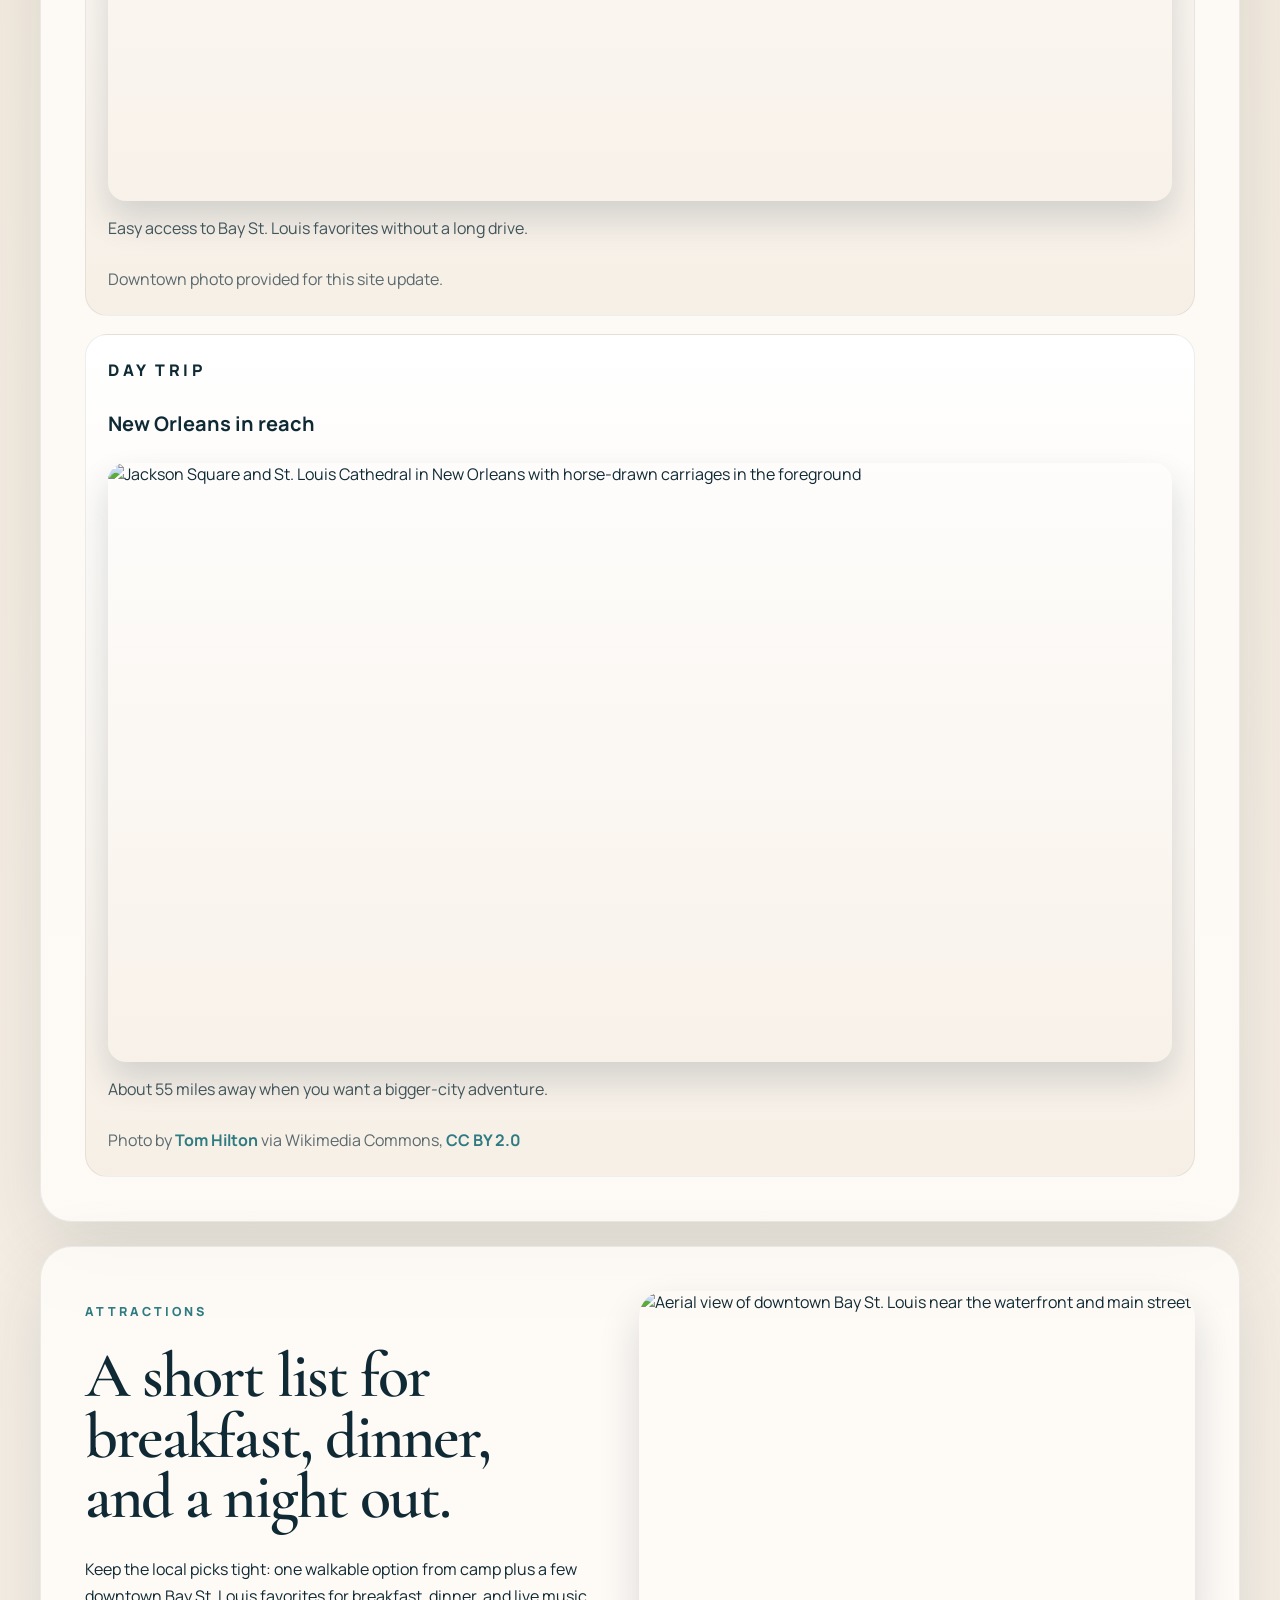
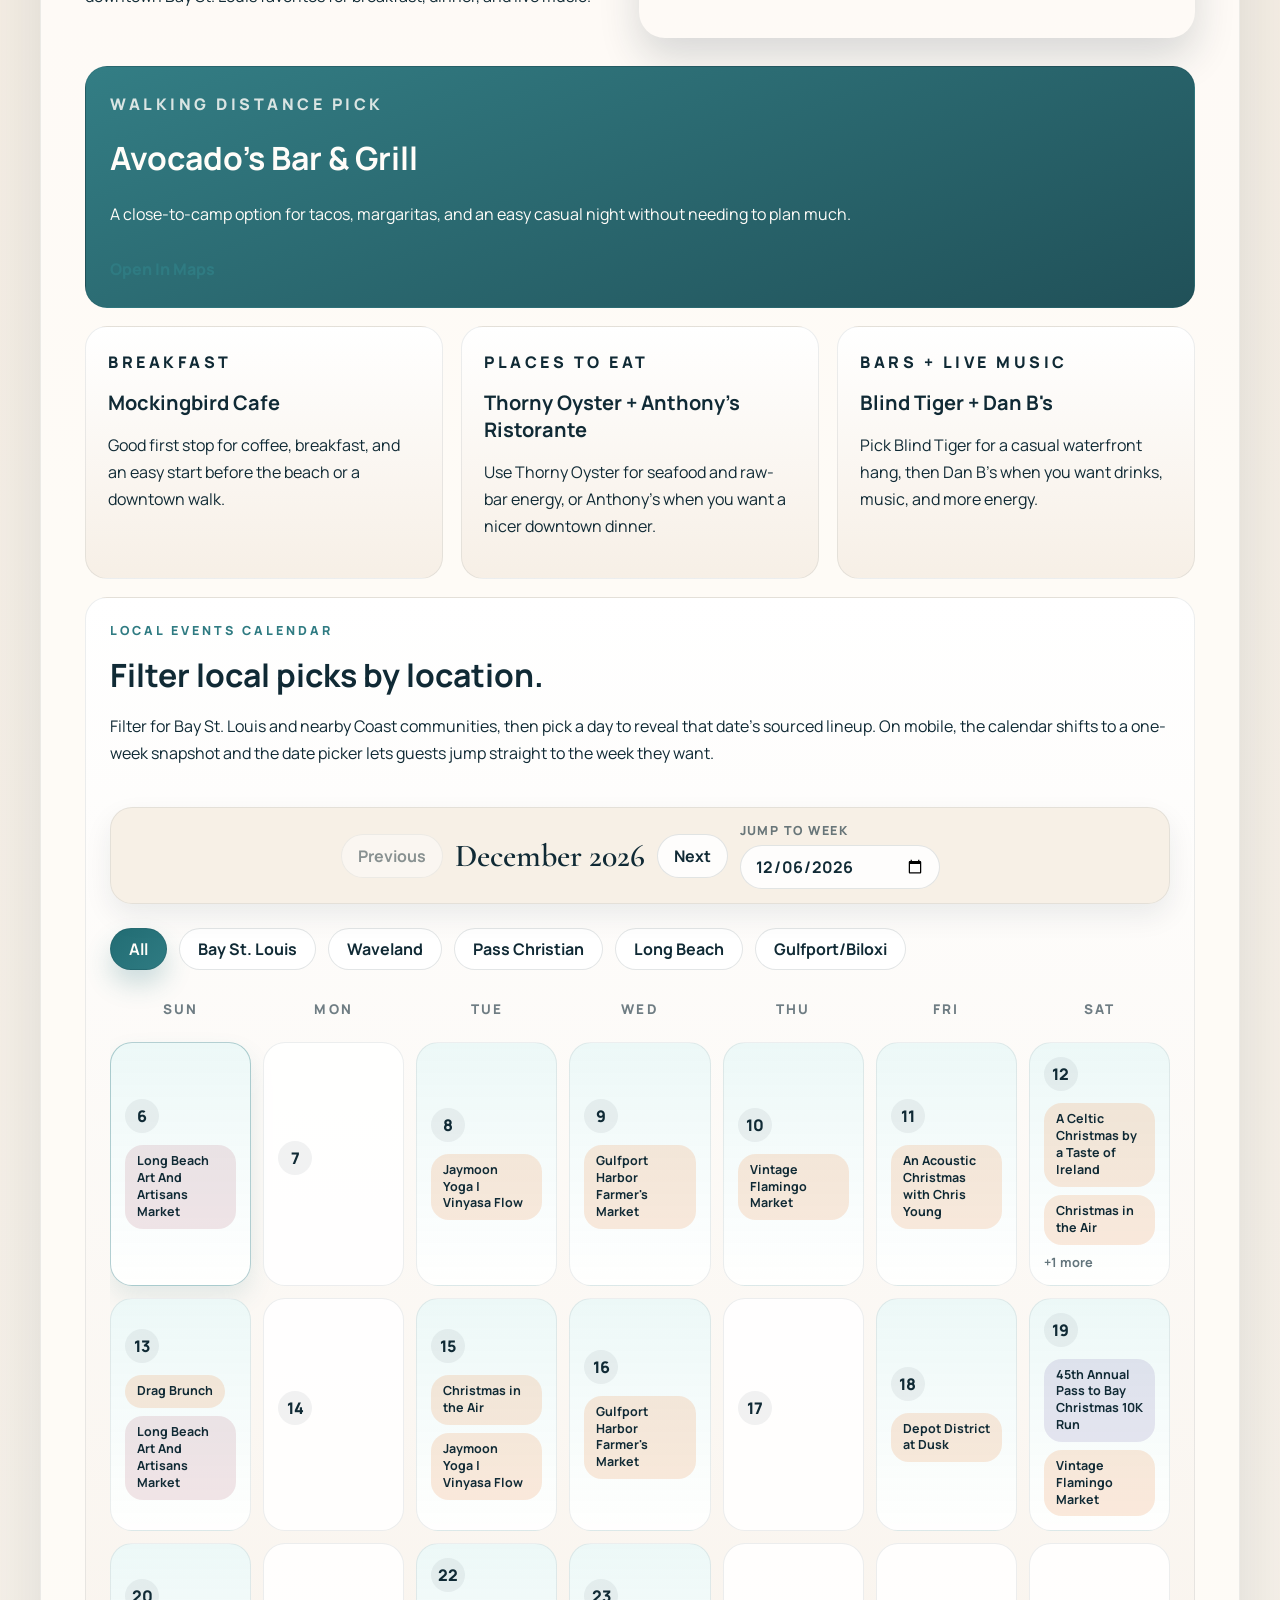
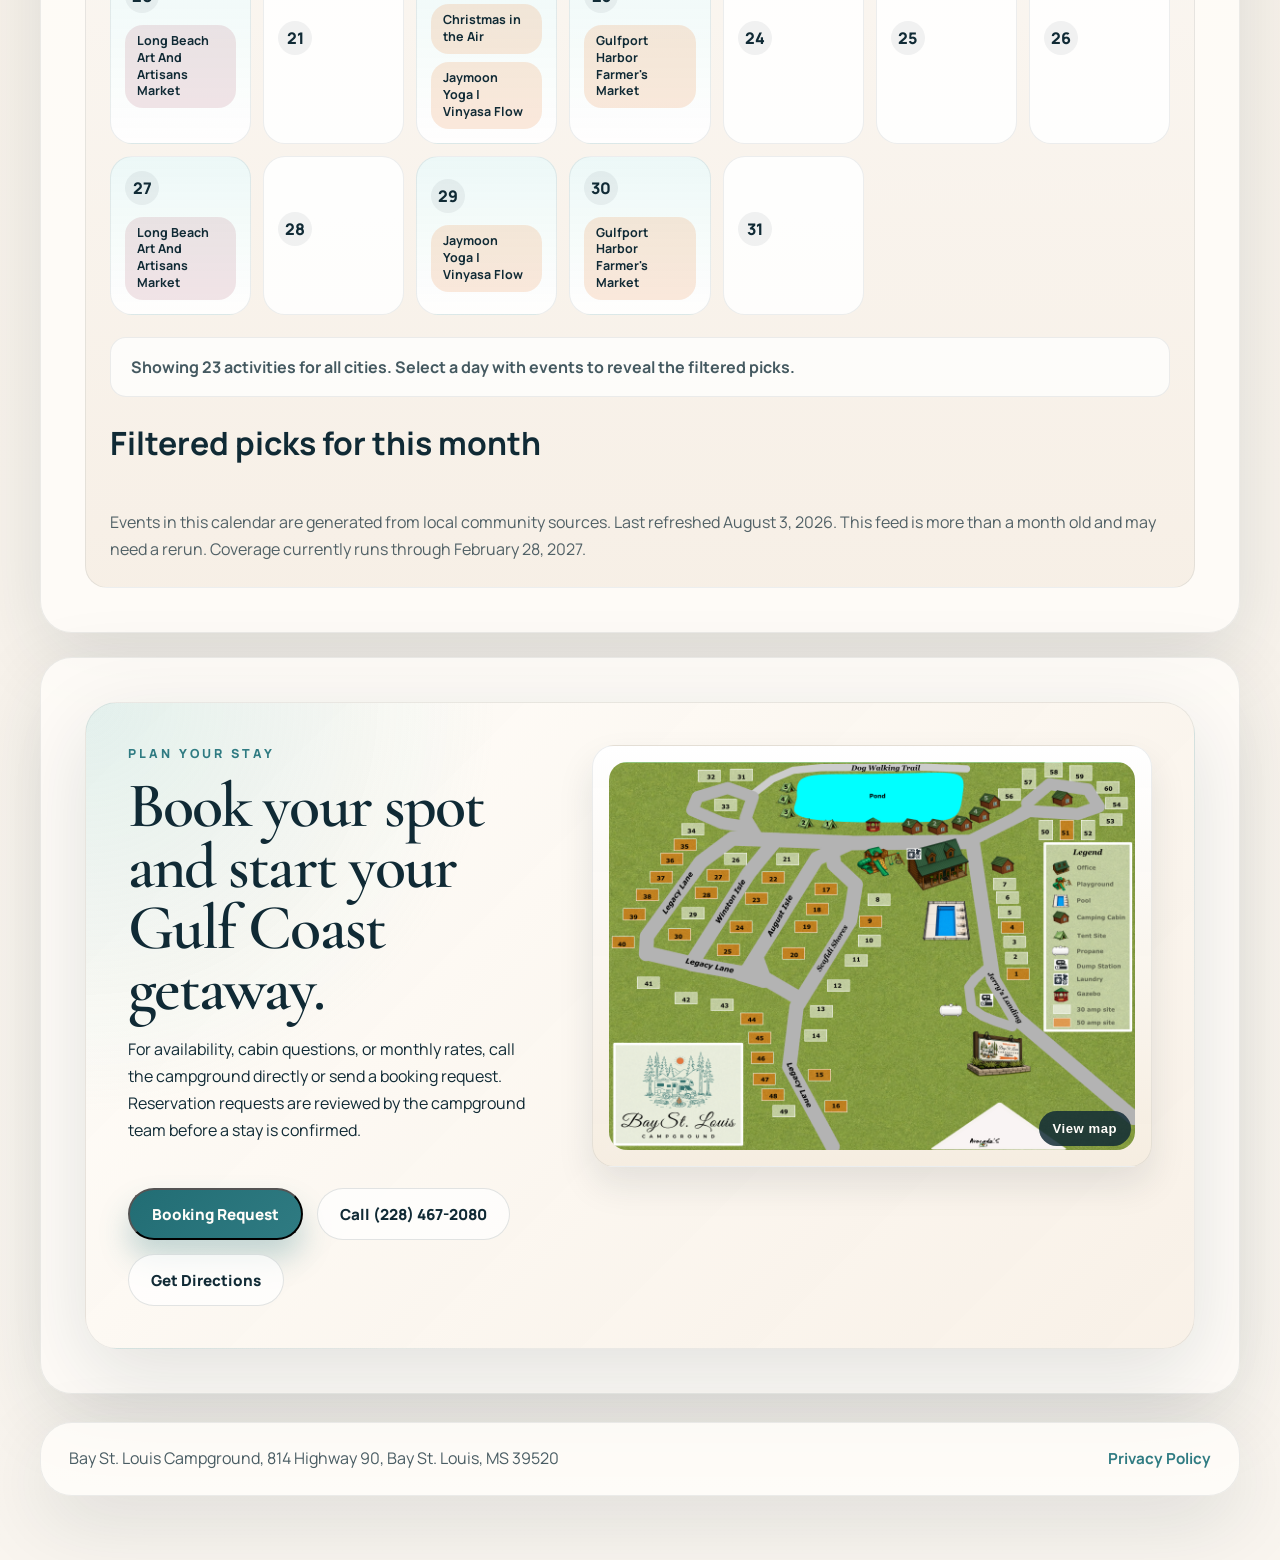
==== commit 29f73f2f: "Expand local events calendar coverage" ====
--- a/index.html
+++ b/index.html
@@ -14,7 +14,7 @@
       href="https://fonts.googleapis.com/css2?family=Cormorant+Garamond:wght@400;500;600;700&family=Manrope:wght@400;500;600;700;800&display=swap"
       rel="stylesheet"
     />
-    <link rel="stylesheet" href="./styles.css?v=20260816a" />
+    <link rel="stylesheet" href="./styles.css?v=20260726a" />
   </head>
   <body>
     <div class="page-shell">
@@ -49,7 +49,8 @@
 
             <div class="hero__actions">
               <a class="button button--primary" href="tel:12284672080">Call to Book</a>
-              <a class="button button--secondary" href="#rates">See Rates</a>
+              <button class="button button--secondary" type="button" data-reservation-open>Booking Request</button>
+              <a class="button button--ghost" href="#rates">See Rates</a>
             </div>
 
             <figure class="hero__sign">
@@ -332,10 +333,10 @@
                 <p class="eyebrow">Local Events Calendar</p>
                 <h3>Filter local picks by location.</h3>
                 <p class="calendar-shell__copy">
-                  Filter for Bay St. Louis, Waveland, Pass Christian, Long Beach, or
-                  Gulfport/Biloxi, then pick a day to reveal that date's sourced lineup.
-                  On mobile, the calendar shifts to a one-week snapshot and the date
-                  picker lets guests jump straight to the week they want.
+                  Filter for Bay St. Louis and nearby Coast communities, then pick
+                  a day to reveal that date's sourced lineup. On mobile, the calendar
+                  shifts to a one-week snapshot and the date picker lets guests jump
+                  straight to the week they want.
                 </p>
               </div>
             </div>
@@ -393,13 +394,15 @@
               <p class="eyebrow">Plan Your Stay</p>
               <h2>Book your spot and start your Gulf Coast getaway.</h2>
               <p class="contact-panel__text">
-                For availability, cabin questions, or monthly rates, contact the
-                campground directly. This redesign keeps the call-to-book flow
-                simple and front-and-center.
+                For availability, cabin questions, or monthly rates, call the
+                campground directly or send a booking request. Reservation
+                requests are reviewed by the campground team before a stay is
+                confirmed.
               </p>
 
               <div class="contact-actions">
-                <a class="button button--primary" href="tel:12284672080">(228) 467-2080</a>
+                <button class="button button--primary" type="button" data-reservation-open>Booking Request</button>
+                <a class="button button--secondary" href="tel:12284672080">Call (228) 467-2080</a>
                 <a
                   class="button button--ghost"
                   href="https://www.google.com/maps/place/Bay+St+Louis+Campground/@30.3139992,-89.3537519,973m/data=!3m1!1e3!4m15!1m8!3m7!1s0x889c2da34d292a5f:0x4c82cb242f19c4a0!2s814+US-90,+Bay+St+Louis,+MS+39520!3b1!8m2!3d30.3141997!4d-89.3508532!16s%2Fg%2F11b8v4gvhv!3m5!1s0x889c2da330913efd:0xfc19d4c4cbeead78!8m2!3d30.3137503!4d-89.3518966!16s%2Fg%2F1tf5fjk_?entry=ttu&g_ep=EgoyMDI2MDQwOC4wIKXMDSoASAFQAw%3D%3D"
@@ -473,9 +476,285 @@
       </div>
     </div>
 
+    <div class="lightbox reservation-modal" id="reservation-request-modal" hidden aria-hidden="true">
+      <button
+        class="lightbox__backdrop"
+        type="button"
+        data-reservation-close
+        aria-label="Close reservation request form"
+      ></button>
+
+      <div
+        class="lightbox__dialog reservation-modal__dialog"
+        role="dialog"
+        aria-modal="true"
+        aria-labelledby="reservation-modal-title"
+        aria-describedby="reservation-modal-copy"
+      >
+        <div class="lightbox__toolbar reservation-modal__toolbar">
+          <div class="reservation-modal__intro">
+            <p class="lightbox__eyebrow">Booking Request</p>
+            <h2 class="reservation-modal__title" id="reservation-modal-title">Request an RV reservation</h2>
+            <p class="reservation-modal__copy" id="reservation-modal-copy">
+              Complete every field so the campground can review site fit and
+              availability. This form is a request only and is not an instant
+              booking confirmation.
+            </p>
+          </div>
+
+          <button class="button button--secondary lightbox__button" type="button" data-reservation-close>Close</button>
+        </div>
+
+        <div class="reservation-modal__content">
+          <form
+            class="reservation-form"
+            id="reservation-request-form"
+            method="post"
+          >
+            <input
+              class="reservation-form__trap"
+              type="text"
+              name="_honey"
+              hidden
+              tabindex="-1"
+              autocomplete="off"
+              aria-hidden="true"
+            />
+
+            <div class="reservation-form__grid">
+              <div class="reservation-field">
+                <label for="reservation-name">Guest Name</label>
+                <input
+                  id="reservation-name"
+                  name="Guest Name"
+                  type="text"
+                  autocomplete="name"
+                  required
+                />
+              </div>
+
+              <div class="reservation-field">
+                <label for="reservation-phone">Guest Phone Number</label>
+                <input
+                  id="reservation-phone"
+                  name="Guest Phone Number"
+                  type="tel"
+                  inputmode="tel"
+                  autocomplete="tel"
+                  required
+                />
+              </div>
+
+              <div class="reservation-field">
+                <label for="reservation-email">Guest Email Address</label>
+                <input
+                  id="reservation-email"
+                  name="Guest Email Address"
+                  type="email"
+                  autocomplete="email"
+                  required
+                />
+              </div>
+
+              <div class="reservation-field reservation-field--full">
+                <label for="reservation-address">Home Address</label>
+                <input
+                  id="reservation-address"
+                  name="Home Address"
+                  type="text"
+                  autocomplete="street-address"
+                  placeholder="Start typing your street address"
+                  required
+                />
+                <p class="reservation-field__hint" data-address-autocomplete-hint>
+                  Enter your full street address.
+                </p>
+              </div>
+
+              <div class="reservation-field">
+                <label for="reservation-start-date">Start Date</label>
+                <input
+                  id="reservation-start-date"
+                  name="Start Date"
+                  type="date"
+                  required
+                />
+              </div>
+
+              <div class="reservation-field">
+                <label for="reservation-nights">Number of Nights</label>
+                <input
+                  id="reservation-nights"
+                  name="Number of Nights"
+                  type="number"
+                  min="1"
+                  step="1"
+                  inputmode="numeric"
+                  required
+                />
+              </div>
+
+              <div class="reservation-field">
+                <label for="reservation-rv-length">RV Length in Feet</label>
+                <input
+                  id="reservation-rv-length"
+                  name="RV Length in Feet"
+                  type="number"
+                  min="1"
+                  step="1"
+                  inputmode="numeric"
+                  required
+                />
+              </div>
+
+              <fieldset class="reservation-field reservation-fieldset reservation-fieldset--full">
+                <legend id="reservation-towing-legend">Are You Towing?</legend>
+                <div class="reservation-choice-group" role="radiogroup" aria-labelledby="reservation-towing-legend">
+                  <label
+                    class="reservation-choice"
+                    for="reservation-towing-yes"
+                    data-choice-label
+                    role="radio"
+                    aria-checked="false"
+                    tabindex="0"
+                  >
+                    <input
+                      id="reservation-towing-yes"
+                      name="Are You Towing?"
+                      type="radio"
+                      value="Yes"
+                      tabindex="-1"
+                      required
+                    />
+                    <span class="reservation-choice__label">Yes</span>
+                  </label>
+
+                  <label
+                    class="reservation-choice"
+                    for="reservation-towing-no"
+                    data-choice-label
+                    role="radio"
+                    aria-checked="false"
+                    tabindex="0"
+                  >
+                    <input
+                      id="reservation-towing-no"
+                      name="Are You Towing?"
+                      type="radio"
+                      value="No"
+                      tabindex="-1"
+                    />
+                    <span class="reservation-choice__label">No</span>
+                  </label>
+                </div>
+              </fieldset>
+
+              <fieldset class="reservation-field reservation-fieldset reservation-fieldset--full">
+                <legend id="reservation-site-type-legend">RV Site Type</legend>
+                <div class="reservation-choice-group" role="radiogroup" aria-labelledby="reservation-site-type-legend">
+                  <label
+                    class="reservation-choice"
+                    for="reservation-site-type-back-in"
+                    data-choice-label
+                    role="radio"
+                    aria-checked="false"
+                    tabindex="0"
+                  >
+                    <input
+                      id="reservation-site-type-back-in"
+                      name="RV Site Type"
+                      type="radio"
+                      value="Back-In"
+                      tabindex="-1"
+                      required
+                    />
+                    <span class="reservation-choice__label">Back-In</span>
+                  </label>
+
+                  <label
+                    class="reservation-choice"
+                    for="reservation-site-type-pull-through"
+                    data-choice-label
+                    role="radio"
+                    aria-checked="false"
+                    tabindex="0"
+                  >
+                    <input
+                      id="reservation-site-type-pull-through"
+                      name="RV Site Type"
+                      type="radio"
+                      value="Pull-Through"
+                      tabindex="-1"
+                    />
+                    <span class="reservation-choice__label">Pull-Through</span>
+                  </label>
+                </div>
+              </fieldset>
+
+              <fieldset class="reservation-field reservation-fieldset reservation-fieldset--full">
+                <legend id="reservation-service-legend">Amps Needed</legend>
+                <div class="reservation-choice-group" role="radiogroup" aria-labelledby="reservation-service-legend">
+                  <label
+                    class="reservation-choice"
+                    for="reservation-service-30"
+                    data-choice-label
+                    role="radio"
+                    aria-checked="false"
+                    tabindex="0"
+                  >
+                    <input
+                      id="reservation-service-30"
+                      name="Amps Needed"
+                      type="radio"
+                      value="30 Amps"
+                      tabindex="-1"
+                      required
+                    />
+                    <span class="reservation-choice__label">30 Amps</span>
+                  </label>
+
+                  <label
+                    class="reservation-choice"
+                    for="reservation-service-50"
+                    data-choice-label
+                    role="radio"
+                    aria-checked="false"
+                    tabindex="0"
+                  >
+                    <input
+                      id="reservation-service-50"
+                      name="Amps Needed"
+                      type="radio"
+                      value="50 Amps"
+                      tabindex="-1"
+                    />
+                    <span class="reservation-choice__label">50 Amps</span>
+                  </label>
+                </div>
+              </fieldset>
+            </div>
+
+            <div class="reservation-form__footer">
+              <p class="reservation-form__note">
+                Reservation requests are emailed to the campground for review.
+                For urgent or same-day arrivals, please call the office.
+              </p>
+
+              <div class="reservation-form__actions">
+                <p class="reservation-form__status" data-reservation-status aria-live="polite"></p>
+                <button class="button button--primary" type="submit">Send Booking Request</button>
+              </div>
+            </div>
+          </form>
+        </div>
+      </div>
+    </div>
+
     <script src="./attractions-feed.js"></script>
     <script src="./analytics.js" defer></script>
     <script src="./attractions.js" defer></script>
     <script src="./map-lightbox.js?v=20260522b" defer></script>
+    <script src="./reservation-config.js?v=20260531k" defer></script>
+    <script src="./reservation-form.js?v=20260531l" defer></script>
   </body>
 </html>
--- a/styles.css
+++ b/styles.css
@@ -790,6 +790,256 @@
   padding: 16px;
 }
 
+.reservation-modal__dialog {
+  width: min(96vw, 1040px);
+  height: auto;
+  max-height: calc(100dvh - 48px);
+}
+
+.reservation-modal__toolbar {
+  align-items: flex-start;
+}
+
+.reservation-modal__intro {
+  display: grid;
+  gap: 10px;
+}
+
+.reservation-modal__title {
+  margin: 0;
+  font-family: "Cormorant Garamond", serif;
+  font-size: clamp(2.3rem, 4vw, 3.6rem);
+  font-weight: 600;
+  line-height: 0.96;
+  letter-spacing: -0.03em;
+}
+
+.reservation-modal__copy {
+  margin: 0;
+  max-width: 60ch;
+  color: rgba(16, 42, 53, 0.82);
+  font-size: 0.98rem;
+  line-height: 1.65;
+}
+
+.reservation-modal__content {
+  min-height: 0;
+  overflow: auto;
+  padding-right: 4px;
+}
+
+.reservation-form {
+  display: grid;
+  gap: 24px;
+}
+
+.reservation-form__grid {
+  display: grid;
+  grid-template-columns: repeat(2, minmax(0, 1fr));
+  gap: 18px;
+}
+
+.reservation-field,
+.reservation-fieldset {
+  display: grid;
+  gap: 10px;
+}
+
+.reservation-field--full {
+  grid-column: 1 / -1;
+}
+
+.reservation-field label,
+.reservation-fieldset legend {
+  margin: 0;
+  padding: 0;
+  color: rgba(16, 42, 53, 0.9);
+  font-size: 0.88rem;
+  font-weight: 800;
+  letter-spacing: 0.04em;
+  text-transform: uppercase;
+}
+
+.reservation-field__hint {
+  margin: -2px 2px 0;
+  color: rgba(16, 42, 53, 0.7);
+  font-size: 0.82rem;
+  line-height: 1.45;
+}
+
+.reservation-fieldset {
+  margin: 0;
+  padding: 0;
+  border: 0;
+}
+
+.reservation-fieldset--full {
+  grid-column: 1 / -1;
+}
+
+.reservation-field input,
+.reservation-field select,
+.reservation-field textarea {
+  width: 100%;
+  min-height: 56px;
+  padding: 16px 18px;
+  border: 1px solid rgba(16, 42, 53, 0.14);
+  border-radius: 18px;
+  background: rgba(255, 255, 255, 0.96);
+  color: var(--ink);
+  font: inherit;
+  line-height: 1.5;
+  transition: border-color 160ms ease, box-shadow 160ms ease, background 160ms ease;
+}
+
+.reservation-field input:focus,
+.reservation-field select:focus,
+.reservation-field textarea:focus,
+.reservation-choice input:focus-visible {
+  outline: 0;
+  border-color: rgba(47, 123, 130, 0.68);
+  box-shadow: 0 0 0 4px rgba(47, 123, 130, 0.16);
+}
+
+.reservation-choice-group {
+  display: grid;
+  grid-template-columns: repeat(2, minmax(0, 1fr));
+  gap: 12px;
+}
+
+.reservation-choice {
+  position: relative;
+  display: block;
+  cursor: pointer;
+}
+
+.reservation-choice input {
+  position: absolute;
+  inset: 0;
+  opacity: 0;
+  pointer-events: none;
+}
+
+.reservation-choice__label {
+  display: flex;
+  align-items: center;
+  justify-content: center;
+  gap: 0;
+  min-height: 62px;
+  padding: 16px 18px;
+  border: 1px solid rgba(16, 42, 53, 0.14);
+  border-radius: 18px;
+  background: rgba(255, 255, 255, 0.94);
+  color: rgba(16, 42, 53, 0.9);
+  font-size: 1rem;
+  font-weight: 700;
+  line-height: 1.3;
+  text-align: center;
+  transition:
+    border-color 160ms ease,
+    box-shadow 160ms ease,
+    background 160ms ease,
+    color 160ms ease,
+    transform 160ms ease;
+}
+
+.reservation-choice__label::after {
+  content: "";
+  width: 0;
+  opacity: 0;
+  transform: translateX(-4px);
+  transition: opacity 160ms ease, transform 160ms ease, width 160ms ease;
+}
+
+.reservation-choice:hover .reservation-choice__label {
+  border-color: rgba(47, 123, 130, 0.3);
+  transform: translateY(-1px);
+}
+
+.reservation-choice:focus-visible {
+  outline: 0;
+}
+
+.reservation-choice:focus-visible .reservation-choice__label {
+  border-color: rgba(47, 123, 130, 0.68);
+  box-shadow: 0 0 0 4px rgba(47, 123, 130, 0.16);
+}
+
+.reservation-choice input:focus-visible + .reservation-choice__label {
+  border-color: rgba(47, 123, 130, 0.68);
+  box-shadow: 0 0 0 4px rgba(47, 123, 130, 0.16);
+}
+
+.reservation-choice input:checked + .reservation-choice__label {
+  border-color: rgba(34, 109, 116, 0.92);
+  background: linear-gradient(135deg, #226d74, #2f7b82);
+  box-shadow: 0 18px 30px rgba(47, 123, 130, 0.2);
+  color: var(--white);
+}
+
+.reservation-choice input:checked + .reservation-choice__label::after {
+  content: "\2713";
+  width: auto;
+  margin-left: 10px;
+  opacity: 1;
+  transform: translateX(0);
+}
+
+.reservation-form__footer {
+  display: grid;
+  gap: 18px;
+  padding: 20px 22px;
+  border: 1px solid rgba(16, 42, 53, 0.08);
+  border-radius: 24px;
+  background:
+    linear-gradient(135deg, rgba(255, 253, 249, 0.98), rgba(248, 240, 230, 0.92)),
+    linear-gradient(135deg, rgba(47, 123, 130, 0.08), rgba(231, 133, 60, 0.06));
+}
+
+.reservation-form__note {
+  margin: 0;
+  color: rgba(16, 42, 53, 0.76);
+  font-size: 0.95rem;
+  line-height: 1.65;
+}
+
+.reservation-form__actions {
+  display: flex;
+  align-items: center;
+  justify-content: space-between;
+  gap: 16px;
+  flex-wrap: wrap;
+}
+
+.reservation-form__actions .button {
+  min-width: min(100%, 280px);
+}
+
+.reservation-form__status {
+  margin: 0;
+  min-height: 1.5em;
+  color: rgba(16, 42, 53, 0.76);
+  font-size: 0.95rem;
+  line-height: 1.5;
+}
+
+.reservation-form__status.is-success {
+  color: #186e57;
+}
+
+.reservation-form__status.is-error {
+  color: #9c3d1d;
+}
+
+.reservation-form__trap {
+  position: absolute;
+  left: -9999px;
+  width: 1px;
+  height: 1px;
+  opacity: 0;
+  pointer-events: none;
+}
+
 .explore-head {
   display: grid;
   grid-template-columns: minmax(0, 1.1fr) minmax(300px, 0.9fr);
@@ -1740,6 +1990,14 @@
     width: 100%;
     justify-self: stretch;
   }
+
+  .reservation-form__grid {
+    grid-template-columns: 1fr;
+  }
+
+  .reservation-field--full {
+    grid-column: auto;
+  }
 }
 
 @media (max-width: 760px) {
@@ -1859,6 +2117,22 @@
 
   .lightbox__content {
     padding: 0;
+  }
+
+  .reservation-modal__content {
+    padding-right: 0;
+  }
+
+  .reservation-form__footer {
+    padding: 18px;
+  }
+
+  .reservation-form__actions {
+    align-items: stretch;
+  }
+
+  .reservation-form__actions .button {
+    min-width: 0;
   }
 
   .attraction-feature__actions .button {
